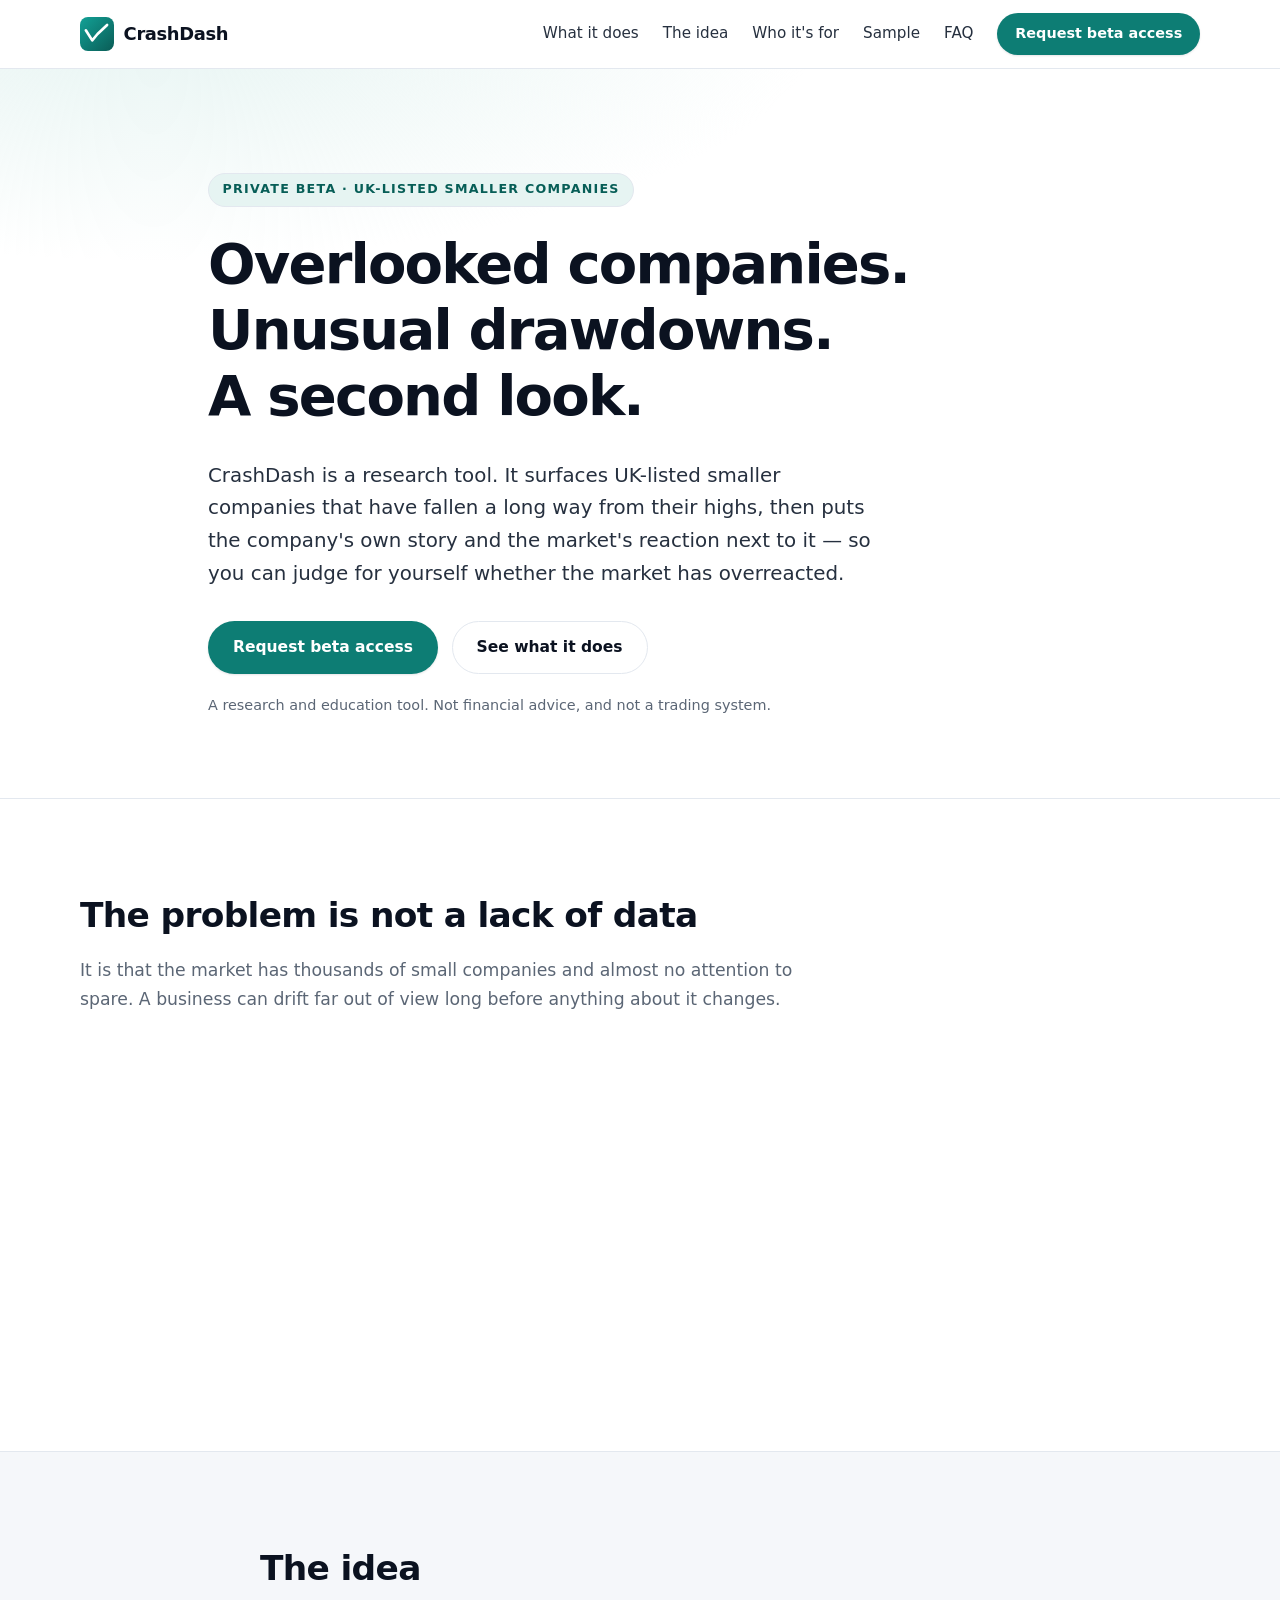
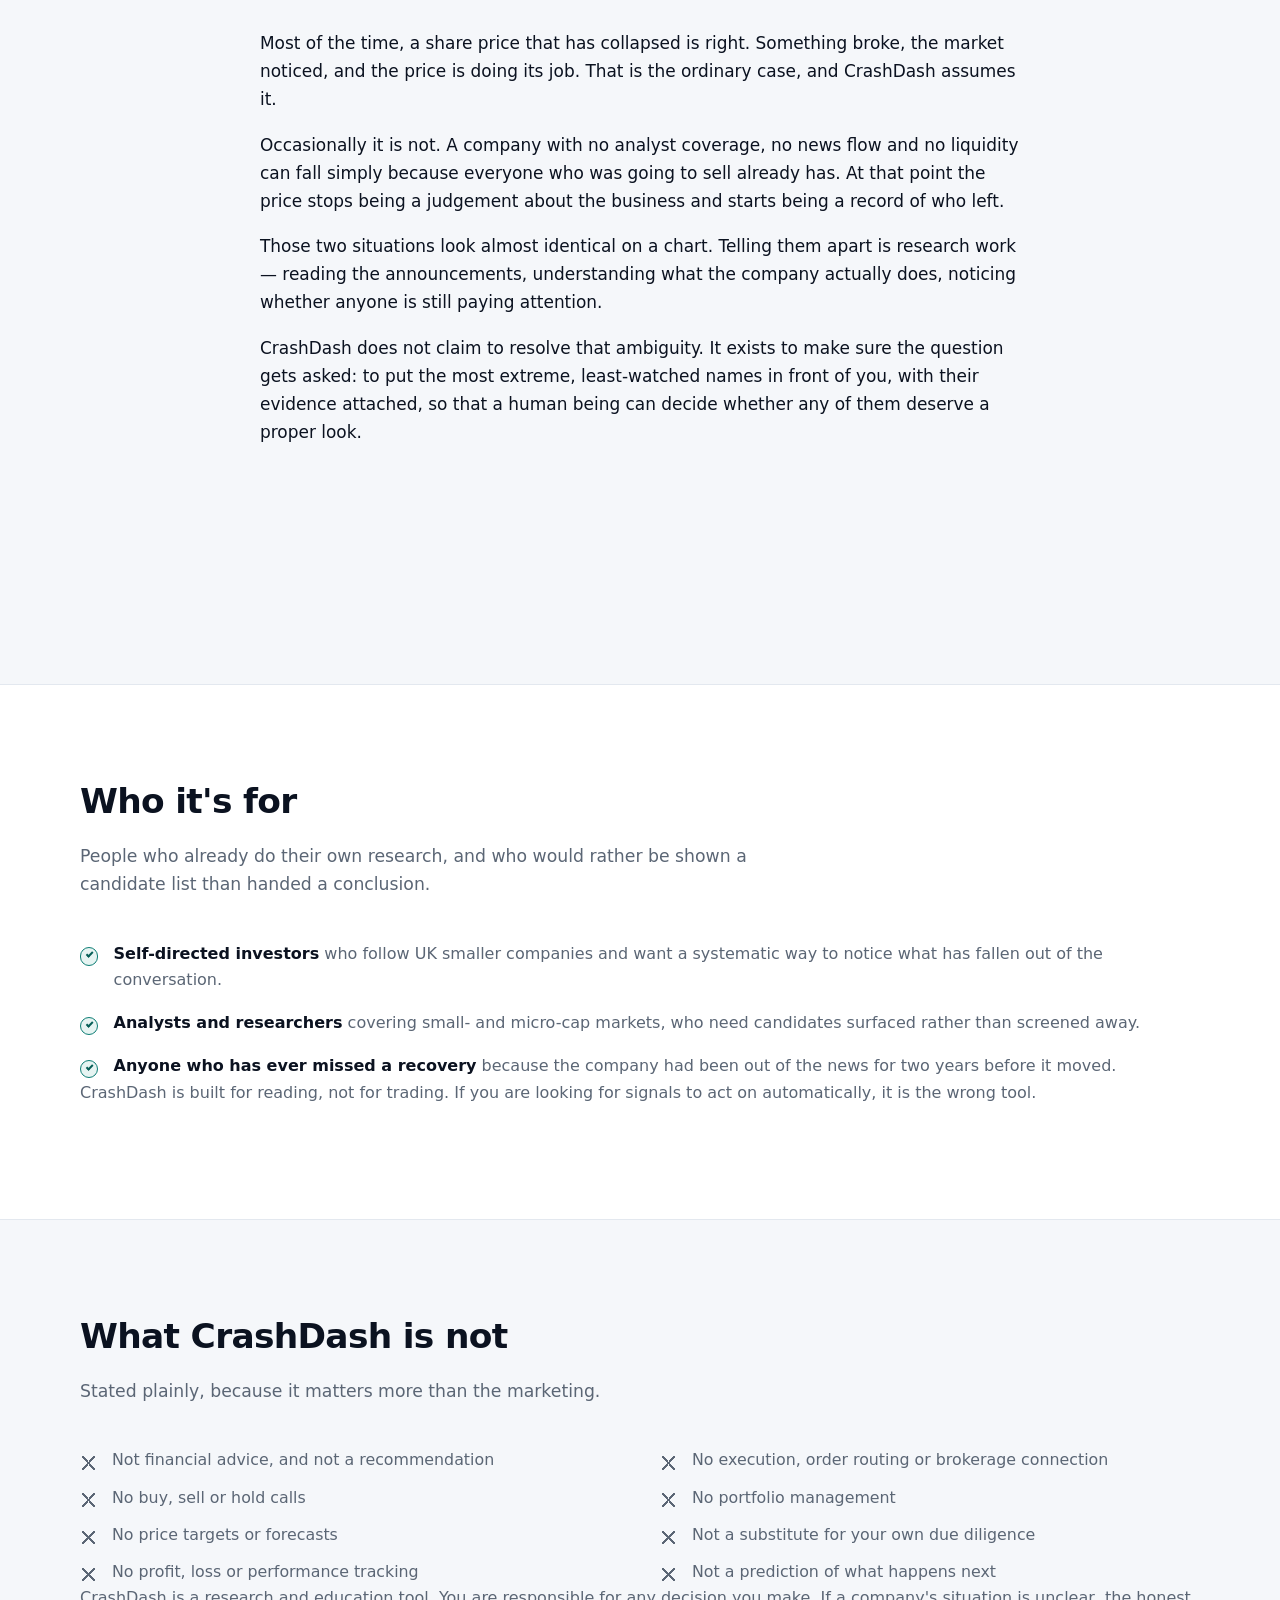
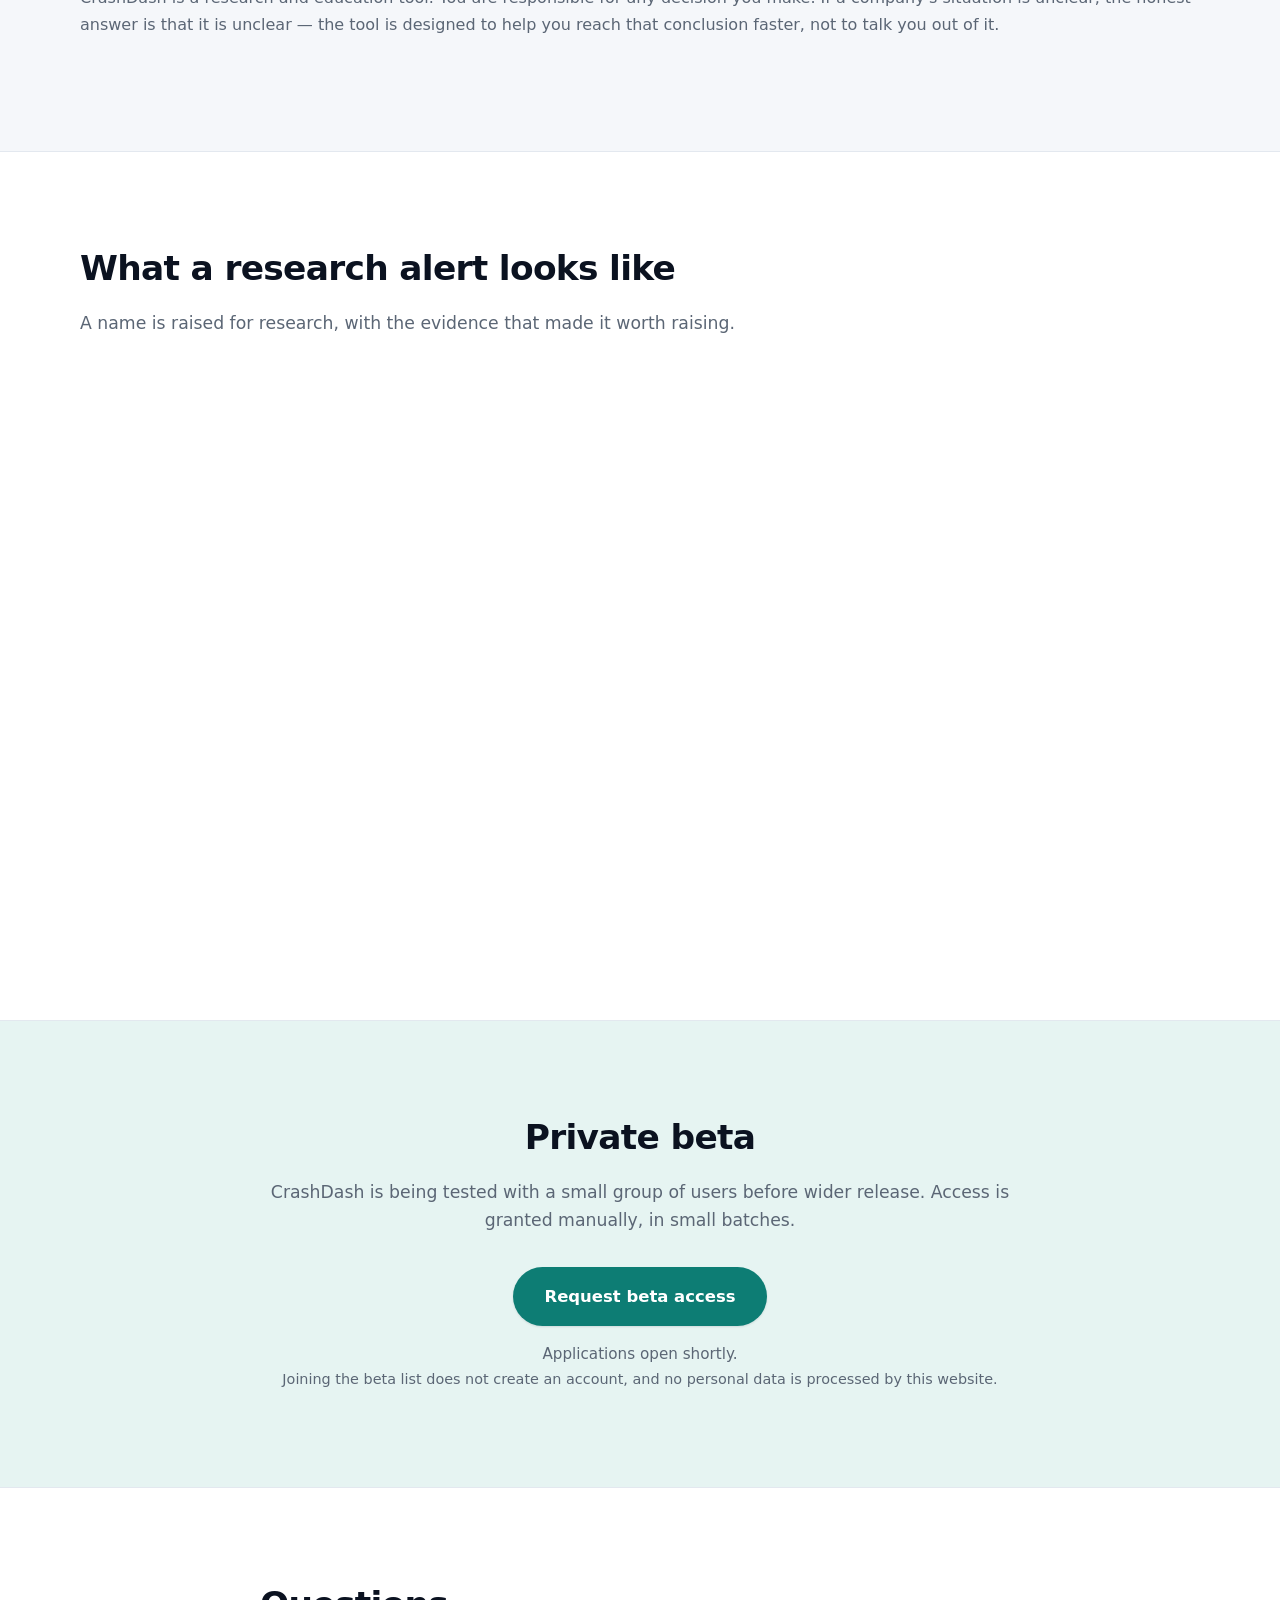
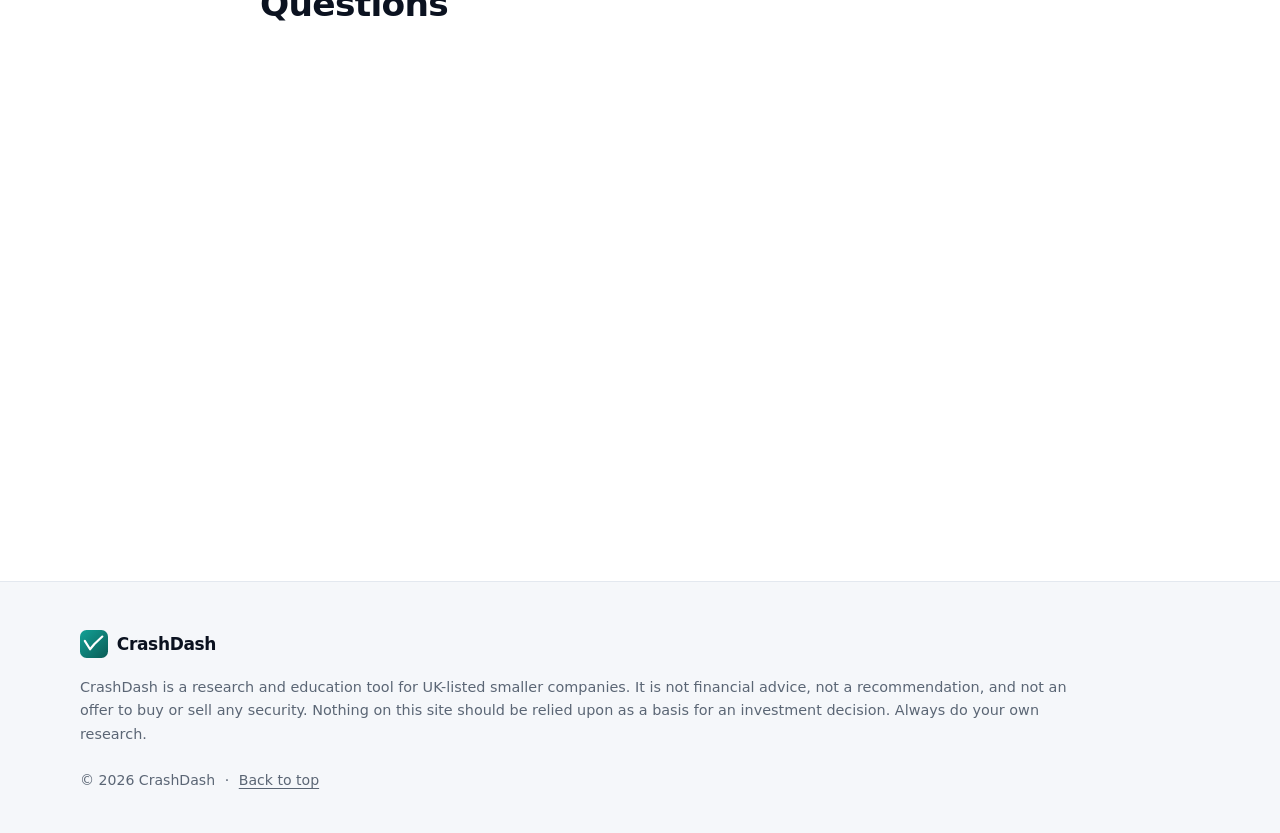
==== index.html @ 3375eb56 "Initial public marketing and private-beta landing site Standalone static site. No backend, no build " ====
<!DOCTYPE html>
<html lang="en-GB">
<head>
<meta charset="utf-8">
<meta name="viewport" content="width=device-width, initial-scale=1">

<title>CrashDash — overlooked UK small-caps, brought back into view</title>
<meta name="description" content="CrashDash is a research tool that surfaces UK-listed smaller companies which have fallen a long way from their highs, and gives you the context to decide whether they deserve a second look. Private beta.">
<meta name="theme-color" content="#0b1220">
<meta name="robots" content="index, follow">
<meta name="referrer" content="strict-origin-when-cross-origin">

<!-- Static-only boundary. connect-src 'none' means this page cannot call any API.
     frame-ancestors is not honoured in a meta tag; set it as an HTTP header if needed. -->
<meta http-equiv="Content-Security-Policy" content="default-src 'self'; img-src 'self' data:; style-src 'self'; script-src 'self'; connect-src 'none'; form-action 'none'; base-uri 'none'; object-src 'none'">

<meta property="og:type" content="website">
<meta property="og:site_name" content="CrashDash">
<meta property="og:title" content="CrashDash — overlooked UK small-caps, brought back into view">
<meta property="og:description" content="A research tool that surfaces UK-listed smaller companies which have fallen a long way from their highs — and the context to judge whether the market has overreacted.">
<meta name="twitter:card" content="summary">

<!-- Social preview image: export assets/images/og-card.svg to a 1200x630 PNG
     (og-card.png), then add:
       <meta property="og:image" content="assets/images/og-card.png">
       <meta name="twitter:card" content="summary_large_image">
     SVG is not rendered by the major social platforms, so it is deliberately not
     referenced here rather than shipping a broken preview. -->

<!-- Canonical URL: add this once a domain is chosen, and mirror it in og:url.
     <link rel="canonical" href="https://example.com/">
     <meta property="og:url" content="https://example.com/"> -->

<link rel="icon" href="assets/images/favicon.svg" type="image/svg+xml">
<link rel="stylesheet" href="assets/css/styles.css">
</head>
<body>

<a class="skip-link" href="#main">Skip to content</a>

<header class="site-header" id="top">
  <div class="wrap site-header__inner">
    <a class="brand" href="#top" aria-label="CrashDash home">
      <img class="brand__mark" src="assets/images/logo.svg" alt="" width="34" height="34">
      <span class="brand__name">CrashDash</span>
    </a>

    <button class="nav-toggle" type="button" aria-expanded="false" aria-controls="site-nav">
      <span class="nav-toggle__bars" aria-hidden="true"></span>
      <span class="nav-toggle__label">Menu</span>
    </button>

    <nav class="site-nav" id="site-nav" aria-label="Primary">
      <a href="#what">What it does</a>
      <a href="#idea">The idea</a>
      <a href="#audience">Who it's for</a>
      <a href="#sample">Sample</a>
      <a href="#faq">FAQ</a>
      <a class="btn btn--sm btn--primary" data-beta-link href="#beta">Request beta access</a>
    </nav>
  </div>
</header>

<main id="main">

  <!-- ================================================================ HERO -->
  <section class="hero">
    <div class="wrap hero__inner">
      <p class="eyebrow">Private beta · UK-listed smaller companies</p>
      <h1 class="hero__title">Overlooked companies.<br>Unusual drawdowns.<br>A second look.</h1>
      <p class="hero__lede">
        CrashDash is a research tool. It surfaces UK-listed smaller companies that have
        fallen a long way from their highs, then puts the company's own story and the
        market's reaction next to it — so you can judge for yourself whether the market
        has overreacted.
      </p>
      <div class="hero__actions">
        <a class="btn btn--primary" data-beta-link href="#beta">Request beta access</a>
        <a class="btn btn--ghost" href="#what">See what it does</a>
      </div>
      <p class="hero__footnote">
        A research and education tool. Not financial advice, and not a trading system.
      </p>
    </div>
  </section>

  <!-- =============================================================== WHAT -->
  <section class="section" id="what">
    <div class="wrap">
      <header class="section__head">
        <h2>The problem is not a lack of data</h2>
        <p class="section__lede">
          It is that the market has thousands of small companies and almost no attention
          to spare. A business can drift far out of view long before anything about it
          changes.
        </p>
      </header>

      <div class="cards">
        <article class="card">
          <div class="card__icon" aria-hidden="true">
            <svg viewBox="0 0 24 24" fill="none" stroke="currentColor" stroke-width="1.6" stroke-linecap="round" stroke-linejoin="round"><path d="M3 5v14h18"/><path d="M7 15l4-6 3 3 5-8"/></svg>
          </div>
          <h3 class="card__title">It brings names back into view</h3>
          <p>
            CrashDash watches UK-listed smaller companies and highlights those whose
            share price has fallen a long way from its high. These are the names that
            screens tend to miss and research rarely reaches.
          </p>
        </article>

        <article class="card">
          <div class="card__icon" aria-hidden="true">
            <svg viewBox="0 0 24 24" fill="none" stroke="currentColor" stroke-width="1.6" stroke-linecap="round" stroke-linejoin="round"><path d="M12 3v18"/><path d="M5 10h14"/><path d="M7 14h10"/></svg>
          </div>
          <h3 class="card__title">It puts the context beside it</h3>
          <p>
            A falling price on its own tells you nothing. Alongside each name you get
            the company's identity, its own announcements, and how investors are
            talking about it — the evidence you need to form a view.
          </p>
        </article>

        <article class="card">
          <div class="card__icon" aria-hidden="true">
            <svg viewBox="0 0 24 24" fill="none" stroke="currentColor" stroke-width="1.6" stroke-linecap="round" stroke-linejoin="round"><circle cx="12" cy="12" r="9"/><path d="M12 8v4l3 2"/></svg>
          </div>
          <h3 class="card__title">It stays out of the decision</h3>
          <p>
            CrashDash raises a name for research. It does not tell you to buy or sell
            anything, it does not predict a price, and it does not keep score. The
            judgement stays with you.
          </p>
        </article>
      </div>
    </div>
  </section>

  <!-- =============================================================== IDEA -->
  <section class="section section--tinted" id="idea">
    <div class="wrap wrap--narrow">
      <header class="section__head">
        <h2>The idea</h2>
      </header>

      <p class="prose">
        Most of the time, a share price that has collapsed is right. Something broke,
        the market noticed, and the price is doing its job. That is the ordinary case,
        and CrashDash assumes it.
      </p>

      <p class="prose">
        Occasionally it is not. A company with no analyst coverage, no news flow and no
        liquidity can fall simply because everyone who was going to sell already has.
        At that point the price stops being a judgement about the business and starts
        being a record of who left.
      </p>

      <p class="prose">
        Those two situations look almost identical on a chart. Telling them apart is
        research work — reading the announcements, understanding what the company
        actually does, noticing whether anyone is still paying attention.
      </p>

      <p class="prose">
        CrashDash does not claim to resolve that ambiguity. It exists to make sure the
        question gets asked: to put the most extreme, least-watched names in front of
        you, with their evidence attached, so that a human being can decide whether
        any of them deserve a proper look.
      </p>

      <blockquote class="pull">
        <p>The tool's job is to surface the question. The analyst's job is to answer it.</p>
      </blockquote>
    </div>
  </section>

  <!-- =========================================================== AUDIENCE -->
  <section class="section" id="audience">
    <div class="wrap">
      <header class="section__head">
        <h2>Who it's for</h2>
        <p class="section__lede">
          People who already do their own research, and who would rather be shown a
          candidate list than handed a conclusion.
        </p>
      </header>

      <ul class="checklist">
        <li>
          <strong>Self-directed investors</strong> who follow UK smaller companies and
          want a systematic way to notice what has fallen out of the conversation.
        </li>
        <li>
          <strong>Analysts and researchers</strong> covering small- and micro-cap
          markets, who need candidates surfaced rather than screened away.
        </li>
        <li>
          <strong>Anyone who has ever missed a recovery</strong> because the company
          had been out of the news for two years before it moved.
        </li>
      </ul>

      <p class="prose prose--muted">
        CrashDash is built for reading, not for trading. If you are looking for
        signals to act on automatically, it is the wrong tool.
      </p>
    </div>
  </section>

  <!-- ================================================================ NOT -->
  <section class="section section--tinted" id="not">
    <div class="wrap">
      <header class="section__head">
        <h2>What CrashDash is not</h2>
        <p class="section__lede">
          Stated plainly, because it matters more than the marketing.
        </p>
      </header>

      <div class="grid-2">
        <ul class="crosslist">
          <li>Not financial advice, and not a recommendation</li>
          <li>No buy, sell or hold calls</li>
          <li>No price targets or forecasts</li>
          <li>No profit, loss or performance tracking</li>
        </ul>
        <ul class="crosslist">
          <li>No execution, order routing or brokerage connection</li>
          <li>No portfolio management</li>
          <li>Not a substitute for your own due diligence</li>
          <li>Not a prediction of what happens next</li>
        </ul>
      </div>

      <p class="prose prose--muted">
        CrashDash is a research and education tool. You are responsible for any
        decision you make. If a company's situation is unclear, the honest answer is
        that it is unclear — the tool is designed to help you reach that conclusion
        faster, not to talk you out of it.
      </p>
    </div>
  </section>

  <!-- ============================================================= SAMPLE -->
  <section class="section" id="sample">
    <div class="wrap">
      <header class="section__head">
        <h2>What a research alert looks like</h2>
        <p class="section__lede">
          A name is raised for research, with the evidence that made it worth raising.
        </p>
      </header>

      <div class="sample">
        <div class="sample__badge">Illustrative example — not a real company</div>

        <div class="sample__head">
          <div>
            <p class="sample__ticker">SAMPLE.L</p>
            <p class="sample__company">Sample Industrial Holdings</p>
          </div>
          <div class="sample__meta">
            <span class="chip">Research alert</span>
            <span class="chip chip--quiet">Evidence attached</span>
          </div>
        </div>

        <dl class="sample__grid">
          <div>
            <dt>What the company does</dt>
            <dd>Specialist components for industrial equipment, sold into a narrow set of markets.</dd>
          </div>
          <div>
            <dt>Why it was raised</dt>
            <dd>The share price has fallen a long way from its high, over a long period, with little recent news.</dd>
          </div>
          <div>
            <dt>Company announcements</dt>
            <dd>Trading updates continue; no transformative event. The decline has been gradual rather than sudden.</dd>
          </div>
          <div>
            <dt>Investor discussion</dt>
            <dd>Quiet. Discussion is thin and mostly historic — attention has moved on rather than turned hostile.</dd>
          </div>
          <div>
            <dt>Open questions</dt>
            <dd>Is the end market structurally smaller, or cyclically weak? Does the balance sheet allow time?</dd>
          </div>
          <div>
            <dt>Raised on</dt>
            <dd>A fixed reference date and price, recorded when the name was surfaced.</dd>
          </div>
        </dl>

        <p class="sample__foot">
          Illustrative content only, using a fictional company. This is not a
          recommendation and is not a template for one.
        </p>
      </div>
    </div>
  </section>

  <!-- =============================================================== BETA -->
  <section class="section section--accent" id="beta">
    <div class="wrap wrap--narrow center">
      <h2>Private beta</h2>
      <p class="section__lede">
        CrashDash is being tested with a small group of users before wider release.
        Access is granted manually, in small batches.
      </p>

      <div class="beta-cta">
        <!-- ============================================================
             BETA REQUEST LINK — SET THIS BEFORE DEPLOYING
             Put your Google Form (or equivalent) URL in
             assets/js/config.js -> betaRequestUrl
             The buttons are wired automatically from that value.
             ============================================================ -->
        <a class="btn btn--primary btn--lg" data-beta-link href="#beta">Request beta access</a>

        <!-- ============================================================
             OPTIONAL CONTACT EMAIL
             To offer a mailto fallback, replace the sentence below with a
             link to a contact address you are happy to publish. Do not
             commit a placeholder address.
             ============================================================ -->
        <p class="beta-note">
          Applications open shortly.
        </p>
      </div>

      <p class="hero__footnote">
        Joining the beta list does not create an account, and no personal data is
        processed by this website.
      </p>
    </div>
  </section>

  <!-- ================================================================ FAQ -->
  <section class="section" id="faq">
    <div class="wrap wrap--narrow">
      <header class="section__head">
        <h2>Questions</h2>
      </header>

      <details class="qa">
        <summary>Does CrashDash tell me what to buy?</summary>
        <p>
          No. It surfaces companies that may warrant a closer look and gives you the
          evidence around them. Every decision, and every conclusion, is yours.
        </p>
      </details>

      <details class="qa">
        <summary>Is this financial advice?</summary>
        <p>
          No. CrashDash is a research and education tool. It is not regulated advice
          and it is not a recommendation.
        </p>
      </details>

      <details class="qa">
        <summary>Which markets does it cover?</summary>
        <p>
          UK-listed smaller companies. Coverage is deliberately narrow, and the beta
          is focused on getting the quality right before the breadth.
        </p>
      </details>

      <details class="qa">
        <summary>Will it work on my phone?</summary>
        <p>
          The site you are reading is fully responsive. The research product itself is
          designed for desktop reading, which is where this kind of work happens.
        </p>
      </details>

      <details class="qa">
        <summary>What happens to my details if I request access?</summary>
        <p>
          Requests are handled manually by the team. This website collects nothing
          itself — it holds no accounts, no analytics and no cookies.
        </p>
      </details>

      <details class="qa">
        <summary>Where does the data come from?</summary>
        <p>
          We do not discuss the internals of how the product is built. What matters
          publicly is the standard it is held to: every claim should be traceable to
          an observable source.
        </p>
      </details>
    </div>
  </section>

</main>

<footer class="site-footer">
  <div class="wrap site-footer__inner">
    <div class="site-footer__brand">
      <img src="assets/images/logo.svg" alt="" width="28" height="28">
      <span>CrashDash</span>
    </div>
    <p class="site-footer__legal">
      CrashDash is a research and education tool for UK-listed smaller companies. It is
      not financial advice, not a recommendation, and not an offer to buy or sell any
      security. Nothing on this site should be relied upon as a basis for an investment
      decision. Always do your own research.
    </p>
    <p class="site-footer__meta">
      <span>&copy; <span id="year">2026</span> CrashDash</span>
      <span aria-hidden="true">·</span>
      <a href="#top">Back to top</a>
    </p>
  </div>
</footer>

<script src="assets/js/config.js"></script>
<script src="assets/js/main.js"></script>
</body>
</html>
---- assets/css/styles.css ----
/* ===========================================================================
   CrashDash Marketing — stylesheet
   Single stylesheet. No imports, no CDN, no web fonts.
   =========================================================================== */

/* --- Design tokens ------------------------------------------------------- */
:root {
  --ink:          #0b1220;
  --ink-soft:     #26303f;
  --muted:        #5b6675;
  --bg:           #ffffff;
  --tint:         #f5f7fa;
  --line:         #e3e8ef;
  --accent:       #0d7d74;
  --accent-ink:   #075e57;
  --accent-soft:  #e6f4f2;
  --warn-soft:    #fff5e6;
  --shadow-sm:    0 1px 2px rgba(11, 18, 32, .06), 0 1px 3px rgba(11, 18, 32, .05);
  --shadow-md:    0 6px 24px rgba(11, 18, 32, .08);
  --radius:       14px;
  --radius-sm:    9px;
  --wrap:         1120px;
  --wrap-narrow:  760px;
  --font: system-ui, -apple-system, "Segoe UI", Roboto, "Helvetica Neue", Arial, sans-serif;
  --mono: ui-monospace, SFMono-Regular, "SF Mono", Menlo, Consolas, monospace;
}

@media (prefers-color-scheme: dark) {
  :root {
    --ink:         #eef2f7;
    --ink-soft:    #d3dbe5;
    --muted:       #97a3b4;
    --bg:          #0b1220;
    --tint:        #111a2b;
    --line:        #22304a;
    --accent:      #4fd1c5;
    --accent-ink:  #8ee6dc;
    --accent-soft: #10312f;
    --warn-soft:   #2a2113;
    --shadow-sm:   0 1px 2px rgba(0, 0, 0, .4);
    --shadow-md:   0 8px 28px rgba(0, 0, 0, .45);
  }
}

/* --- Reset --------------------------------------------------------------- */
*, *::before, *::after { box-sizing: border-box; }

html { -webkit-text-size-adjust: 100%; scroll-behavior: smooth; }

@media (prefers-reduced-motion: reduce) {
  html { scroll-behavior: auto; }
  *, *::before, *::after { animation-duration: .001ms !important; transition-duration: .001ms !important; }
}

body {
  margin: 0;
  background: var(--bg);
  color: var(--ink);
  font-family: var(--font);
  font-size: 17px;
  line-height: 1.65;
  -webkit-font-smoothing: antialiased;
  text-rendering: optimizeLegibility;
}

img { max-width: 100%; height: auto; display: block; }

h1, h2, h3 { line-height: 1.18; letter-spacing: -.02em; margin: 0 0 .6em; font-weight: 650; }
h1 { font-size: clamp(2.1rem, 5.2vw, 3.5rem); letter-spacing: -.032em; }
h2 { font-size: clamp(1.5rem, 3.1vw, 2.15rem); }
h3 { font-size: 1.13rem; letter-spacing: -.012em; }
p  { margin: 0 0 1.05em; }

a { color: var(--accent-ink); text-underline-offset: 3px; }
a:hover { text-decoration-thickness: 2px; }

:focus-visible {
  outline: 3px solid var(--accent);
  outline-offset: 2px;
  border-radius: 4px;
}

/* --- Layout -------------------------------------------------------------- */
.wrap { width: min(100% - 2.5rem, var(--wrap)); margin-inline: auto; }
.wrap--narrow { width: min(100% - 2.5rem, var(--wrap-narrow)); }
.center { text-align: center; }

.section { padding: clamp(3.5rem, 8vw, 6rem) 0; }
.section--tinted { background: var(--tint); border-block: 1px solid var(--line); }
.section--accent { background: var(--accent-soft); border-block: 1px solid var(--line); }

.section__head { max-width: 46rem; margin-bottom: 2.6rem; }
.section--accent .section__head { margin-inline: auto; }
.section__lede { color: var(--muted); font-size: 1.08rem; margin: 0; }

.prose { font-size: 1.06rem; }
.prose--muted { color: var(--muted); font-size: 1rem; }

/* --- Skip link ----------------------------------------------------------- */
.skip-link {
  position: absolute;
  left: -9999px;
  top: 0;
  z-index: 999;
  background: var(--ink);
  color: var(--bg);
  padding: .7rem 1.1rem;
  border-radius: 0 0 var(--radius-sm) 0;
  font-weight: 600;
}
.skip-link:focus { left: 0; }

/* --- Header -------------------------------------------------------------- */
.site-header {
  position: sticky;
  top: 0;
  z-index: 50;
  background: var(--bg);
  background: color-mix(in srgb, var(--bg) 88%, transparent);
  backdrop-filter: saturate(180%) blur(12px);
  border-bottom: 1px solid var(--line);
}

.site-header__inner {
  display: flex;
  align-items: center;
  gap: 1rem;
  min-height: 68px;
}

.brand {
  display: inline-flex;
  align-items: center;
  gap: .6rem;
  text-decoration: none;
  color: var(--ink);
  font-weight: 700;
  letter-spacing: -.02em;
  font-size: 1.12rem;
  margin-right: auto;
}
.brand__mark { width: 34px; height: 34px; }

.site-nav {
  display: flex;
  align-items: center;
  gap: 1.5rem;
}
.site-nav > a:not(.btn) {
  color: var(--ink-soft);
  text-decoration: none;
  font-size: .95rem;
  font-weight: 500;
}
.site-nav > a:not(.btn):hover { color: var(--accent-ink); }

.nav-toggle {
  display: none;
  align-items: center;
  gap: .5rem;
  background: none;
  border: 1px solid var(--line);
  border-radius: var(--radius-sm);
  color: var(--ink);
  font: inherit;
  font-size: .9rem;
  padding: .45rem .7rem;
  cursor: pointer;
}
.nav-toggle__bars,
.nav-toggle__bars::before,
.nav-toggle__bars::after {
  display: block;
  width: 16px;
  height: 2px;
  background: currentColor;
  border-radius: 2px;
}
.nav-toggle__bars { position: relative; }
.nav-toggle__bars::before { content: ""; position: absolute; top: -5px; }
.nav-toggle__bars::after  { content: ""; position: absolute; top: 5px; }

@media (max-width: 880px) {
  .nav-toggle { display: inline-flex; }
  .site-nav {
    display: none;
    position: absolute;
    left: 0;
    right: 0;
    top: 100%;
    flex-direction: column;
    align-items: stretch;
    gap: 0;
    background: var(--bg);
    border-bottom: 1px solid var(--line);
    padding: .5rem 1.25rem 1.25rem;
    box-shadow: var(--shadow-md);
  }
  .site-nav.is-open { display: flex; }
  .site-nav > a:not(.btn) { padding: .8rem 0; border-bottom: 1px solid var(--line); }
  .site-nav .btn { margin-top: 1rem; justify-content: center; }
}

/* --- Buttons ------------------------------------------------------------- */
.btn {
  display: inline-flex;
  align-items: center;
  justify-content: center;
  gap: .5rem;
  border: 1px solid transparent;
  border-radius: 999px;
  padding: .78rem 1.5rem;
  font: inherit;
  font-size: .97rem;
  font-weight: 600;
  text-decoration: none;
  cursor: pointer;
  transition: transform .12s ease, box-shadow .12s ease, background-color .12s ease;
}
.btn:hover { transform: translateY(-1px); }
.btn:active { transform: translateY(0); }

.btn--primary {
  background: var(--accent);
  color: #fff;
  box-shadow: var(--shadow-sm);
}
@media (prefers-color-scheme: dark) {
  .btn--primary { color: #06231f; }
}
.btn--primary:hover { background: var(--accent-ink); }
@media (prefers-color-scheme: dark) {
  .btn--primary:hover { background: var(--accent); filter: brightness(1.08); }
}

.btn--ghost {
  background: transparent;
  color: var(--ink);
  border-color: var(--line);
}
.btn--ghost:hover { border-color: var(--accent); color: var(--accent-ink); }

.btn--sm { padding: .5rem 1.05rem; font-size: .9rem; }
.btn--lg { padding: .95rem 1.9rem; font-size: 1.03rem; }

/* --- Hero ---------------------------------------------------------------- */
.hero {
  padding: clamp(3.5rem, 9vw, 6.5rem) 0 clamp(3rem, 7vw, 5rem);
  background:
    radial-gradient(70rem 26rem at 12% -8%, var(--accent-soft), transparent 60%),
    var(--bg);
  border-bottom: 1px solid var(--line);
}
.hero__inner { max-width: 54rem; }
.eyebrow {
  display: inline-block;
  font-size: .79rem;
  font-weight: 700;
  letter-spacing: .1em;
  text-transform: uppercase;
  color: var(--accent-ink);
  background: var(--accent-soft);
  border: 1px solid var(--line);
  border-radius: 999px;
  padding: .34rem .85rem;
  margin-bottom: 1.5rem;
}
.hero__title { margin-bottom: .55em; }
.hero__lede { font-size: clamp(1.05rem, 1.9vw, 1.24rem); color: var(--ink-soft); max-width: 42rem; }
.hero__actions { display: flex; flex-wrap: wrap; gap: .85rem; margin: 1.9rem 0 1.3rem; }
.hero__footnote { font-size: .9rem; color: var(--muted); margin: 0; }

/* --- Cards --------------------------------------------------------------- */
.cards {
  display: grid;
  gap: 1.35rem;
  grid-template-columns: repeat(auto-fit, minmax(255px, 1fr));
}
.card {
  background: var(--bg);
  border: 1px solid var(--line);
  border-radius: var(--radius);
  padding: 1.7rem 1.55rem;
  box-shadow: var(--shadow-sm);
}
.section--tinted .card { background: var(--bg); }
.card__icon {
  width: 42px;
  height: 42px;
  display: grid;
  place-items: center;
  border-radius: 11px;
  background: var(--accent-soft);
  color: var(--accent-ink);
  margin-bottom: 1.05rem;
}
.card__icon svg { width: 22px; height: 22px; }
.card__title { margin-bottom: .45em; }
.card p:last-child { margin-bottom: 0; color: var(--muted); font-size: .98rem; }

/* --- Pull quote ---------------------------------------------------------- */
.pull {
  margin: 2.4rem 0 0;
  padding: 1.35rem 1.5rem;
  border-left: 4px solid var(--accent);
  background: var(--bg);
  border-radius: 0 var(--radius-sm) var(--radius-sm) 0;
}
.pull p { margin: 0; font-size: 1.12rem; font-weight: 600; letter-spacing: -.012em; }

/* --- Lists --------------------------------------------------------------- */
.checklist { list-style: none; margin: 0; padding: 0; display: grid; gap: 1.05rem; }
.checklist li {
  position: relative;
  padding-left: 2.1rem;
  color: var(--muted);
  font-size: 1rem;
}
.checklist li::before {
  content: "";
  position: absolute;
  left: 0;
  top: .42em;
  width: 1.15rem;
  height: 1.15rem;
  border-radius: 50%;
  background: var(--accent-soft);
  border: 1.5px solid var(--accent);
}
.checklist li::after {
  content: "";
  position: absolute;
  left: .36rem;
  top: .74em;
  width: .42rem;
  height: .22rem;
  border-left: 2px solid var(--accent-ink);
  border-bottom: 2px solid var(--accent-ink);
  transform: rotate(-45deg);
}
.checklist strong { color: var(--ink); font-weight: 650; }

.grid-2 { display: grid; gap: 1.2rem 2.5rem; grid-template-columns: repeat(auto-fit, minmax(270px, 1fr)); }
.crosslist { list-style: none; margin: 0; padding: 0; display: grid; gap: .7rem; }
.crosslist li {
  position: relative;
  padding-left: 2rem;
  color: var(--muted);
  font-size: .99rem;
}
.crosslist li::before {
  content: "";
  position: absolute;
  left: .1rem;
  top: .55em;
  width: .85rem;
  height: .85rem;
  background:
    linear-gradient(to bottom right, transparent calc(50% - 1px), var(--muted) calc(50% - 1px), var(--muted) calc(50% + 1px), transparent calc(50% + 1px)),
    linear-gradient(to bottom left,  transparent calc(50% - 1px), var(--muted) calc(50% - 1px), var(--muted) calc(50% + 1px), transparent calc(50% + 1px));
}

/* --- Sample alert -------------------------------------------------------- */
.sample {
  position: relative;
  background: var(--bg);
  border: 1px solid var(--line);
  border-radius: var(--radius);
  box-shadow: var(--shadow-md);
  padding: 1.9rem 1.8rem;
  max-width: 62rem;
}
.sample__badge {
  display: inline-block;
  font-size: .78rem;
  font-weight: 700;
  letter-spacing: .07em;
  text-transform: uppercase;
  color: #8a5a00;
  background: var(--warn-soft);
  border: 1px solid #e8cfa0;
  border-radius: 999px;
  padding: .3rem .8rem;
  margin-bottom: 1.35rem;
}
@media (prefers-color-scheme: dark) {
  .sample__badge { color: #f0c477; border-color: #574021; }
}
.sample__head {
  display: flex;
  flex-wrap: wrap;
  gap: 1rem;
  align-items: flex-start;
  justify-content: space-between;
  padding-bottom: 1.25rem;
  border-bottom: 1px solid var(--line);
  margin-bottom: 1.4rem;
}
.sample__ticker {
  font-family: var(--mono);
  font-size: 1.25rem;
  font-weight: 700;
  letter-spacing: -.01em;
  margin: 0 0 .15rem;
}
.sample__company { margin: 0; color: var(--muted); font-size: .96rem; }
.sample__meta { display: flex; flex-wrap: wrap; gap: .5rem; }
.chip {
  font-size: .78rem;
  font-weight: 650;
  letter-spacing: .02em;
  border-radius: 999px;
  padding: .3rem .72rem;
  background: var(--accent-soft);
  color: var(--accent-ink);
  border: 1px solid var(--line);
}
.chip--quiet { background: transparent; color: var(--muted); }

.sample__grid {
  display: grid;
  gap: 1.35rem 2rem;
  grid-template-columns: repeat(auto-fit, minmax(255px, 1fr));
  margin: 0;
}
.sample__grid div { break-inside: avoid; }
.sample__grid dt {
  font-size: .78rem;
  font-weight: 700;
  letter-spacing: .07em;
  text-transform: uppercase;
  color: var(--muted);
  margin-bottom: .35rem;
}
.sample__grid dd { margin: 0; font-size: .98rem; color: var(--ink-soft); }

.sample__foot {
  margin: 1.6rem 0 0;
  padding-top: 1.15rem;
  border-top: 1px solid var(--line);
  font-size: .89rem;
  color: var(--muted);
}

/* --- Beta ---------------------------------------------------------------- */
.beta-cta { margin-top: 2rem; }
.beta-note { margin: 1rem 0 0; font-size: .95rem; color: var(--muted); }

/* --- FAQ ----------------------------------------------------------------- */
.qa {
  border-bottom: 1px solid var(--line);
  padding: .35rem 0;
}
.qa summary {
  cursor: pointer;
  padding: .95rem 1.9rem .95rem 0;
  font-weight: 650;
  font-size: 1.03rem;
  position: relative;
  list-style: none;
}
.qa summary::-webkit-details-marker { display: none; }
.qa summary::after {
  content: "";
  position: absolute;
  right: .35rem;
  top: 1.45rem;
  width: .6rem;
  height: .6rem;
  border-right: 2px solid var(--muted);
  border-bottom: 2px solid var(--muted);
  transform: rotate(45deg);
  transition: transform .18s ease;
}
.qa[open] summary::after { transform: rotate(-135deg); }
.qa p { color: var(--muted); font-size: .99rem; padding-bottom: .9rem; margin: 0; max-width: 44rem; }

/* --- Footer -------------------------------------------------------------- */
.site-footer {
  background: var(--tint);
  border-top: 1px solid var(--line);
  padding: 3rem 0 2.5rem;
}
.site-footer__brand {
  display: inline-flex;
  align-items: center;
  gap: .55rem;
  font-weight: 700;
  letter-spacing: -.02em;
  margin-bottom: 1.1rem;
}
.site-footer__legal {
  color: var(--muted);
  font-size: .9rem;
  max-width: 62rem;
  margin-bottom: 1.4rem;
}
.site-footer__meta {
  display: flex;
  flex-wrap: wrap;
  gap: .6rem;
  align-items: center;
  color: var(--muted);
  font-size: .88rem;
  margin: 0;
}
.site-footer__meta a { color: var(--muted); }

/* --- Motion -------------------------------------------------------------- */
@media (prefers-reduced-motion: no-preference) {
  .reveal {
    opacity: 0;
    transform: translateY(14px);
    transition: opacity .55s ease, transform .55s ease;
  }
  .reveal.is-visible { opacity: 1; transform: none; }
}

/* --- Print --------------------------------------------------------------- */
@media print {
  .site-header, .nav-toggle, .site-nav, .hero__actions, .beta-cta { display: none; }
  body { font-size: 12pt; }
  .section { padding: 1.2rem 0; }
  a[href^="#"]::after { content: ""; }
}
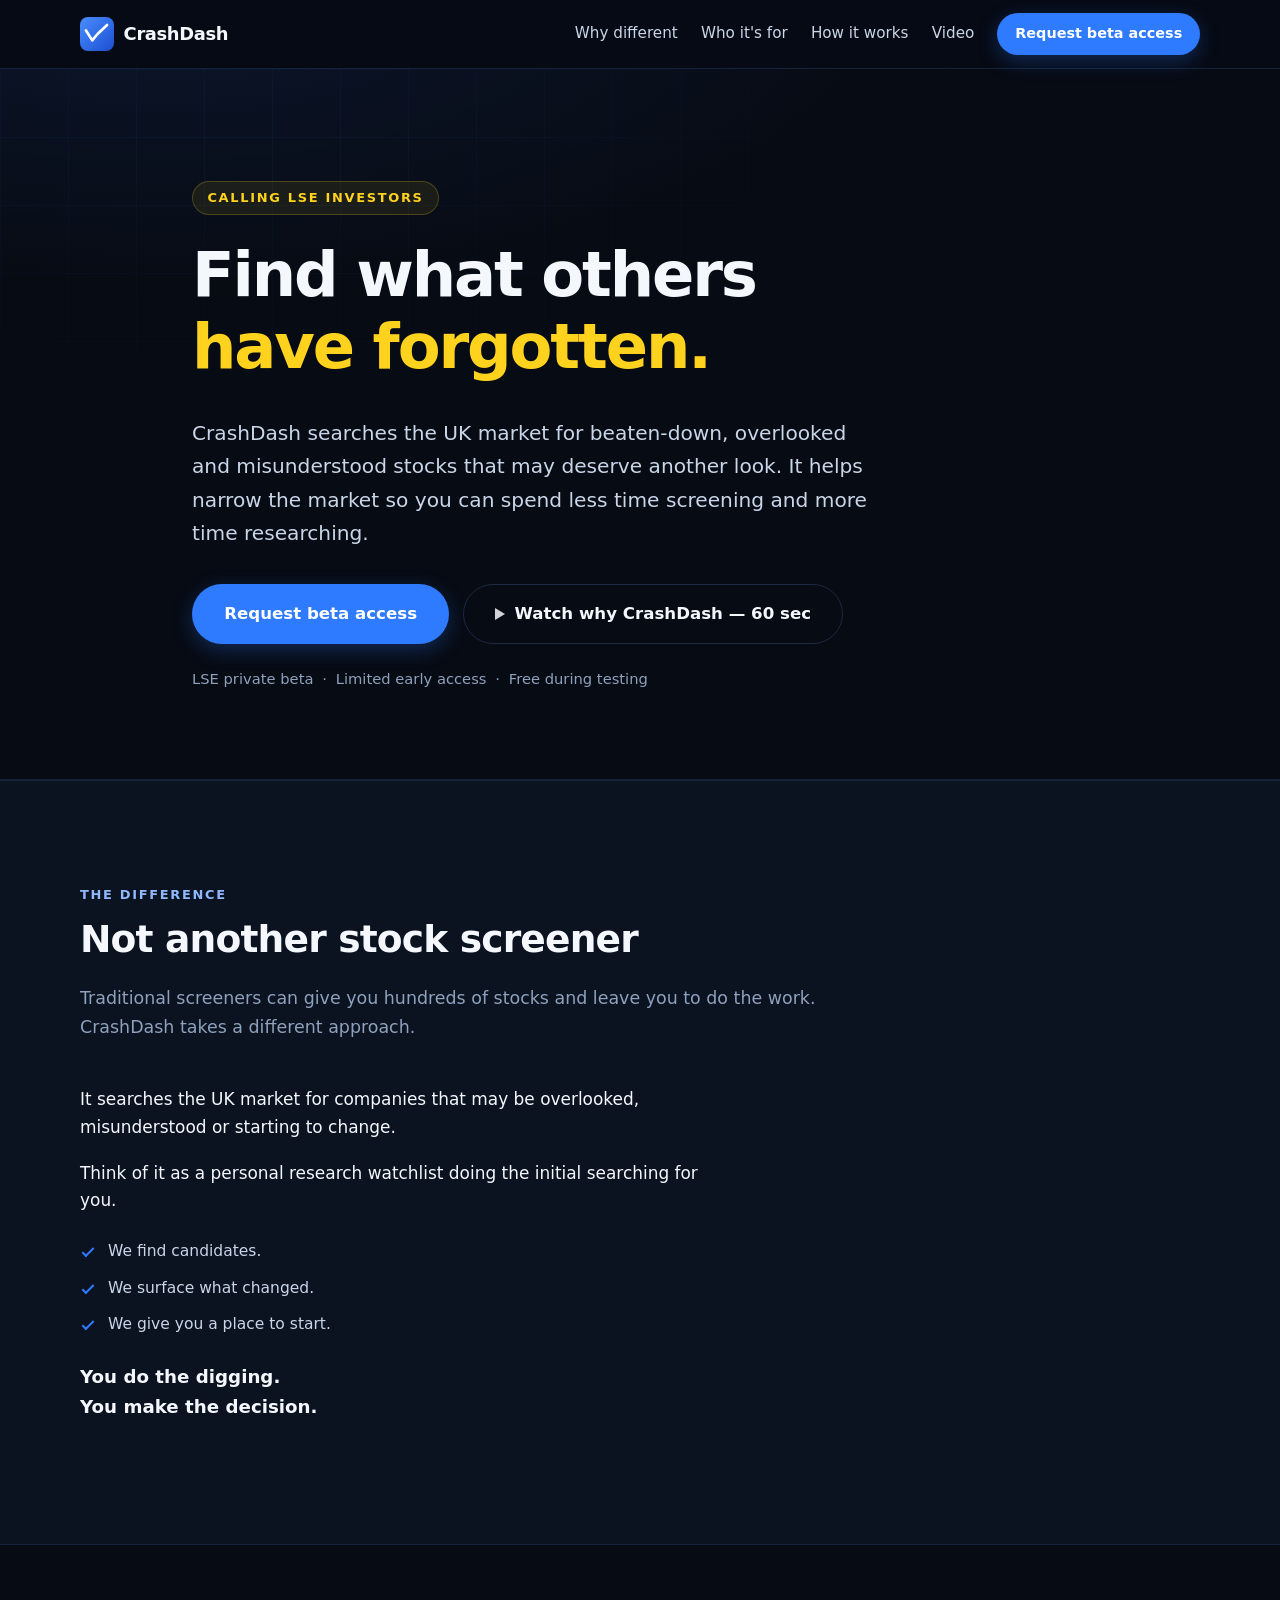
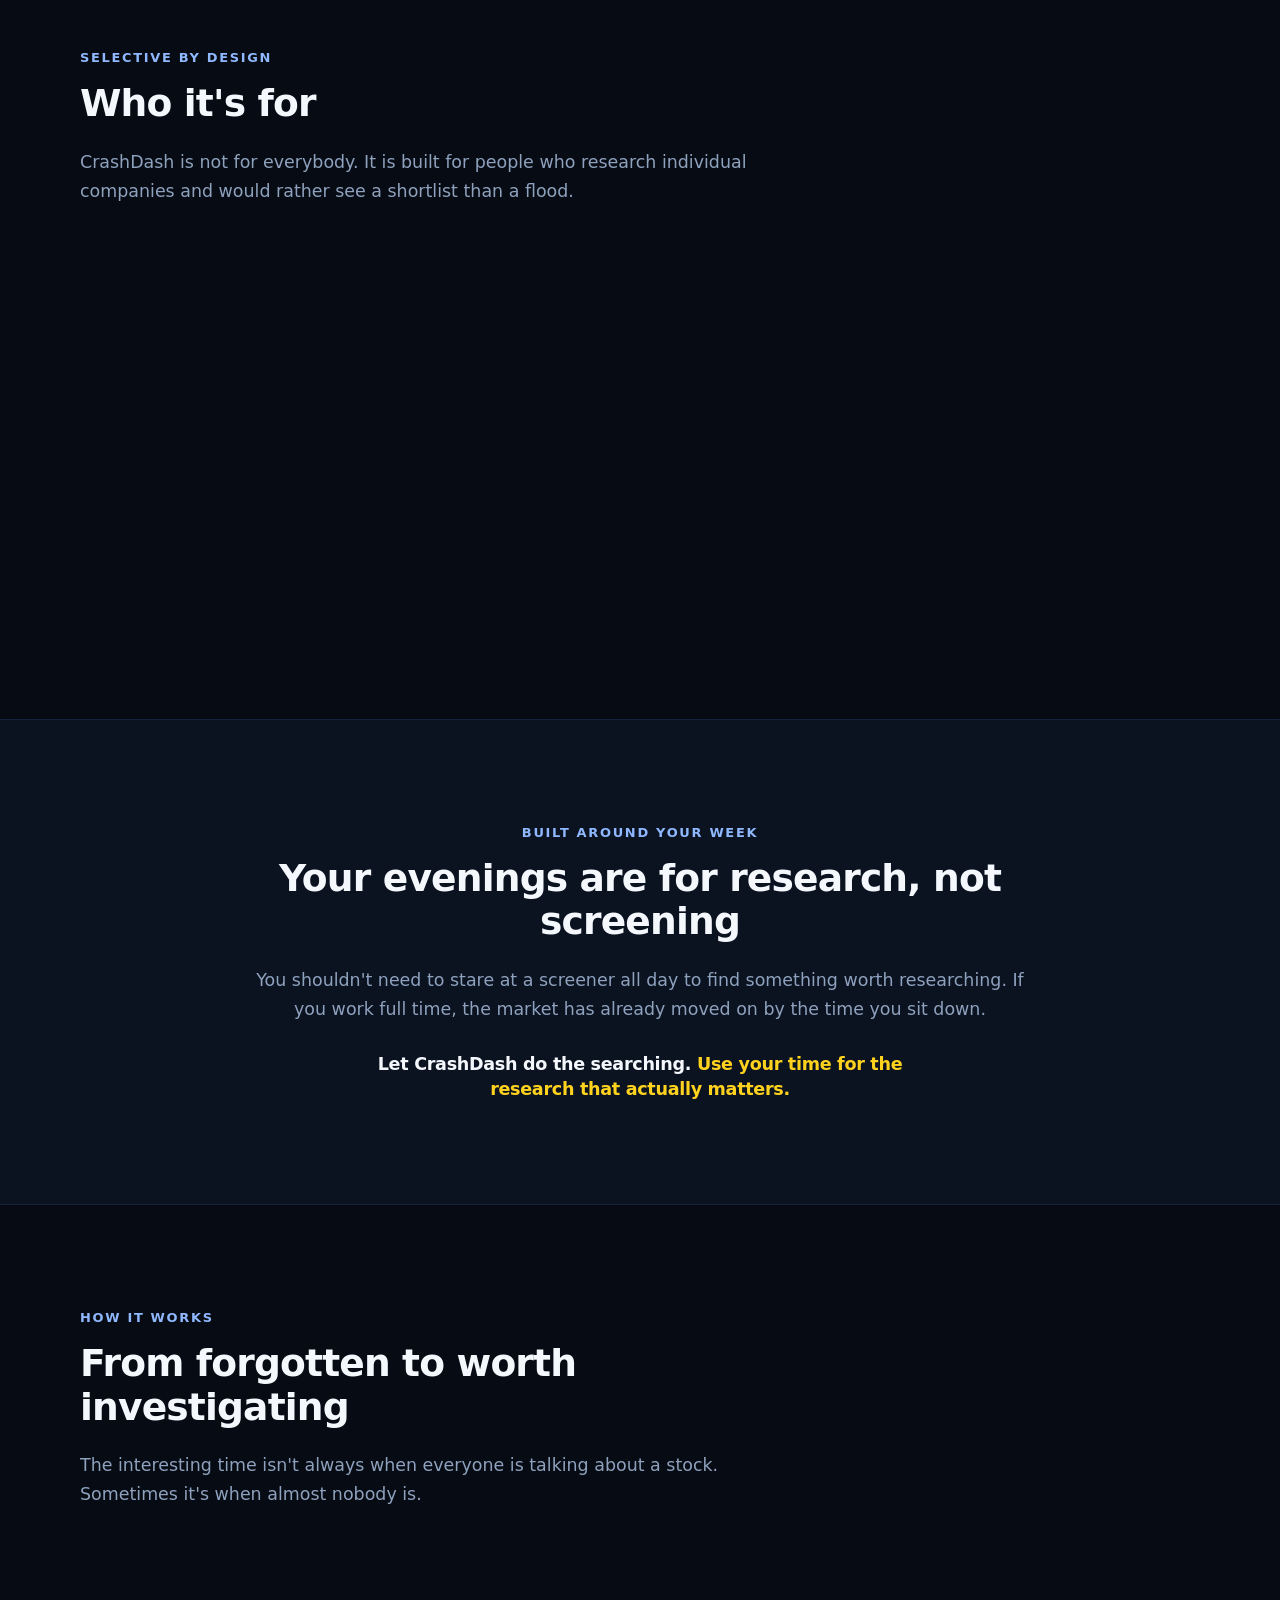
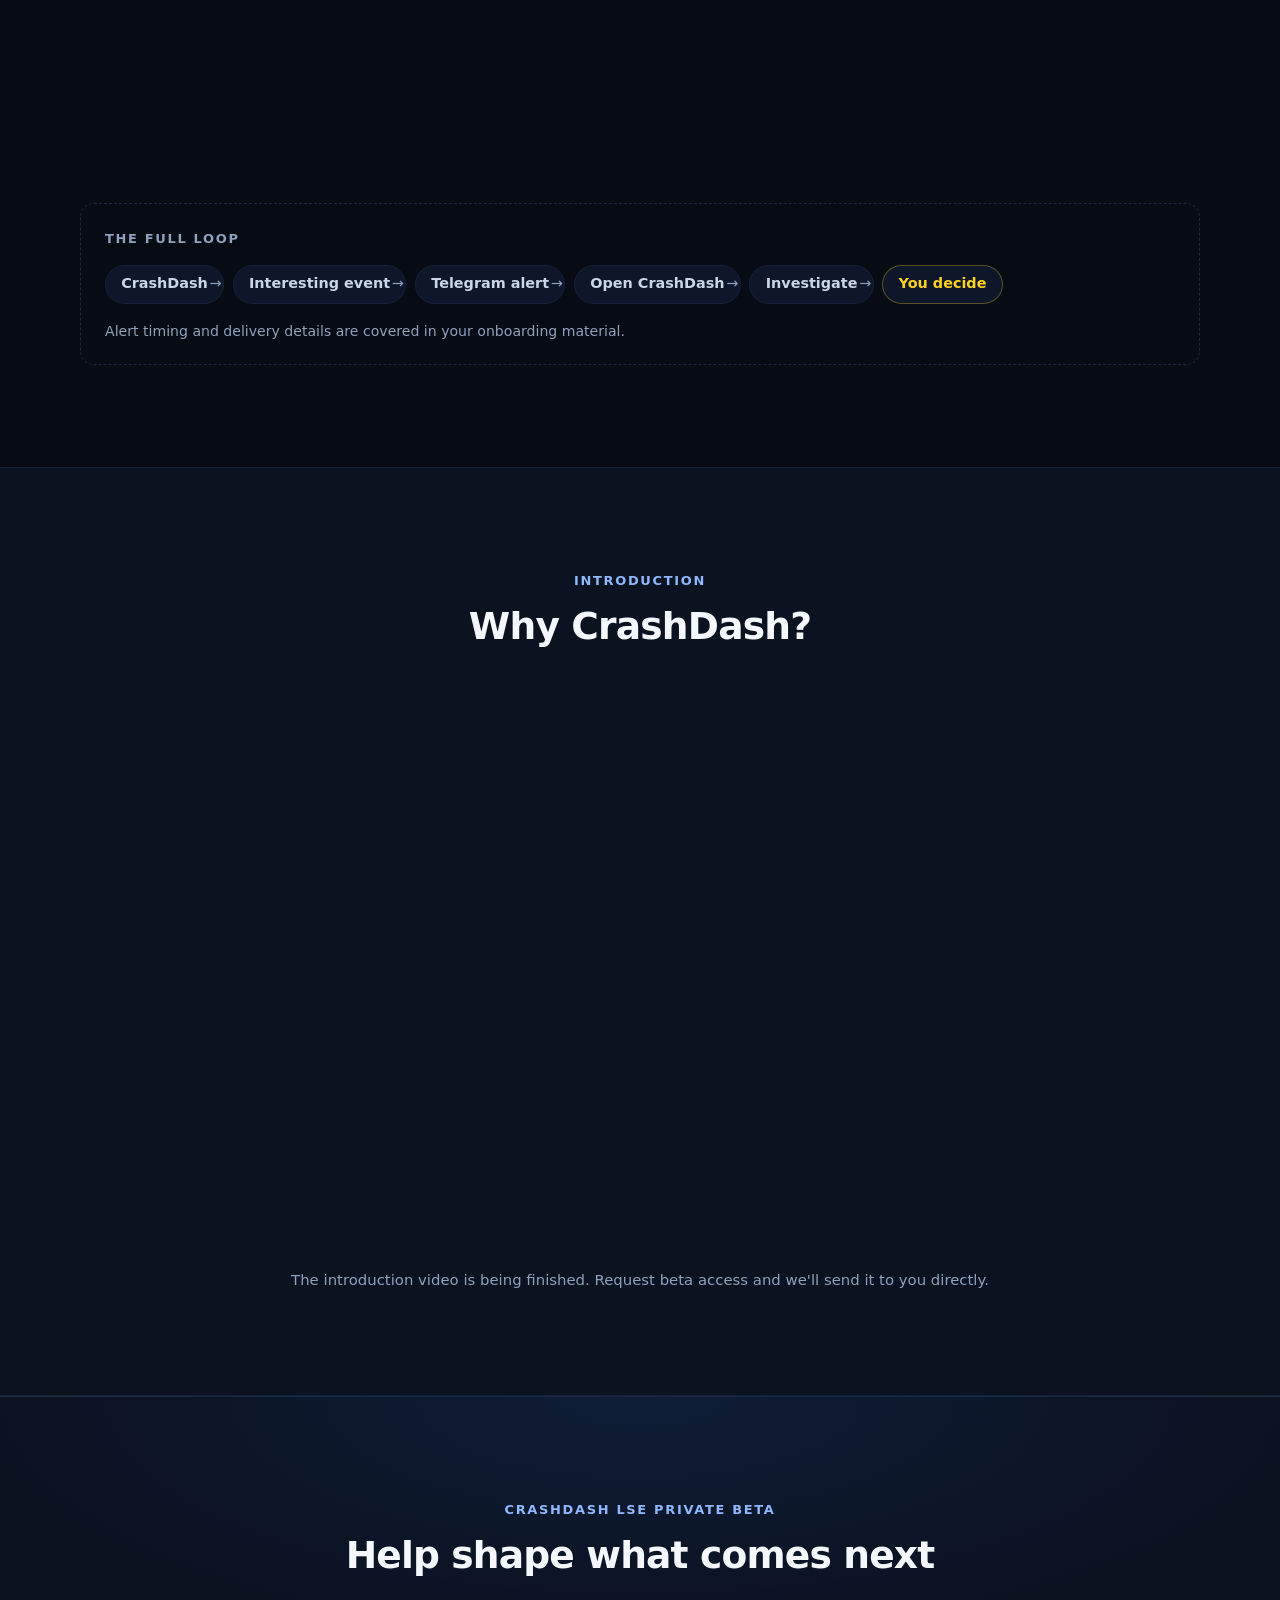
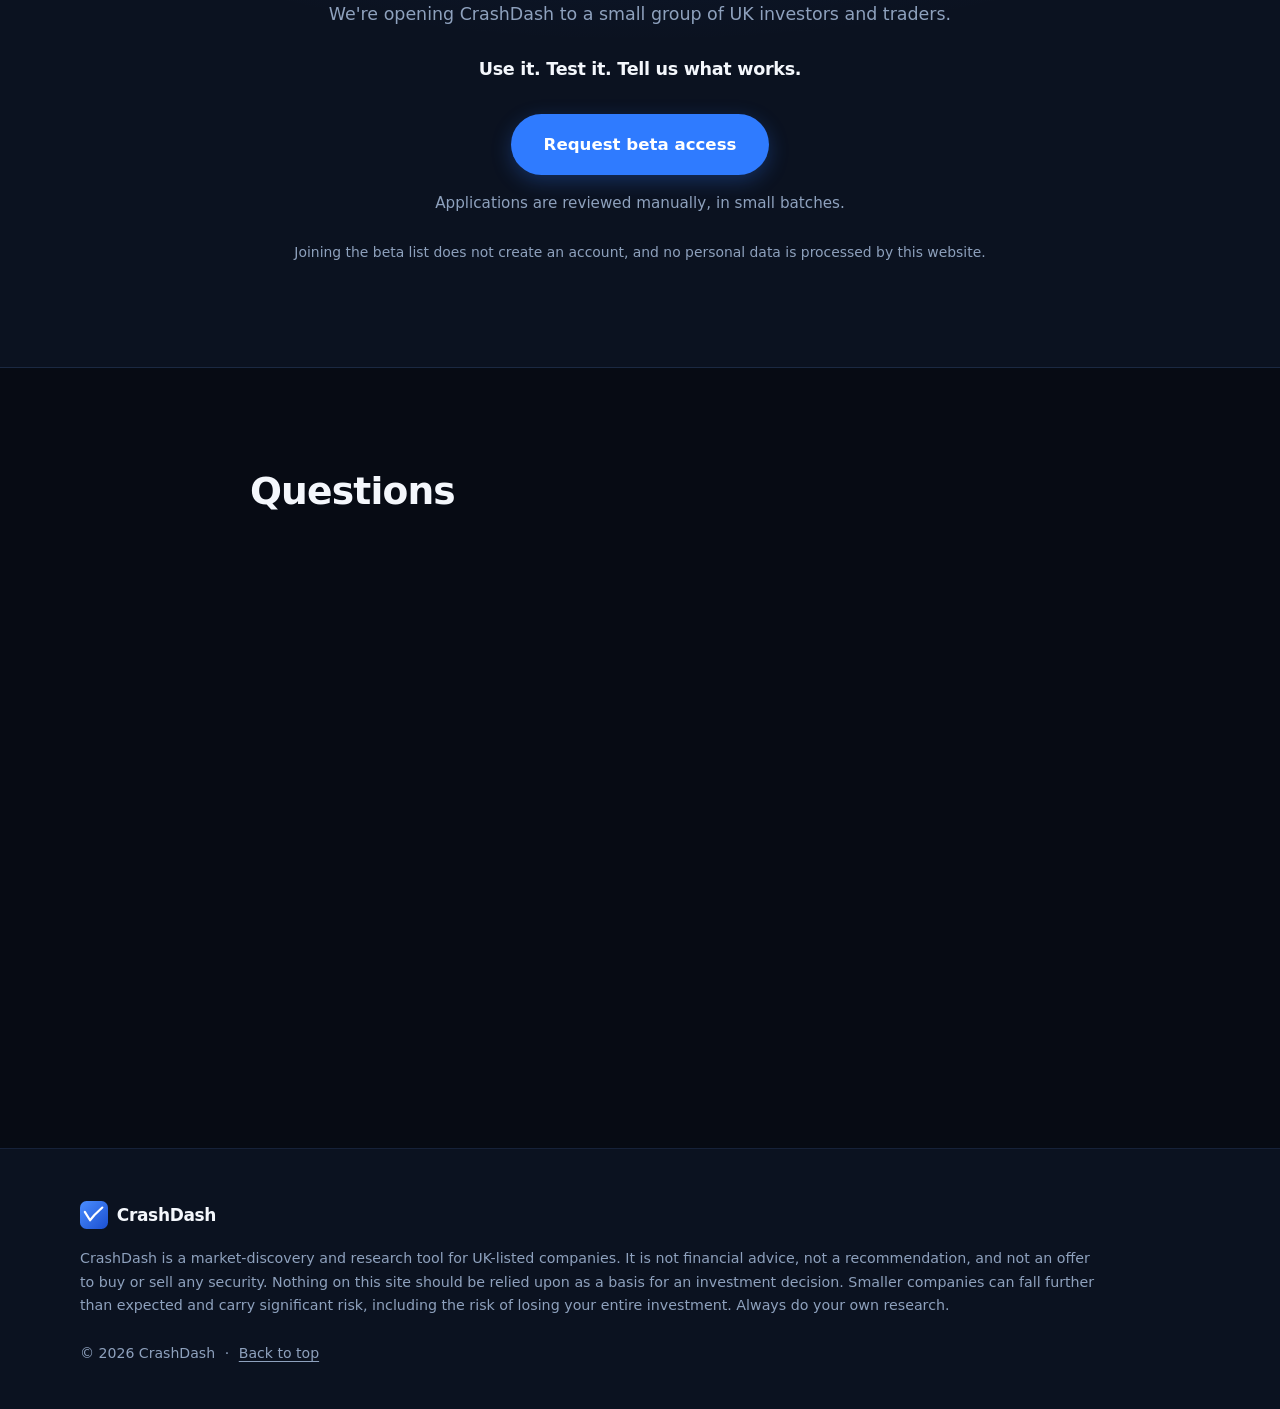
==== commit 443f9625: "Refine LSE private beta marketing homepage Final copy and visual pass on the CrashDash landing site." ====
--- a/index.html
+++ b/index.html
@@ -4,20 +4,23 @@
 <meta charset="utf-8">
 <meta name="viewport" content="width=device-width, initial-scale=1">
 
-<title>CrashDash — overlooked UK small-caps, brought back into view</title>
-<meta name="description" content="CrashDash is a research tool that surfaces UK-listed smaller companies which have fallen a long way from their highs, and gives you the context to decide whether they deserve a second look. Private beta.">
-<meta name="theme-color" content="#0b1220">
+<title>CrashDash — find what others have forgotten</title>
+<meta name="description" content="CrashDash searches the UK market for beaten-down, overlooked and misunderstood stocks that may deserve another look. It narrows the market so you spend less time screening and more time researching. LSE private beta.">
+<meta name="theme-color" content="#070b14">
 <meta name="robots" content="index, follow">
 <meta name="referrer" content="strict-origin-when-cross-origin">
 
-<!-- Static-only boundary. connect-src 'none' means this page cannot call any API.
-     frame-ancestors is not honoured in a meta tag; set it as an HTTP header if needed. -->
-<meta http-equiv="Content-Security-Policy" content="default-src 'self'; img-src 'self' data:; style-src 'self'; script-src 'self'; connect-src 'none'; form-action 'none'; base-uri 'none'; object-src 'none'">
+<!-- Static-only boundary on load: connect-src 'none' means the page cannot call
+     any API, and form-action 'none' means no form can post anywhere.
+     frame-src is listed only so the optional video facade can create an embed
+     AFTER a user clicks it; nothing third-party is requested on page load.
+     frame-ancestors is not honoured in a meta tag; set it as an HTTP header. -->
+<meta http-equiv="Content-Security-Policy" content="default-src 'self'; img-src 'self' data:; style-src 'self'; script-src 'self'; connect-src 'none'; form-action 'none'; base-uri 'none'; object-src 'none'; frame-src https://www.youtube-nocookie.com https://www.youtube.com">
 
 <meta property="og:type" content="website">
 <meta property="og:site_name" content="CrashDash">
-<meta property="og:title" content="CrashDash — overlooked UK small-caps, brought back into view">
-<meta property="og:description" content="A research tool that surfaces UK-listed smaller companies which have fallen a long way from their highs — and the context to judge whether the market has overreacted.">
+<meta property="og:title" content="CrashDash — find what others have forgotten">
+<meta property="og:description" content="A selective market-discovery and research tool for UK-listed stocks that may be beaten down, overlooked or misunderstood. LSE private beta.">
 <meta name="twitter:card" content="summary">
 
 <!-- Social preview image: export assets/images/og-card.svg to a 1200x630 PNG
@@ -51,11 +54,10 @@
     </button>
 
     <nav class="site-nav" id="site-nav" aria-label="Primary">
-      <a href="#what">What it does</a>
-      <a href="#idea">The idea</a>
-      <a href="#audience">Who it's for</a>
-      <a href="#sample">Sample</a>
-      <a href="#faq">FAQ</a>
+      <a href="#different">Why different</a>
+      <a href="#who">Who it's for</a>
+      <a href="#how">How it works</a>
+      <a href="#video">Video</a>
       <a class="btn btn--sm btn--primary" data-beta-link href="#beta">Request beta access</a>
     </nav>
   </div>
@@ -66,236 +68,217 @@
   <!-- ================================================================ HERO -->
   <section class="hero">
     <div class="wrap hero__inner">
-      <p class="eyebrow">Private beta · UK-listed smaller companies</p>
-      <h1 class="hero__title">Overlooked companies.<br>Unusual drawdowns.<br>A second look.</h1>
+      <p class="eyebrow">Calling LSE investors</p>
+      <h1 class="hero__title">Find what others<br><span class="hl">have forgotten.</span></h1>
       <p class="hero__lede">
-        CrashDash is a research tool. It surfaces UK-listed smaller companies that have
-        fallen a long way from their highs, then puts the company's own story and the
-        market's reaction next to it — so you can judge for yourself whether the market
-        has overreacted.
+        CrashDash searches the UK market for beaten-down, overlooked and
+        misunderstood stocks that may deserve another look. It helps narrow the
+        market so you can spend less time screening and more time researching.
       </p>
       <div class="hero__actions">
-        <a class="btn btn--primary" data-beta-link href="#beta">Request beta access</a>
-        <a class="btn btn--ghost" href="#what">See what it does</a>
-      </div>
-      <p class="hero__footnote">
-        A research and education tool. Not financial advice, and not a trading system.
-      </p>
-    </div>
-  </section>
-
-  <!-- =============================================================== WHAT -->
-  <section class="section" id="what">
+        <a class="btn btn--primary btn--lg" data-beta-link href="#beta">Request beta access</a>
+        <a class="btn btn--ghost btn--lg" href="#video">
+          <span class="btn__play" aria-hidden="true"></span>
+          Watch why CrashDash &mdash; 60 sec
+        </a>
+      </div>
+      <p class="hero__subtext">
+        <span>LSE private beta</span>
+        <span aria-hidden="true">·</span>
+        <span>Limited early access</span>
+        <span aria-hidden="true">·</span>
+        <span>Free during testing</span>
+      </p>
+    </div>
+  </section>
+
+  <!-- =========================================================== DIFFERENT -->
+  <section class="section section--tinted" id="different">
     <div class="wrap">
       <header class="section__head">
-        <h2>The problem is not a lack of data</h2>
+        <p class="kicker">The difference</p>
+        <h2>Not another stock screener</h2>
         <p class="section__lede">
-          It is that the market has thousands of small companies and almost no attention
-          to spare. A business can drift far out of view long before anything about it
-          changes.
+          Traditional screeners can give you hundreds of stocks and leave you to do
+          the work. CrashDash takes a different approach.
         </p>
       </header>
 
-      <div class="cards">
-        <article class="card">
-          <div class="card__icon" aria-hidden="true">
-            <svg viewBox="0 0 24 24" fill="none" stroke="currentColor" stroke-width="1.6" stroke-linecap="round" stroke-linejoin="round"><path d="M3 5v14h18"/><path d="M7 15l4-6 3 3 5-8"/></svg>
-          </div>
-          <h3 class="card__title">It brings names back into view</h3>
-          <p>
-            CrashDash watches UK-listed smaller companies and highlights those whose
-            share price has fallen a long way from its high. These are the names that
-            screens tend to miss and research rarely reaches.
+      <div class="split">
+        <div class="split__text">
+          <p class="prose">
+            It searches the UK market for companies that may be overlooked,
+            misunderstood or starting to change.
           </p>
-        </article>
-
-        <article class="card">
-          <div class="card__icon" aria-hidden="true">
-            <svg viewBox="0 0 24 24" fill="none" stroke="currentColor" stroke-width="1.6" stroke-linecap="round" stroke-linejoin="round"><path d="M12 3v18"/><path d="M5 10h14"/><path d="M7 14h10"/></svg>
-          </div>
-          <h3 class="card__title">It puts the context beside it</h3>
-          <p>
-            A falling price on its own tells you nothing. Alongside each name you get
-            the company's identity, its own announcements, and how investors are
-            talking about it — the evidence you need to form a view.
+          <p class="prose">
+            Think of it as a personal research watchlist doing the initial searching
+            for you.
           </p>
-        </article>
-
-        <article class="card">
-          <div class="card__icon" aria-hidden="true">
-            <svg viewBox="0 0 24 24" fill="none" stroke="currentColor" stroke-width="1.6" stroke-linecap="round" stroke-linejoin="round"><circle cx="12" cy="12" r="9"/><path d="M12 8v4l3 2"/></svg>
-          </div>
-          <h3 class="card__title">It stays out of the decision</h3>
-          <p>
-            CrashDash raises a name for research. It does not tell you to buy or sell
-            anything, it does not predict a price, and it does not keep score. The
-            judgement stays with you.
+
+          <ul class="tick">
+            <li>We find candidates.</li>
+            <li>We surface what changed.</li>
+            <li>We give you a place to start.</li>
+          </ul>
+
+          <p class="prose prose--strong">
+            You do the digging.<br>You make the decision.
           </p>
-        </article>
-      </div>
-    </div>
-  </section>
-
-  <!-- =============================================================== IDEA -->
-  <section class="section section--tinted" id="idea">
-    <div class="wrap wrap--narrow">
-      <header class="section__head">
-        <h2>The idea</h2>
-      </header>
-
-      <p class="prose">
-        Most of the time, a share price that has collapsed is right. Something broke,
-        the market noticed, and the price is doing its job. That is the ordinary case,
-        and CrashDash assumes it.
-      </p>
-
-      <p class="prose">
-        Occasionally it is not. A company with no analyst coverage, no news flow and no
-        liquidity can fall simply because everyone who was going to sell already has.
-        At that point the price stops being a judgement about the business and starts
-        being a record of who left.
-      </p>
-
-      <p class="prose">
-        Those two situations look almost identical on a chart. Telling them apart is
-        research work — reading the announcements, understanding what the company
-        actually does, noticing whether anyone is still paying attention.
-      </p>
-
-      <p class="prose">
-        CrashDash does not claim to resolve that ambiguity. It exists to make sure the
-        question gets asked: to put the most extreme, least-watched names in front of
-        you, with their evidence attached, so that a human being can decide whether
-        any of them deserve a proper look.
-      </p>
-
-      <blockquote class="pull">
-        <p>The tool's job is to surface the question. The analyst's job is to answer it.</p>
-      </blockquote>
-    </div>
-  </section>
-
-  <!-- =========================================================== AUDIENCE -->
-  <section class="section" id="audience">
+        </div>
+
+        <aside class="statement">
+          <p class="statement__quote">
+            We don't help you watch more stocks.
+            <span class="hl">We help you find fewer stocks worth watching.</span>
+          </p>
+          <p class="statement__sub">Less screening. More investigating.</p>
+        </aside>
+      </div>
+    </div>
+  </section>
+
+  <!-- ================================================================ WHO -->
+  <section class="section" id="who">
     <div class="wrap">
       <header class="section__head">
+        <p class="kicker">Selective by design</p>
         <h2>Who it's for</h2>
         <p class="section__lede">
-          People who already do their own research, and who would rather be shown a
-          candidate list than handed a conclusion.
+          CrashDash is not for everybody. It is built for people who research
+          individual companies and would rather see a shortlist than a flood.
         </p>
       </header>
 
-      <ul class="checklist">
-        <li>
-          <strong>Self-directed investors</strong> who follow UK smaller companies and
-          want a systematic way to notice what has fallen out of the conversation.
-        </li>
-        <li>
-          <strong>Analysts and researchers</strong> covering small- and micro-cap
-          markets, who need candidates surfaced rather than screened away.
-        </li>
-        <li>
-          <strong>Anyone who has ever missed a recovery</strong> because the company
-          had been out of the news for two years before it moved.
-        </li>
-      </ul>
-
-      <p class="prose prose--muted">
-        CrashDash is built for reading, not for trading. If you are looking for
-        signals to act on automatically, it is the wrong tool.
-      </p>
-    </div>
-  </section>
-
-  <!-- ================================================================ NOT -->
-  <section class="section section--tinted" id="not">
+      <div class="cards">
+        <article class="card card--yes">
+          <h3 class="card__title">LSE investors &amp; traders</h3>
+          <ul class="tick">
+            <li>Invest in UK-listed stocks</li>
+            <li>Cannot watch the market all day</li>
+            <li>Like researching individual companies</li>
+            <li>Prefer selective ideas over endless lists</li>
+            <li>Think in weeks, months or longer</li>
+          </ul>
+        </article>
+
+        <article class="card card--yes">
+          <h3 class="card__title">Ideal if you&hellip;</h3>
+          <ul class="tick">
+            <li>Like contrarian or recovery situations</li>
+            <li>Look for overlooked companies</li>
+            <li>Want technology to narrow the market</li>
+            <li>Have a full-time job or limited research time</li>
+            <li>Accept that interesting situations can also carry significant risk</li>
+          </ul>
+        </article>
+
+        <article class="card card--no">
+          <h3 class="card__title">Probably not for you if&hellip;</h3>
+          <ul class="cross">
+            <li>You are an HFT trader</li>
+            <li>You are a scalper</li>
+            <li>You want constant intraday alerts</li>
+            <li>You want hundreds of signals</li>
+            <li>You want software to tell you exactly what to buy</li>
+            <li>You want a generic stock screener</li>
+          </ul>
+        </article>
+      </div>
+    </div>
+  </section>
+
+  <!-- ========================================================== SAVE TIME -->
+  <section class="section section--tinted" id="time">
+    <div class="wrap wrap--narrow center">
+      <p class="kicker">Built around your week</p>
+      <h2>Your evenings are for research, not screening</h2>
+      <p class="section__lede">
+        You shouldn't need to stare at a screener all day to find something worth
+        researching. If you work full time, the market has already moved on by the
+        time you sit down.
+      </p>
+      <p class="statement__quote statement__quote--sm">
+        Let CrashDash do the searching.
+        <span class="hl">Use your time for the research that actually matters.</span>
+      </p>
+    </div>
+  </section>
+
+  <!-- ================================================================ HOW -->
+  <section class="section" id="how">
     <div class="wrap">
       <header class="section__head">
-        <h2>What CrashDash is not</h2>
+        <p class="kicker">How it works</p>
+        <h2>From forgotten to worth investigating</h2>
         <p class="section__lede">
-          Stated plainly, because it matters more than the marketing.
+          The interesting time isn't always when everyone is talking about a stock.
+          Sometimes it's when almost nobody is.
         </p>
       </header>
 
-      <div class="grid-2">
-        <ul class="crosslist">
-          <li>Not financial advice, and not a recommendation</li>
-          <li>No buy, sell or hold calls</li>
-          <li>No price targets or forecasts</li>
-          <li>No profit, loss or performance tracking</li>
+      <ol class="flow">
+        <li class="flow__step">
+          <span class="flow__label">Forgotten</span>
+          <span class="flow__note">A UK-listed company drifts out of the conversation.</span>
+        </li>
+        <li class="flow__step">
+          <span class="flow__label">Something changes</span>
+          <span class="flow__note">The picture shifts &mdash; quietly at first.</span>
+        </li>
+        <li class="flow__step">
+          <span class="flow__label">CrashDash notices</span>
+          <span class="flow__note">It surfaces the candidate and what moved.</span>
+        </li>
+        <li class="flow__step">
+          <span class="flow__label">You investigate</span>
+          <span class="flow__note">You read, you dig, you form your own view.</span>
+        </li>
+        <li class="flow__step flow__step--end">
+          <span class="flow__label">Worth investigating</span>
+          <span class="flow__note">A place to start. Never a conclusion.</span>
+        </li>
+      </ol>
+
+      <div class="journey">
+        <p class="journey__title">The full loop</p>
+        <ul class="journey__list">
+          <li>CrashDash</li>
+          <li>Interesting event</li>
+          <li>Telegram alert</li>
+          <li>Open CrashDash</li>
+          <li>Investigate</li>
+          <li class="journey__end">You decide</li>
         </ul>
-        <ul class="crosslist">
-          <li>No execution, order routing or brokerage connection</li>
-          <li>No portfolio management</li>
-          <li>Not a substitute for your own due diligence</li>
-          <li>Not a prediction of what happens next</li>
-        </ul>
-      </div>
-
-      <p class="prose prose--muted">
-        CrashDash is a research and education tool. You are responsible for any
-        decision you make. If a company's situation is unclear, the honest answer is
-        that it is unclear — the tool is designed to help you reach that conclusion
-        faster, not to talk you out of it.
-      </p>
-    </div>
-  </section>
-
-  <!-- ============================================================= SAMPLE -->
-  <section class="section" id="sample">
+        <p class="journey__note">
+          Alert timing and delivery details are covered in your onboarding material.
+        </p>
+      </div>
+    </div>
+  </section>
+
+  <!-- ============================================================== VIDEO -->
+  <section class="section section--tinted" id="video">
     <div class="wrap">
-      <header class="section__head">
-        <h2>What a research alert looks like</h2>
-        <p class="section__lede">
-          A name is raised for research, with the evidence that made it worth raising.
-        </p>
+      <header class="section__head center">
+        <p class="kicker">Introduction</p>
+        <h2>Why CrashDash?</h2>
       </header>
 
-      <div class="sample">
-        <div class="sample__badge">Illustrative example — not a real company</div>
-
-        <div class="sample__head">
-          <div>
-            <p class="sample__ticker">SAMPLE.L</p>
-            <p class="sample__company">Sample Industrial Holdings</p>
-          </div>
-          <div class="sample__meta">
-            <span class="chip">Research alert</span>
-            <span class="chip chip--quiet">Evidence attached</span>
-          </div>
-        </div>
-
-        <dl class="sample__grid">
-          <div>
-            <dt>What the company does</dt>
-            <dd>Specialist components for industrial equipment, sold into a narrow set of markets.</dd>
-          </div>
-          <div>
-            <dt>Why it was raised</dt>
-            <dd>The share price has fallen a long way from its high, over a long period, with little recent news.</dd>
-          </div>
-          <div>
-            <dt>Company announcements</dt>
-            <dd>Trading updates continue; no transformative event. The decline has been gradual rather than sudden.</dd>
-          </div>
-          <div>
-            <dt>Investor discussion</dt>
-            <dd>Quiet. Discussion is thin and mostly historic — attention has moved on rather than turned hostile.</dd>
-          </div>
-          <div>
-            <dt>Open questions</dt>
-            <dd>Is the end market structurally smaller, or cyclically weak? Does the balance sheet allow time?</dd>
-          </div>
-          <div>
-            <dt>Raised on</dt>
-            <dd>A fixed reference date and price, recorded when the name was surfaced.</dd>
-          </div>
-        </dl>
-
-        <p class="sample__foot">
-          Illustrative content only, using a fictional company. This is not a
-          recommendation and is not a template for one.
+      <!-- Video facade. Click-to-load: nothing third-party is requested until the
+           visitor chooses to play. Configure the URL in assets/js/config.js. -->
+      <div class="video" data-video-block>
+        <button class="video__frame" type="button" data-video-play
+                aria-label="Play the CrashDash introduction video">
+          <span class="video__grid" aria-hidden="true"></span>
+          <span class="video__play" aria-hidden="true"></span>
+          <span class="video__meta">
+            <span class="video__title">CrashDash in 60 seconds</span>
+            <span class="video__len">Watch</span>
+          </span>
+        </button>
+        <p class="video__caption" data-video-caption>
+          The introduction video is being finished. Request beta access and we'll
+          send it to you directly.
         </p>
       </div>
     </div>
@@ -304,10 +287,13 @@
   <!-- =============================================================== BETA -->
   <section class="section section--accent" id="beta">
     <div class="wrap wrap--narrow center">
-      <h2>Private beta</h2>
+      <p class="kicker">CrashDash LSE private beta</p>
+      <h2>Help shape what comes next</h2>
       <p class="section__lede">
-        CrashDash is being tested with a small group of users before wider release.
-        Access is granted manually, in small batches.
+        We're opening CrashDash to a small group of UK investors and traders.
+      </p>
+      <p class="statement__quote statement__quote--sm">
+        Use it. Test it. Tell us what works.
       </p>
 
       <div class="beta-cta">
@@ -325,12 +311,10 @@
              link to a contact address you are happy to publish. Do not
              commit a placeholder address.
              ============================================================ -->
-        <p class="beta-note">
-          Applications open shortly.
-        </p>
-      </div>
-
-      <p class="hero__footnote">
+        <p class="beta-note">Applications are reviewed manually, in small batches.</p>
+      </div>
+
+      <p class="fineprint">
         Joining the beta list does not create an account, and no personal data is
         processed by this website.
       </p>
@@ -345,51 +329,59 @@
       </header>
 
       <details class="qa">
+        <summary>How many ideas will I get?</summary>
+        <p>
+          Fewer than a screener, and that is the point. CrashDash is designed to
+          narrow the market, not to flood you with it.
+        </p>
+      </details>
+
+      <details class="qa">
         <summary>Does CrashDash tell me what to buy?</summary>
         <p>
-          No. It surfaces companies that may warrant a closer look and gives you the
-          evidence around them. Every decision, and every conclusion, is yours.
+          No. It surfaces candidates and shows you what changed. The investigating
+          and the decision stay with you.
         </p>
       </details>
 
       <details class="qa">
         <summary>Is this financial advice?</summary>
         <p>
-          No. CrashDash is a research and education tool. It is not regulated advice
-          and it is not a recommendation.
-        </p>
-      </details>
-
-      <details class="qa">
-        <summary>Which markets does it cover?</summary>
-        <p>
-          UK-listed smaller companies. Coverage is deliberately narrow, and the beta
-          is focused on getting the quality right before the breadth.
-        </p>
-      </details>
-
-      <details class="qa">
-        <summary>Will it work on my phone?</summary>
-        <p>
-          The site you are reading is fully responsive. The research product itself is
-          designed for desktop reading, which is where this kind of work happens.
-        </p>
-      </details>
-
-      <details class="qa">
-        <summary>What happens to my details if I request access?</summary>
-        <p>
-          Requests are handled manually by the team. This website collects nothing
-          itself — it holds no accounts, no analytics and no cookies.
-        </p>
-      </details>
-
-      <details class="qa">
-        <summary>Where does the data come from?</summary>
-        <p>
-          We do not discuss the internals of how the product is built. What matters
-          publicly is the standard it is held to: every claim should be traceable to
-          an observable source.
+          No. CrashDash is a market-discovery and research tool. It is not regulated
+          advice and it is not a recommendation.
+        </p>
+      </details>
+
+      <details class="qa">
+        <summary>What kinds of situations does it look for?</summary>
+        <p>
+          UK-listed companies that may be beaten down, overlooked, misunderstood, out
+          of favour, or beginning to change.
+        </p>
+      </details>
+
+      <details class="qa">
+        <summary>Does it use AI?</summary>
+        <p>
+          AI-assisted analysis supports parts of the research process. It does not
+          choose what you look at, and it does not tell you what to do.
+        </p>
+      </details>
+
+      <details class="qa">
+        <summary>Do I need to watch the market during the day?</summary>
+        <p>
+          No. CrashDash is built for people who cannot watch markets all day. You
+          should be able to catch up in the evening and still have something worth
+          reading.
+        </p>
+      </details>
+
+      <details class="qa">
+        <summary>What happens after I request access?</summary>
+        <p>
+          Requests are handled manually. This website collects nothing itself — it
+          holds no accounts, no analytics and no cookies.
         </p>
       </details>
     </div>
@@ -404,10 +396,12 @@
       <span>CrashDash</span>
     </div>
     <p class="site-footer__legal">
-      CrashDash is a research and education tool for UK-listed smaller companies. It is
+      CrashDash is a market-discovery and research tool for UK-listed companies. It is
       not financial advice, not a recommendation, and not an offer to buy or sell any
       security. Nothing on this site should be relied upon as a basis for an investment
-      decision. Always do your own research.
+      decision. Smaller companies can fall further than expected and carry significant
+      risk, including the risk of losing your entire investment. Always do your own
+      research.
     </p>
     <p class="site-footer__meta">
       <span>&copy; <span id="year">2026</span> CrashDash</span>
--- a/assets/css/styles.css
+++ b/assets/css/styles.css
@@ -1,45 +1,39 @@
 /* ===========================================================================
    CrashDash Marketing — stylesheet
    Single stylesheet. No imports, no CDN, no web fonts.
+   Dark, market-aware, restrained. Electric blue accent, single yellow highlight.
    =========================================================================== */
 
 /* --- Design tokens ------------------------------------------------------- */
 :root {
-  --ink:          #0b1220;
-  --ink-soft:     #26303f;
-  --muted:        #5b6675;
-  --bg:           #ffffff;
-  --tint:         #f5f7fa;
-  --line:         #e3e8ef;
-  --accent:       #0d7d74;
-  --accent-ink:   #075e57;
-  --accent-soft:  #e6f4f2;
-  --warn-soft:    #fff5e6;
-  --shadow-sm:    0 1px 2px rgba(11, 18, 32, .06), 0 1px 3px rgba(11, 18, 32, .05);
-  --shadow-md:    0 6px 24px rgba(11, 18, 32, .08);
+  --ink:          #f4f7fc;
+  --ink-soft:     #c9d6e8;
+  --muted:        #8ea1bd;
+
+  --bg:           #070b14;
+  --panel:        #0b1220;
+  --panel-2:      #0e1729;
+  --line:         #1b2942;
+  --line-soft:    #16223a;
+
+  --accent:       #2f7bff;
+  --accent-ink:   #8fb8ff;
+  --accent-soft:  rgba(47, 123, 255, .10);
+  --bolt:         #ffd21e;
+  --danger:       #ff6b5e;
+
+  --shadow-sm:    0 1px 2px rgba(0, 0, 0, .55);
+  --shadow-md:    0 18px 48px rgba(0, 0, 0, .50);
+
   --radius:       14px;
   --radius-sm:    9px;
   --wrap:         1120px;
-  --wrap-narrow:  760px;
+  --wrap-narrow:  780px;
+
+  --grid-line:    rgba(47, 123, 255, .065);
+
   --font: system-ui, -apple-system, "Segoe UI", Roboto, "Helvetica Neue", Arial, sans-serif;
   --mono: ui-monospace, SFMono-Regular, "SF Mono", Menlo, Consolas, monospace;
-}
-
-@media (prefers-color-scheme: dark) {
-  :root {
-    --ink:         #eef2f7;
-    --ink-soft:    #d3dbe5;
-    --muted:       #97a3b4;
-    --bg:          #0b1220;
-    --tint:        #111a2b;
-    --line:        #22304a;
-    --accent:      #4fd1c5;
-    --accent-ink:  #8ee6dc;
-    --accent-soft: #10312f;
-    --warn-soft:   #2a2113;
-    --shadow-sm:   0 1px 2px rgba(0, 0, 0, .4);
-    --shadow-md:   0 8px 28px rgba(0, 0, 0, .45);
-  }
 }
 
 /* --- Reset --------------------------------------------------------------- */
@@ -65,10 +59,10 @@
 
 img { max-width: 100%; height: auto; display: block; }
 
-h1, h2, h3 { line-height: 1.18; letter-spacing: -.02em; margin: 0 0 .6em; font-weight: 650; }
-h1 { font-size: clamp(2.1rem, 5.2vw, 3.5rem); letter-spacing: -.032em; }
-h2 { font-size: clamp(1.5rem, 3.1vw, 2.15rem); }
-h3 { font-size: 1.13rem; letter-spacing: -.012em; }
+h1, h2, h3 { line-height: 1.15; letter-spacing: -.022em; margin: 0 0 .6em; font-weight: 680; }
+h1 { font-size: clamp(2.3rem, 5.6vw, 3.9rem); letter-spacing: -.034em; }
+h2 { font-size: clamp(1.6rem, 3.3vw, 2.35rem); }
+h3 { font-size: 1.14rem; letter-spacing: -.014em; }
 p  { margin: 0 0 1.05em; }
 
 a { color: var(--accent-ink); text-underline-offset: 3px; }
@@ -80,20 +74,42 @@
   border-radius: 4px;
 }
 
+/* The single recurring highlight treatment. Used sparingly, on purpose. */
+.hl { color: var(--bolt); }
+
 /* --- Layout -------------------------------------------------------------- */
 .wrap { width: min(100% - 2.5rem, var(--wrap)); margin-inline: auto; }
 .wrap--narrow { width: min(100% - 2.5rem, var(--wrap-narrow)); }
 .center { text-align: center; }
 
-.section { padding: clamp(3.5rem, 8vw, 6rem) 0; }
-.section--tinted { background: var(--tint); border-block: 1px solid var(--line); }
-.section--accent { background: var(--accent-soft); border-block: 1px solid var(--line); }
-
-.section__head { max-width: 46rem; margin-bottom: 2.6rem; }
-.section--accent .section__head { margin-inline: auto; }
-.section__lede { color: var(--muted); font-size: 1.08rem; margin: 0; }
+.section { padding: clamp(3.75rem, 8vw, 6.5rem) 0; position: relative; }
+.section--tinted {
+  background: var(--panel);
+  border-block: 1px solid var(--line-soft);
+}
+.section--accent {
+  background:
+    radial-gradient(60rem 22rem at 50% 0%, var(--accent-soft), transparent 70%),
+    var(--panel);
+  border-block: 1px solid var(--line);
+}
+
+.section__head { max-width: 46rem; margin-bottom: 2.75rem; }
+.section__head.center { margin-inline: auto; }
+.section__lede { color: var(--muted); font-size: 1.09rem; margin: 0; }
+
+.kicker {
+  display: block;
+  font-size: .81rem;
+  font-weight: 700;
+  letter-spacing: .13em;
+  text-transform: uppercase;
+  color: var(--accent-ink);
+  margin: 0 0 .85rem;
+}
 
 .prose { font-size: 1.06rem; }
+.prose--strong { font-weight: 680; font-size: 1.14rem; color: var(--ink); }
 .prose--muted { color: var(--muted); font-size: 1rem; }
 
 /* --- Skip link ----------------------------------------------------------- */
@@ -102,8 +118,8 @@
   left: -9999px;
   top: 0;
   z-index: 999;
-  background: var(--ink);
-  color: var(--bg);
+  background: var(--accent);
+  color: #fff;
   padding: .7rem 1.1rem;
   border-radius: 0 0 var(--radius-sm) 0;
   font-weight: 600;
@@ -115,10 +131,10 @@
   position: sticky;
   top: 0;
   z-index: 50;
-  background: var(--bg);
-  background: color-mix(in srgb, var(--bg) 88%, transparent);
-  backdrop-filter: saturate(180%) blur(12px);
-  border-bottom: 1px solid var(--line);
+  background: var(--panel);
+  background: color-mix(in srgb, var(--bg) 86%, transparent);
+  backdrop-filter: saturate(160%) blur(14px);
+  border-bottom: 1px solid var(--line-soft);
 }
 
 .site-header__inner {
@@ -144,7 +160,7 @@
 .site-nav {
   display: flex;
   align-items: center;
-  gap: 1.5rem;
+  gap: 1.45rem;
 }
 .site-nav > a:not(.btn) {
   color: var(--ink-soft);
@@ -152,7 +168,7 @@
   font-size: .95rem;
   font-weight: 500;
 }
-.site-nav > a:not(.btn):hover { color: var(--accent-ink); }
+.site-nav > a:not(.btn):hover { color: var(--ink); }
 
 .nav-toggle {
   display: none;
@@ -180,7 +196,7 @@
 .nav-toggle__bars::before { content: ""; position: absolute; top: -5px; }
 .nav-toggle__bars::after  { content: ""; position: absolute; top: 5px; }
 
-@media (max-width: 880px) {
+@media (max-width: 900px) {
   .nav-toggle { display: inline-flex; }
   .site-nav {
     display: none;
@@ -191,13 +207,13 @@
     flex-direction: column;
     align-items: stretch;
     gap: 0;
-    background: var(--bg);
+    background: var(--panel-2);
     border-bottom: 1px solid var(--line);
     padding: .5rem 1.25rem 1.25rem;
     box-shadow: var(--shadow-md);
   }
   .site-nav.is-open { display: flex; }
-  .site-nav > a:not(.btn) { padding: .8rem 0; border-bottom: 1px solid var(--line); }
+  .site-nav > a:not(.btn) { padding: .85rem 0; border-bottom: 1px solid var(--line-soft); }
   .site-nav .btn { margin-top: 1rem; justify-content: center; }
 }
 
@@ -206,31 +222,28 @@
   display: inline-flex;
   align-items: center;
   justify-content: center;
-  gap: .5rem;
+  gap: .6rem;
   border: 1px solid transparent;
   border-radius: 999px;
-  padding: .78rem 1.5rem;
+  padding: .8rem 1.55rem;
   font: inherit;
   font-size: .97rem;
-  font-weight: 600;
+  font-weight: 620;
   text-decoration: none;
   cursor: pointer;
-  transition: transform .12s ease, box-shadow .12s ease, background-color .12s ease;
+  transition: transform .12s ease, box-shadow .12s ease, background-color .12s ease, border-color .12s ease;
 }
 .btn:hover { transform: translateY(-1px); }
 .btn:active { transform: translateY(0); }
 
 .btn--primary {
   background: var(--accent);
-  color: #fff;
-  box-shadow: var(--shadow-sm);
-}
-@media (prefers-color-scheme: dark) {
-  .btn--primary { color: #06231f; }
-}
-.btn--primary:hover { background: var(--accent-ink); }
-@media (prefers-color-scheme: dark) {
-  .btn--primary:hover { background: var(--accent); filter: brightness(1.08); }
+  color: #ffffff;
+  box-shadow: 0 6px 20px rgba(47, 123, 255, .28);
+}
+.btn--primary:hover {
+  background: #4a8dff;
+  box-shadow: 0 10px 28px rgba(47, 123, 255, .38);
 }
 
 .btn--ghost {
@@ -241,214 +254,350 @@
 .btn--ghost:hover { border-color: var(--accent); color: var(--accent-ink); }
 
 .btn--sm { padding: .5rem 1.05rem; font-size: .9rem; }
-.btn--lg { padding: .95rem 1.9rem; font-size: 1.03rem; }
+.btn--lg { padding: .98rem 1.95rem; font-size: 1.04rem; }
+
+/* Play glyph for the video CTA — drawn, not an icon font. */
+.btn__play {
+  width: 0;
+  height: 0;
+  border-style: solid;
+  border-width: 6px 0 6px 10px;
+  border-color: transparent transparent transparent currentColor;
+  opacity: .85;
+}
 
 /* --- Hero ---------------------------------------------------------------- */
 .hero {
-  padding: clamp(3.5rem, 9vw, 6.5rem) 0 clamp(3rem, 7vw, 5rem);
+  position: relative;
+  padding: clamp(3.75rem, 9vw, 7rem) 0 clamp(3.25rem, 7.5vw, 5.5rem);
   background:
-    radial-gradient(70rem 26rem at 12% -8%, var(--accent-soft), transparent 60%),
+    radial-gradient(75rem 30rem at 12% -12%, var(--accent-soft), transparent 62%),
     var(--bg);
-  border-bottom: 1px solid var(--line);
-}
-.hero__inner { max-width: 54rem; }
+  border-bottom: 1px solid var(--line-soft);
+  overflow: hidden;
+}
+/* Subtle chart-grid texture. Decorative only. */
+.hero::after {
+  content: "";
+  position: absolute;
+  inset: 0;
+  background-image:
+    linear-gradient(var(--grid-line) 1px, transparent 1px),
+    linear-gradient(90deg, var(--grid-line) 1px, transparent 1px);
+  background-size: 68px 68px;
+  mask-image: radial-gradient(60rem 26rem at 20% 10%, #000 0%, transparent 78%);
+  -webkit-mask-image: radial-gradient(60rem 26rem at 20% 10%, #000 0%, transparent 78%);
+  pointer-events: none;
+}
+.hero__inner { position: relative; z-index: 1; max-width: 56rem; }
+
 .eyebrow {
   display: inline-block;
-  font-size: .79rem;
+  font-size: .81rem;
   font-weight: 700;
-  letter-spacing: .1em;
+  letter-spacing: .13em;
   text-transform: uppercase;
-  color: var(--accent-ink);
-  background: var(--accent-soft);
-  border: 1px solid var(--line);
+  color: var(--bolt);
+  background: rgba(255, 210, 30, .08);
+  border: 1px solid rgba(255, 210, 30, .22);
   border-radius: 999px;
-  padding: .34rem .85rem;
+  padding: .34rem .9rem;
   margin-bottom: 1.5rem;
 }
+
 .hero__title { margin-bottom: .55em; }
-.hero__lede { font-size: clamp(1.05rem, 1.9vw, 1.24rem); color: var(--ink-soft); max-width: 42rem; }
-.hero__actions { display: flex; flex-wrap: wrap; gap: .85rem; margin: 1.9rem 0 1.3rem; }
-.hero__footnote { font-size: .9rem; color: var(--muted); margin: 0; }
+.hero__lede {
+  font-size: clamp(1.06rem, 1.95vw, 1.26rem);
+  color: var(--ink-soft);
+  max-width: 43rem;
+}
+.hero__actions { display: flex; flex-wrap: wrap; gap: .85rem; margin: 2.1rem 0 1.4rem; }
+.hero__subtext {
+  display: flex;
+  flex-wrap: wrap;
+  gap: .55rem;
+  align-items: center;
+  font-size: .92rem;
+  color: var(--muted);
+  margin: 0;
+}
 
 /* --- Cards --------------------------------------------------------------- */
 .cards {
   display: grid;
   gap: 1.35rem;
-  grid-template-columns: repeat(auto-fit, minmax(255px, 1fr));
+  grid-template-columns: repeat(auto-fit, minmax(258px, 1fr));
 }
 .card {
-  background: var(--bg);
+  background: var(--panel-2);
+  border: 1px solid var(--line-soft);
+  border-radius: var(--radius);
+  padding: 1.8rem 1.6rem;
+  box-shadow: var(--shadow-sm);
+}
+.section--tinted .card { background: var(--bg); }
+.card__title { margin-bottom: .8rem; }
+.card p:last-child { margin-bottom: 0; color: var(--muted); font-size: .98rem; }
+
+.card--no { border-color: rgba(255, 107, 94, .28); }
+.card--no .card__title { color: var(--danger); }
+
+/* --- Tick / cross lists -------------------------------------------------- */
+.tick, .cross { list-style: none; margin: 0; padding: 0; display: grid; gap: .68rem; }
+
+.tick li {
+  position: relative;
+  padding-left: 1.75rem;
+  color: var(--ink-soft);
+  font-size: .97rem;
+}
+.tick li::before {
+  content: "";
+  position: absolute;
+  left: .12rem;
+  top: .58em;
+  width: .72rem;
+  height: .36rem;
+  border-left: 2px solid var(--accent);
+  border-bottom: 2px solid var(--accent);
+  transform: rotate(-45deg);
+}
+
+.cross li {
+  position: relative;
+  padding-left: 1.75rem;
+  color: var(--muted);
+  font-size: .97rem;
+}
+.cross li::before,
+.cross li::after {
+  content: "";
+  position: absolute;
+  left: .1rem;
+  top: .66em;
+  width: .8rem;
+  height: 2px;
+  background: var(--danger);
+  opacity: .8;
+}
+.cross li::before { transform: rotate(45deg); }
+.cross li::after  { transform: rotate(-45deg); }
+
+/* --- Split layout: text beside a statement ------------------------------- */
+.split {
+  display: grid;
+  gap: 2.25rem;
+  grid-template-columns: minmax(0, 1.15fr) minmax(0, .85fr);
+  align-items: start;
+}
+@media (max-width: 860px) {
+  .split { grid-template-columns: 1fr; }
+}
+.split__text .tick { margin: 1.5rem 0; }
+
+/* --- Statement block ----------------------------------------------------- */
+.statement {
+  background: var(--panel-2);
+  border: 1px solid var(--line);
+  border-left: 4px solid var(--accent);
+  border-radius: 0 var(--radius) var(--radius) 0;
+  padding: 1.6rem 1.6rem 1.5rem;
+}
+.section--tinted .statement { background: var(--bg); }
+
+.statement__quote {
+  margin: 0;
+  font-size: 1.2rem;
+  font-weight: 680;
+  line-height: 1.42;
+  letter-spacing: -.018em;
+}
+.statement__quote--sm {
+  font-size: 1.1rem;
+  margin: 1.75rem auto 0;
+  max-width: 34rem;
+}
+.statement__quote .hl { display: block; }
+.statement__quote--sm .hl { display: inline; }
+.statement__sub {
+  margin: .9rem 0 0;
+  color: var(--muted);
+  font-size: .95rem;
+  letter-spacing: .01em;
+}
+
+/* --- Flow (forgotten → worth investigating) ------------------------------ */
+.flow {
+  list-style: none;
+  counter-reset: flow;
+  margin: 0 0 3rem;
+  padding: 0;
+  display: grid;
+  gap: 1rem;
+  grid-template-columns: repeat(auto-fit, minmax(190px, 1fr));
+}
+.flow__step {
+  counter-increment: flow;
+  position: relative;
+  background: var(--panel-2);
+  border: 1px solid var(--line-soft);
+  border-radius: var(--radius-sm);
+  padding: 1.35rem 1.25rem 1.25rem;
+}
+.section--tinted .flow__step { background: var(--bg); }
+.flow__step::before {
+  content: counter(flow, decimal-leading-zero);
+  display: block;
+  font-family: var(--mono);
+  font-size: .81rem;
+  font-weight: 700;
+  color: var(--accent);
+  margin-bottom: .6rem;
+  letter-spacing: .06em;
+}
+.flow__step--end { border-color: rgba(255, 210, 30, .3); }
+.flow__step--end::before { color: var(--bolt); }
+.flow__label {
+  display: block;
+  font-weight: 680;
+  letter-spacing: -.012em;
+  margin-bottom: .3rem;
+}
+.flow__note { display: block; color: var(--muted); font-size: .92rem; line-height: 1.5; }
+
+/* --- Journey strip ------------------------------------------------------- */
+.journey {
+  border: 1px dashed var(--line);
+  border-radius: var(--radius);
+  padding: 1.5rem 1.5rem 1.3rem;
+}
+.journey__title {
+  margin: 0 0 1rem;
+  font-size: .81rem;
+  font-weight: 700;
+  letter-spacing: .13em;
+  text-transform: uppercase;
+  color: var(--muted);
+}
+.journey__list {
+  list-style: none;
+  margin: 0 0 1rem;
+  padding: 0;
+  display: flex;
+  flex-wrap: wrap;
+  gap: .55rem .55rem;
+  align-items: center;
+}
+.journey__list li {
+  position: relative;
+  font-size: .9rem;
+  font-weight: 600;
+  color: var(--ink-soft);
+  background: var(--panel-2);
+  border: 1px solid var(--line-soft);
+  border-radius: 999px;
+  padding: .4rem .95rem;
+}
+.journey__list li + li::before {
+  content: "→";
+  position: absolute;
+  left: -.62rem;
+  color: var(--muted);
+  margin-left: -0.9rem;
+  font-weight: 400;
+}
+.journey__end { border-color: rgba(255, 210, 30, .3) !important; color: var(--bolt) !important; }
+.journey__note { margin: 0; color: var(--muted); font-size: .88rem; }
+
+/* --- Video facade -------------------------------------------------------- */
+.video { max-width: 62rem; margin-inline: auto; }
+
+.video__frame {
+  position: relative;
+  display: block;
+  width: 100%;
+  aspect-ratio: 16 / 9;
+  padding: 0;
   border: 1px solid var(--line);
   border-radius: var(--radius);
-  padding: 1.7rem 1.55rem;
-  box-shadow: var(--shadow-sm);
-}
-.section--tinted .card { background: var(--bg); }
-.card__icon {
-  width: 42px;
-  height: 42px;
-  display: grid;
-  place-items: center;
-  border-radius: 11px;
-  background: var(--accent-soft);
-  color: var(--accent-ink);
-  margin-bottom: 1.05rem;
-}
-.card__icon svg { width: 22px; height: 22px; }
-.card__title { margin-bottom: .45em; }
-.card p:last-child { margin-bottom: 0; color: var(--muted); font-size: .98rem; }
-
-/* --- Pull quote ---------------------------------------------------------- */
-.pull {
-  margin: 2.4rem 0 0;
-  padding: 1.35rem 1.5rem;
-  border-left: 4px solid var(--accent);
-  background: var(--bg);
-  border-radius: 0 var(--radius-sm) var(--radius-sm) 0;
-}
-.pull p { margin: 0; font-size: 1.12rem; font-weight: 600; letter-spacing: -.012em; }
-
-/* --- Lists --------------------------------------------------------------- */
-.checklist { list-style: none; margin: 0; padding: 0; display: grid; gap: 1.05rem; }
-.checklist li {
-  position: relative;
-  padding-left: 2.1rem;
-  color: var(--muted);
-  font-size: 1rem;
-}
-.checklist li::before {
+  background: linear-gradient(160deg, #0d1729 0%, #070b14 70%);
+  box-shadow: var(--shadow-md);
+  cursor: pointer;
+  overflow: hidden;
+  color: var(--ink);
+  font: inherit;
+  transition: border-color .15s ease, transform .15s ease;
+}
+.video__frame:hover { border-color: var(--accent); transform: translateY(-2px); }
+.video__frame:focus-visible { outline: 3px solid var(--accent); outline-offset: 3px; }
+
+.video__grid {
+  position: absolute;
+  inset: 0;
+  background-image:
+    linear-gradient(var(--grid-line) 1px, transparent 1px),
+    linear-gradient(90deg, var(--grid-line) 1px, transparent 1px);
+  background-size: 54px 54px;
+}
+.video__play {
+  position: absolute;
+  left: 50%;
+  top: 50%;
+  transform: translate(-50%, -50%);
+  width: 76px;
+  height: 76px;
+  border-radius: 50%;
+  background: var(--accent);
+  box-shadow: 0 12px 40px rgba(47, 123, 255, .42);
+}
+.video__play::after {
   content: "";
   position: absolute;
-  left: 0;
-  top: .42em;
-  width: 1.15rem;
-  height: 1.15rem;
-  border-radius: 50%;
-  background: var(--accent-soft);
-  border: 1.5px solid var(--accent);
-}
-.checklist li::after {
-  content: "";
-  position: absolute;
-  left: .36rem;
-  top: .74em;
-  width: .42rem;
-  height: .22rem;
-  border-left: 2px solid var(--accent-ink);
-  border-bottom: 2px solid var(--accent-ink);
-  transform: rotate(-45deg);
-}
-.checklist strong { color: var(--ink); font-weight: 650; }
-
-.grid-2 { display: grid; gap: 1.2rem 2.5rem; grid-template-columns: repeat(auto-fit, minmax(270px, 1fr)); }
-.crosslist { list-style: none; margin: 0; padding: 0; display: grid; gap: .7rem; }
-.crosslist li {
-  position: relative;
-  padding-left: 2rem;
-  color: var(--muted);
-  font-size: .99rem;
-}
-.crosslist li::before {
-  content: "";
-  position: absolute;
-  left: .1rem;
-  top: .55em;
-  width: .85rem;
-  height: .85rem;
-  background:
-    linear-gradient(to bottom right, transparent calc(50% - 1px), var(--muted) calc(50% - 1px), var(--muted) calc(50% + 1px), transparent calc(50% + 1px)),
-    linear-gradient(to bottom left,  transparent calc(50% - 1px), var(--muted) calc(50% - 1px), var(--muted) calc(50% + 1px), transparent calc(50% + 1px));
-}
-
-/* --- Sample alert -------------------------------------------------------- */
-.sample {
-  position: relative;
-  background: var(--bg);
+  left: 50%;
+  top: 50%;
+  transform: translate(-42%, -50%);
+  width: 0;
+  height: 0;
+  border-style: solid;
+  border-width: 12px 0 12px 19px;
+  border-color: transparent transparent transparent #ffffff;
+}
+.video__meta {
+  position: absolute;
+  left: 1.5rem;
+  bottom: 1.35rem;
+  display: flex;
+  flex-direction: column;
+  gap: .15rem;
+  text-align: left;
+}
+.video__title { font-weight: 680; letter-spacing: -.012em; }
+.video__len { font-size: .85rem; color: var(--muted); }
+
+.video iframe {
+  display: block;
+  width: 100%;
+  aspect-ratio: 16 / 9;
   border: 1px solid var(--line);
   border-radius: var(--radius);
-  box-shadow: var(--shadow-md);
-  padding: 1.9rem 1.8rem;
-  max-width: 62rem;
-}
-.sample__badge {
-  display: inline-block;
-  font-size: .78rem;
-  font-weight: 700;
-  letter-spacing: .07em;
-  text-transform: uppercase;
-  color: #8a5a00;
-  background: var(--warn-soft);
-  border: 1px solid #e8cfa0;
-  border-radius: 999px;
-  padding: .3rem .8rem;
-  margin-bottom: 1.35rem;
-}
-@media (prefers-color-scheme: dark) {
-  .sample__badge { color: #f0c477; border-color: #574021; }
-}
-.sample__head {
-  display: flex;
-  flex-wrap: wrap;
-  gap: 1rem;
-  align-items: flex-start;
-  justify-content: space-between;
-  padding-bottom: 1.25rem;
-  border-bottom: 1px solid var(--line);
-  margin-bottom: 1.4rem;
-}
-.sample__ticker {
-  font-family: var(--mono);
-  font-size: 1.25rem;
-  font-weight: 700;
-  letter-spacing: -.01em;
-  margin: 0 0 .15rem;
-}
-.sample__company { margin: 0; color: var(--muted); font-size: .96rem; }
-.sample__meta { display: flex; flex-wrap: wrap; gap: .5rem; }
-.chip {
-  font-size: .78rem;
-  font-weight: 650;
-  letter-spacing: .02em;
-  border-radius: 999px;
-  padding: .3rem .72rem;
-  background: var(--accent-soft);
-  color: var(--accent-ink);
-  border: 1px solid var(--line);
-}
-.chip--quiet { background: transparent; color: var(--muted); }
-
-.sample__grid {
-  display: grid;
-  gap: 1.35rem 2rem;
-  grid-template-columns: repeat(auto-fit, minmax(255px, 1fr));
-  margin: 0;
-}
-.sample__grid div { break-inside: avoid; }
-.sample__grid dt {
-  font-size: .78rem;
-  font-weight: 700;
-  letter-spacing: .07em;
-  text-transform: uppercase;
-  color: var(--muted);
-  margin-bottom: .35rem;
-}
-.sample__grid dd { margin: 0; font-size: .98rem; color: var(--ink-soft); }
-
-.sample__foot {
-  margin: 1.6rem 0 0;
-  padding-top: 1.15rem;
-  border-top: 1px solid var(--line);
-  font-size: .89rem;
-  color: var(--muted);
+  background: #000;
+}
+
+.video__caption {
+  margin: 1.1rem 0 0;
+  text-align: center;
+  color: var(--muted);
+  font-size: .93rem;
 }
 
 /* --- Beta ---------------------------------------------------------------- */
 .beta-cta { margin-top: 2rem; }
 .beta-note { margin: 1rem 0 0; font-size: .95rem; color: var(--muted); }
+.fineprint { margin: 1.6rem 0 0; font-size: .87rem; color: var(--muted); }
 
 /* --- FAQ ----------------------------------------------------------------- */
 .qa {
-  border-bottom: 1px solid var(--line);
+  border-bottom: 1px solid var(--line-soft);
   padding: .35rem 0;
 }
 .qa summary {
@@ -473,13 +622,13 @@
   transition: transform .18s ease;
 }
 .qa[open] summary::after { transform: rotate(-135deg); }
-.qa p { color: var(--muted); font-size: .99rem; padding-bottom: .9rem; margin: 0; max-width: 44rem; }
+.qa p { color: var(--muted); font-size: .99rem; padding-bottom: .9rem; margin: 0; max-width: 46rem; }
 
 /* --- Footer -------------------------------------------------------------- */
 .site-footer {
-  background: var(--tint);
-  border-top: 1px solid var(--line);
-  padding: 3rem 0 2.5rem;
+  background: var(--panel);
+  border-top: 1px solid var(--line-soft);
+  padding: 3.25rem 0 2.75rem;
 }
 .site-footer__brand {
   display: inline-flex;
@@ -487,13 +636,13 @@
   gap: .55rem;
   font-weight: 700;
   letter-spacing: -.02em;
-  margin-bottom: 1.1rem;
+  margin-bottom: 1.15rem;
 }
 .site-footer__legal {
   color: var(--muted);
-  font-size: .9rem;
-  max-width: 62rem;
-  margin-bottom: 1.4rem;
+  font-size: .89rem;
+  max-width: 64rem;
+  margin-bottom: 1.5rem;
 }
 .site-footer__meta {
   display: flex;
@@ -518,8 +667,9 @@
 
 /* --- Print --------------------------------------------------------------- */
 @media print {
-  .site-header, .nav-toggle, .site-nav, .hero__actions, .beta-cta { display: none; }
-  body { font-size: 12pt; }
+  .site-header, .nav-toggle, .site-nav, .hero__actions, .beta-cta, .video { display: none; }
+  body { background: #fff; color: #000; font-size: 12pt; }
   .section { padding: 1.2rem 0; }
+  .card, .statement, .flow__step { border-color: #ccc; background: none; }
   a[href^="#"]::after { content: ""; }
 }
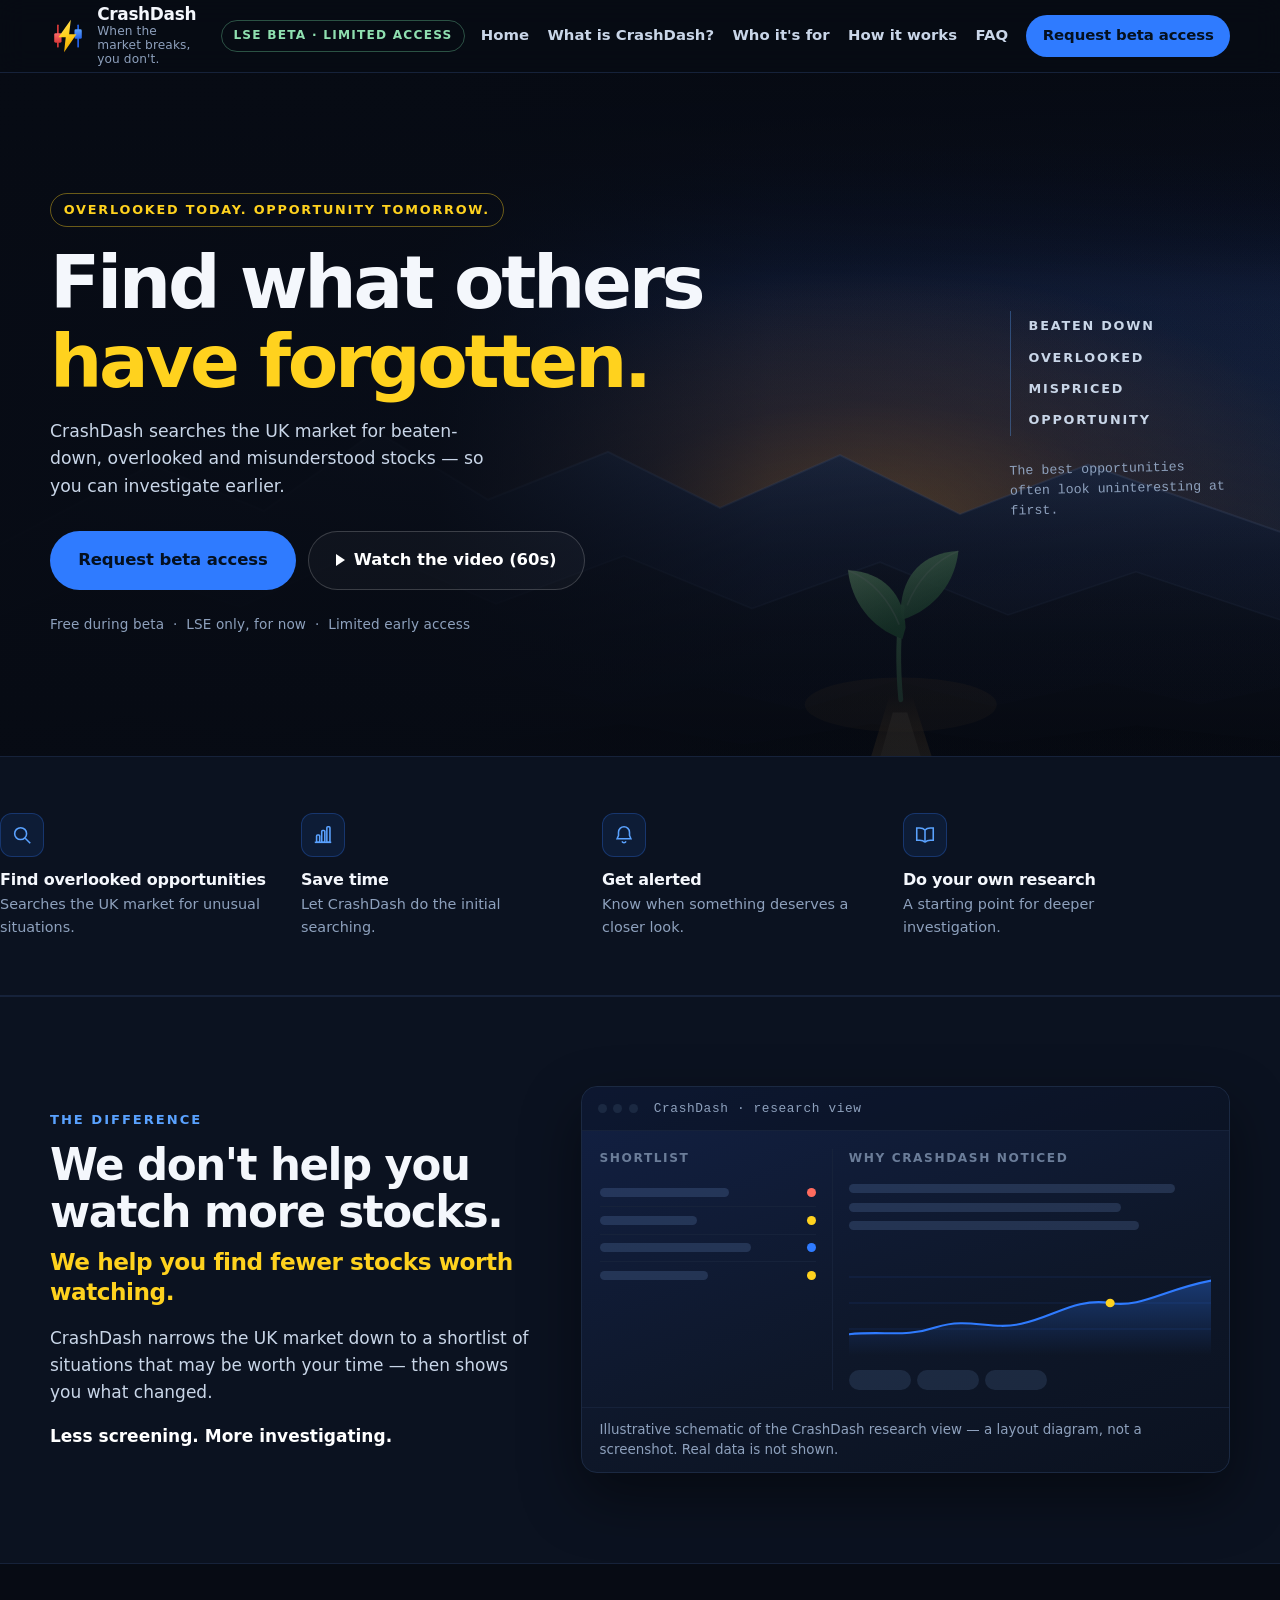
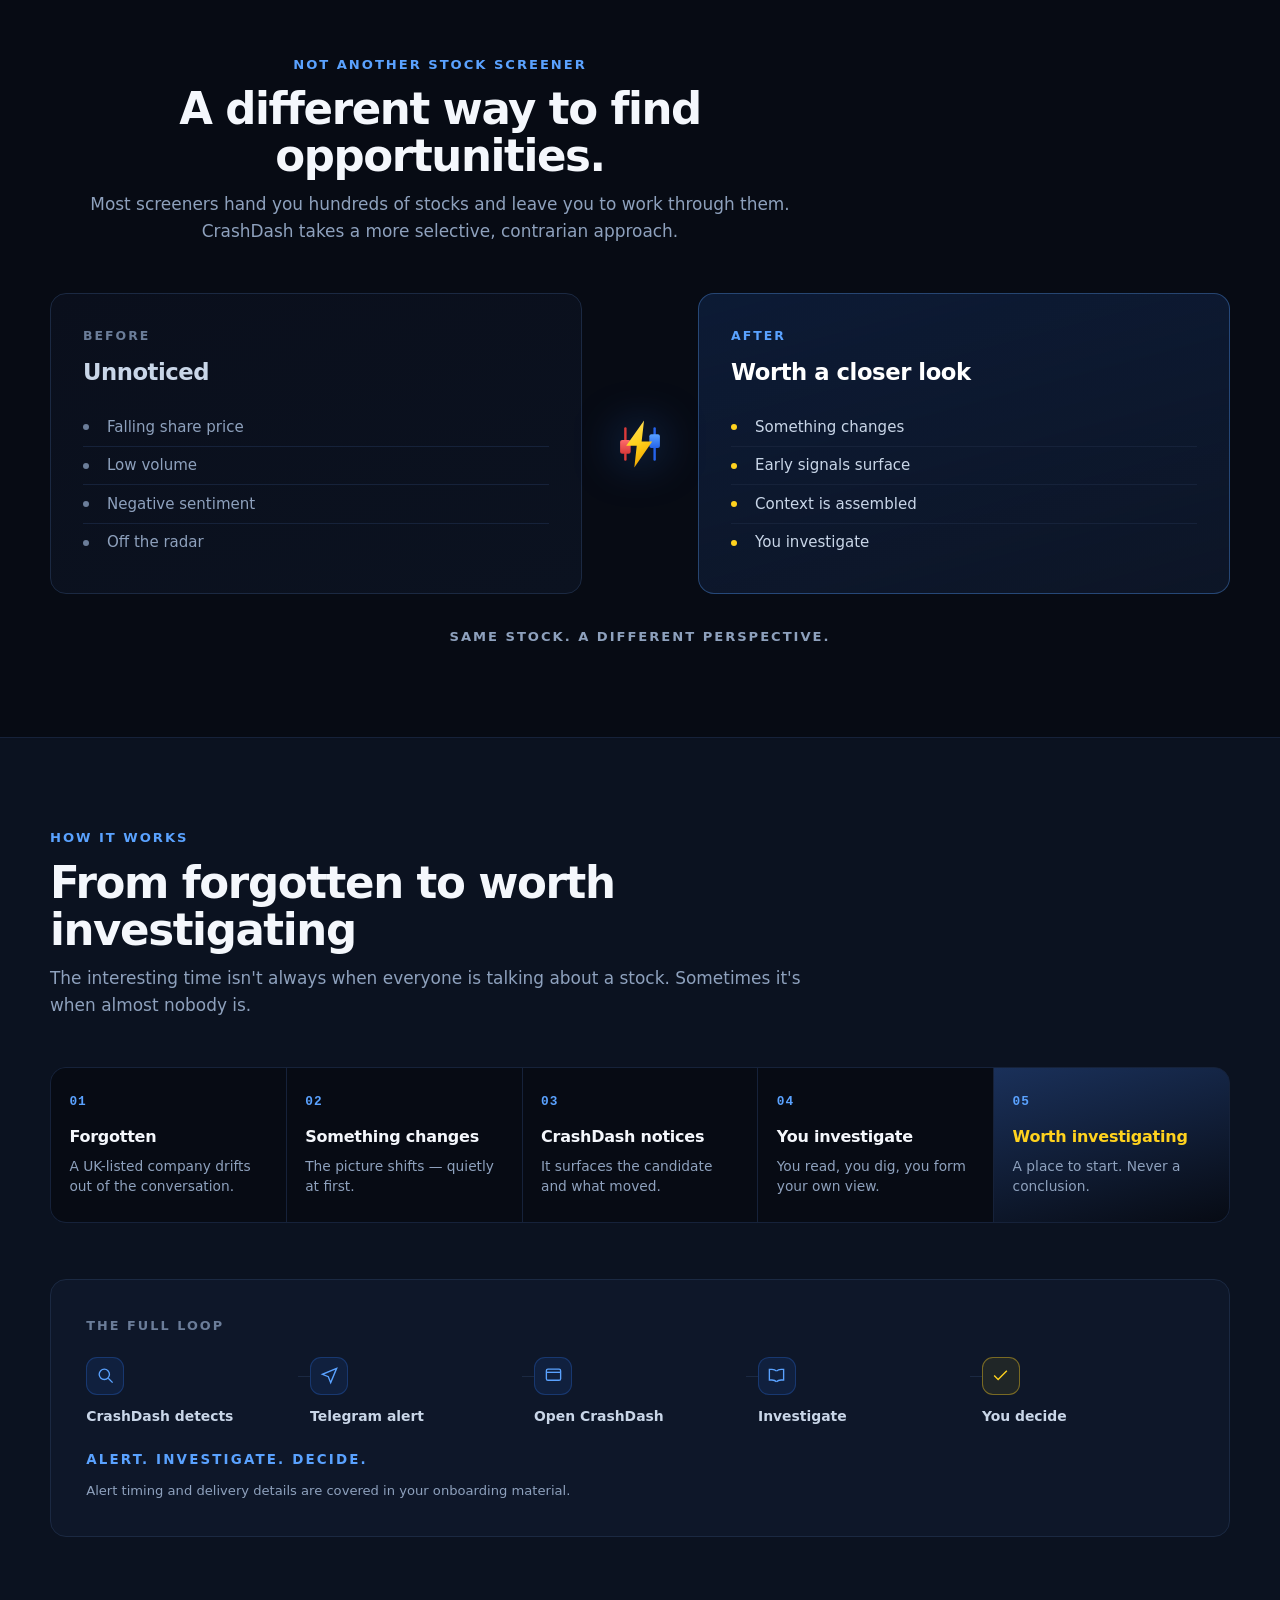
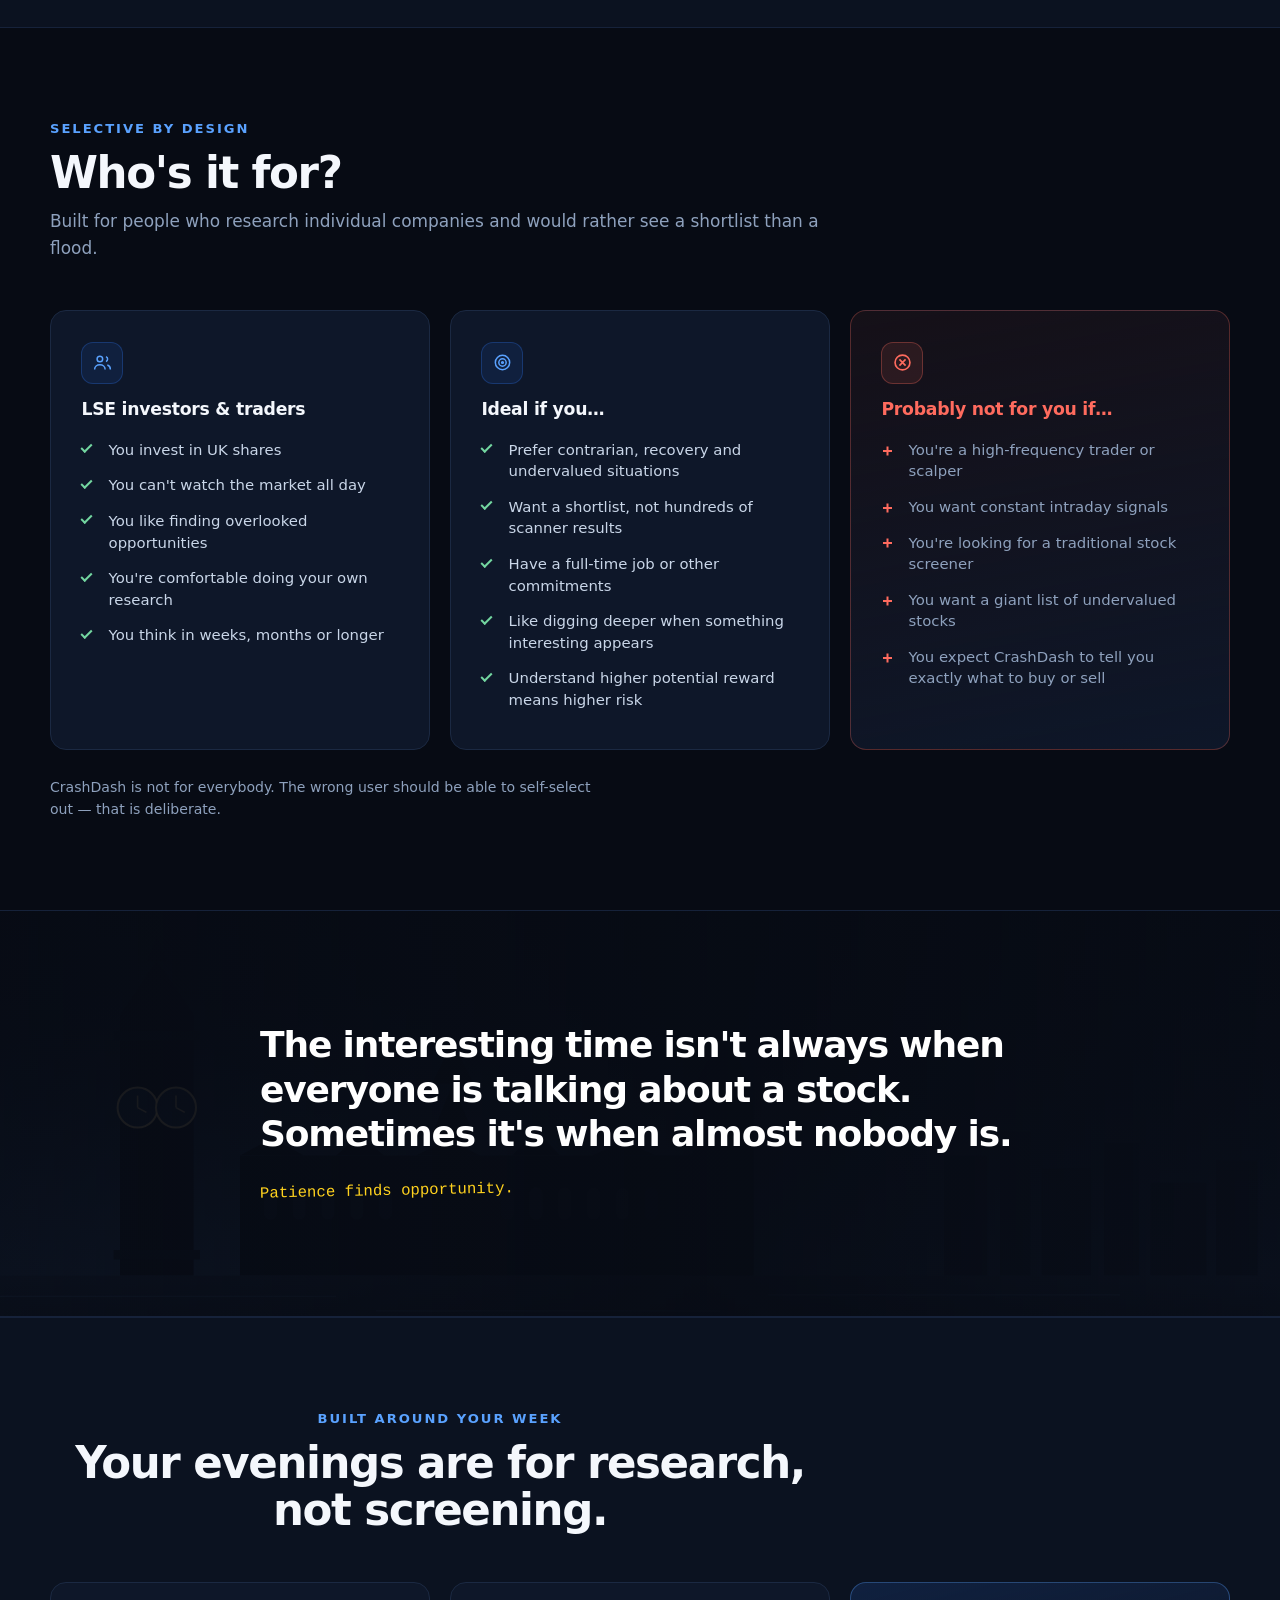
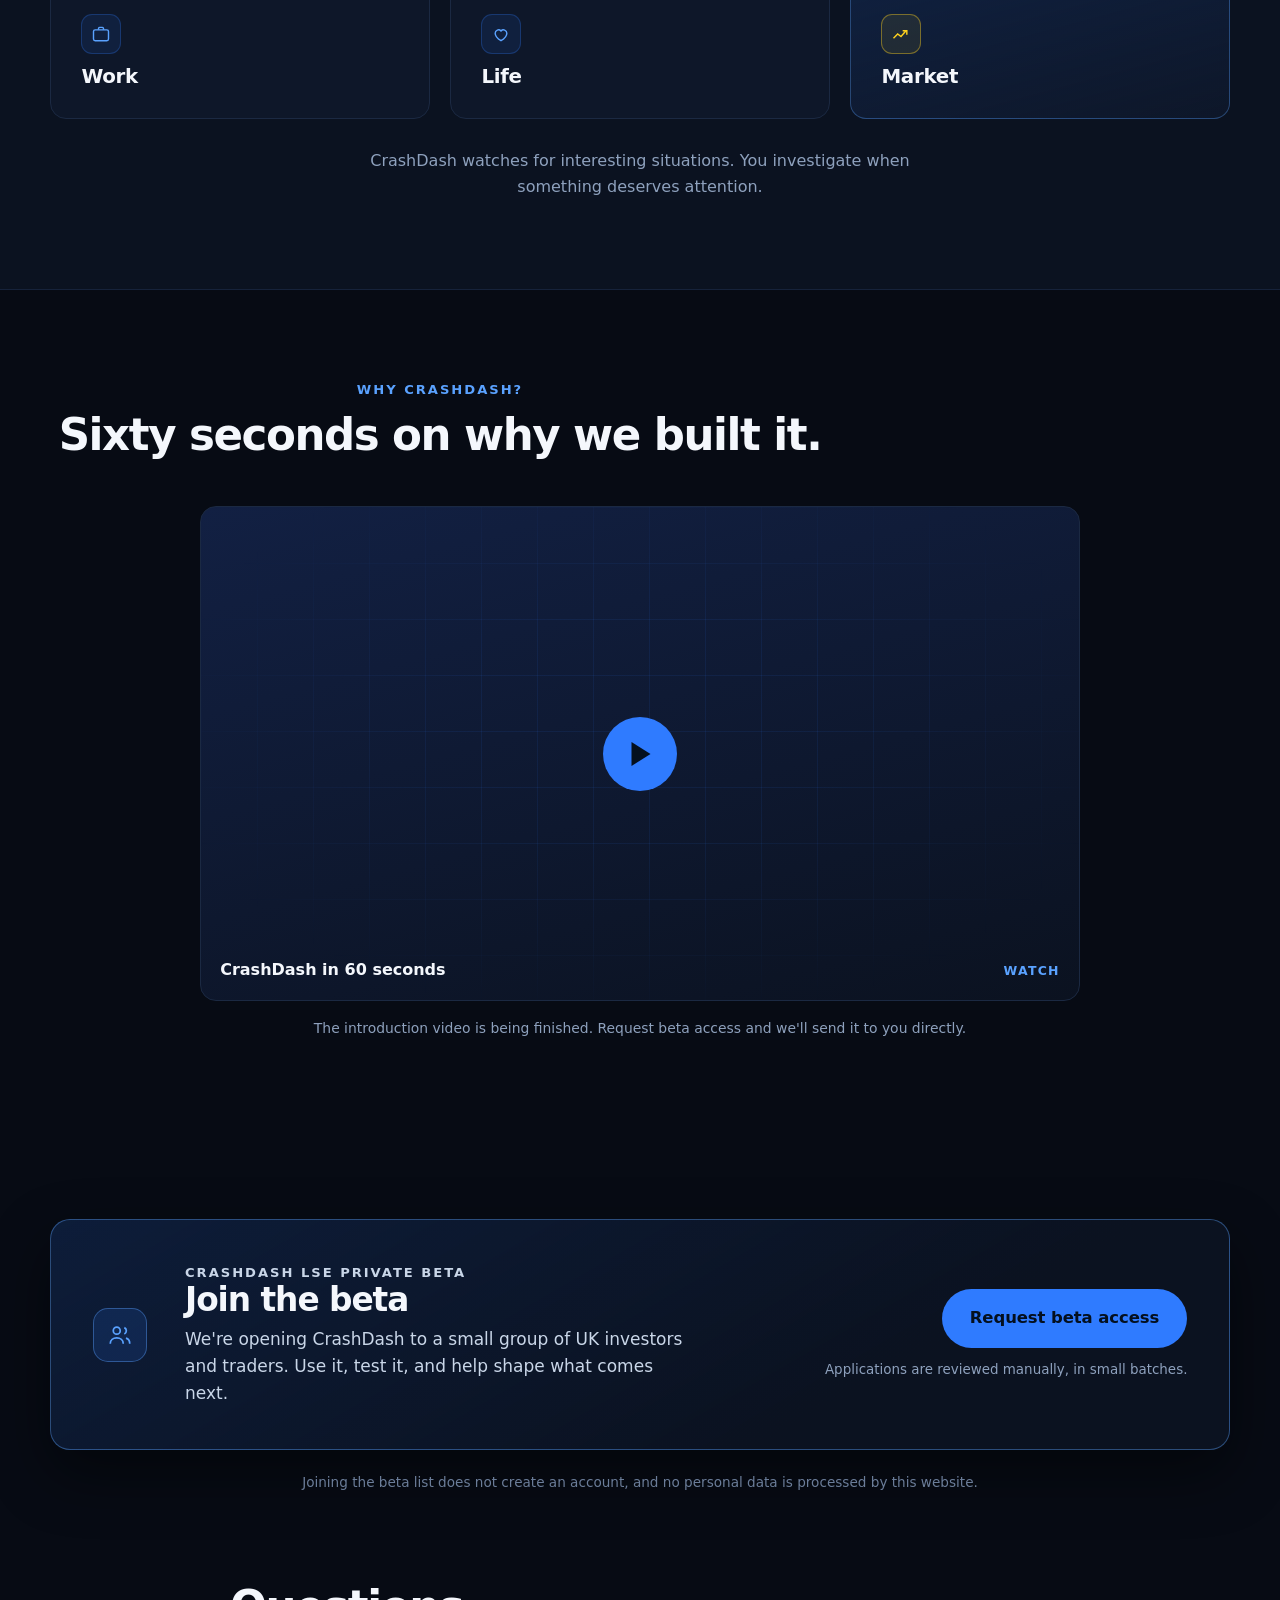
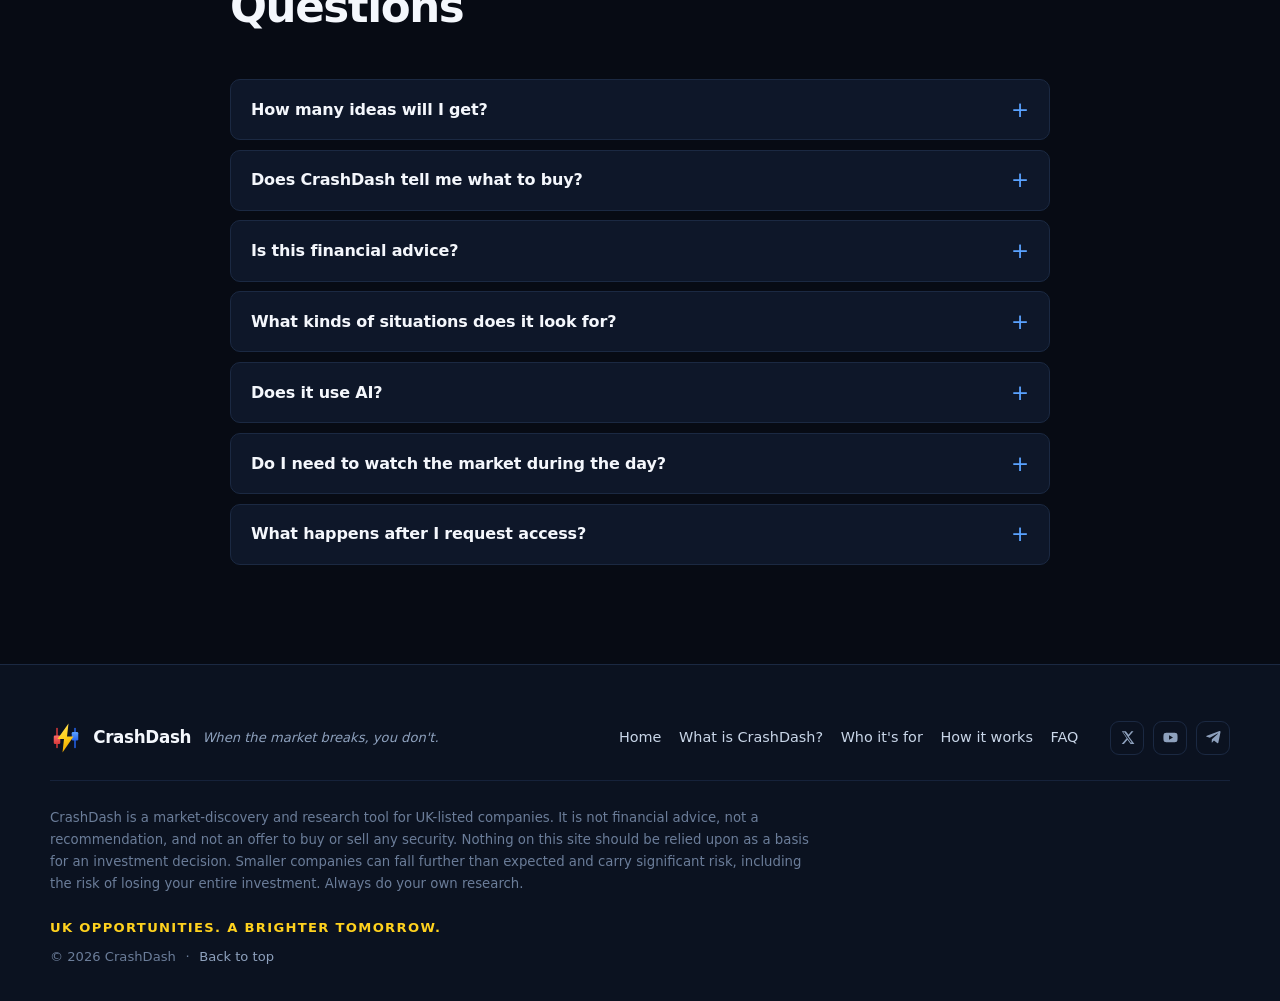
==== commit e47abd67: "Visual upgrade: brand mark, illustrations, product schematic Turns the text-forward page into a visu" ====
--- a/index.html
+++ b/index.html
@@ -22,10 +22,13 @@
 <meta property="og:title" content="CrashDash — find what others have forgotten">
 <meta property="og:description" content="A selective market-discovery and research tool for UK-listed stocks that may be beaten down, overlooked or misunderstood. LSE private beta.">
 <meta name="twitter:card" content="summary">
+<meta name="twitter:title" content="CrashDash — find what others have forgotten">
+<meta name="twitter:description" content="UK-listed stocks that may be beaten down, overlooked or misunderstood. LSE private beta.">
 
 <!-- Social preview image: export assets/images/og-card.svg to a 1200x630 PNG
      (og-card.png), then add:
        <meta property="og:image" content="assets/images/og-card.png">
+       <meta name="twitter:image" content="assets/images/og-card.png">
        <meta name="twitter:card" content="summary_large_image">
      SVG is not rendered by the major social platforms, so it is deliberately not
      referenced here rather than shipping a broken preview. -->
@@ -41,12 +44,18 @@
 
 <a class="skip-link" href="#main">Skip to content</a>
 
+<!-- ==================================================== HEADER =========== -->
 <header class="site-header" id="top">
   <div class="wrap site-header__inner">
     <a class="brand" href="#top" aria-label="CrashDash home">
-      <img class="brand__mark" src="assets/images/logo.svg" alt="" width="34" height="34">
-      <span class="brand__name">CrashDash</span>
+      <img class="brand__mark" src="assets/images/logo.svg" alt="" width="36" height="36">
+      <span class="brand__text">
+        <span class="brand__name">CrashDash</span>
+        <span class="brand__tagline">When the market breaks, you don't.</span>
+      </span>
     </a>
+
+    <span class="badge">LSE beta · Limited access</span>
 
     <button class="nav-toggle" type="button" aria-expanded="false" aria-controls="site-nav">
       <span class="nav-toggle__bars" aria-hidden="true"></span>
@@ -54,10 +63,11 @@
     </button>
 
     <nav class="site-nav" id="site-nav" aria-label="Primary">
-      <a href="#different">Why different</a>
+      <a href="#top">Home</a>
+      <a href="#different">What is CrashDash?</a>
       <a href="#who">Who it's for</a>
       <a href="#how">How it works</a>
-      <a href="#video">Video</a>
+      <a href="#faq">FAQ</a>
       <a class="btn btn--sm btn--primary" data-beta-link href="#beta">Request beta access</a>
     </nav>
   </div>
@@ -65,147 +75,224 @@
 
 <main id="main">
 
-  <!-- ================================================================ HERO -->
+  <!-- ==================================================== HERO ========== -->
   <section class="hero">
+    <img class="hero__atmosphere" src="assets/images/hero-atmosphere.svg" alt="" aria-hidden="true">
+    <div class="hero__scrim" aria-hidden="true"></div>
+
     <div class="wrap hero__inner">
-      <p class="eyebrow">Calling LSE investors</p>
-      <h1 class="hero__title">Find what others<br><span class="hl">have forgotten.</span></h1>
-      <p class="hero__lede">
-        CrashDash searches the UK market for beaten-down, overlooked and
-        misunderstood stocks that may deserve another look. It helps narrow the
-        market so you can spend less time screening and more time researching.
-      </p>
-      <div class="hero__actions">
-        <a class="btn btn--primary btn--lg" data-beta-link href="#beta">Request beta access</a>
-        <a class="btn btn--ghost btn--lg" href="#video">
-          <span class="btn__play" aria-hidden="true"></span>
-          Watch why CrashDash &mdash; 60 sec
-        </a>
-      </div>
-      <p class="hero__subtext">
-        <span>LSE private beta</span>
-        <span aria-hidden="true">·</span>
-        <span>Limited early access</span>
-        <span aria-hidden="true">·</span>
-        <span>Free during testing</span>
-      </p>
-    </div>
-  </section>
-
-  <!-- =========================================================== DIFFERENT -->
-  <section class="section section--tinted" id="different">
+      <div class="hero__copy">
+        <p class="eyebrow">Overlooked today. Opportunity tomorrow.</p>
+        <h1 class="hero__title">Find what others<br><span class="hl">have forgotten.</span></h1>
+        <p class="hero__lede">
+          CrashDash searches the UK market for beaten-down, overlooked and
+          misunderstood stocks — so you can investigate earlier.
+        </p>
+
+        <div class="hero__actions">
+          <a class="btn btn--primary btn--lg" data-beta-link href="#beta">Request beta access</a>
+          <a class="btn btn--ghost btn--lg" href="#video">
+            <span class="btn__play" aria-hidden="true"></span>
+            Watch the video (60s)
+          </a>
+        </div>
+
+        <p class="hero__subtext">
+          <span>Free during beta</span>
+          <span aria-hidden="true">·</span>
+          <span>LSE only, for now</span>
+          <span aria-hidden="true">·</span>
+          <span>Limited early access</span>
+        </p>
+      </div>
+
+      <aside class="hero__rail" aria-hidden="true">
+        <ul class="rail">
+          <li>Beaten down</li>
+          <li>Overlooked</li>
+          <li>Mispriced</li>
+          <li>Opportunity</li>
+        </ul>
+        <p class="rail__note">The best opportunities often look uninteresting at first.</p>
+      </aside>
+    </div>
+  </section>
+
+  <!-- ================================================= BENEFITS ========= -->
+  <section class="benefits" aria-label="What CrashDash does">
+    <ul class="wrap benefits__grid">
+      <li class="benefit">
+        <span class="benefit__icon" aria-hidden="true">
+          <svg viewBox="0 0 24 24" fill="none" stroke="currentColor" stroke-width="1.7">
+            <circle cx="10.5" cy="10.5" r="6.5"/><path d="M15.5 15.5 21 21"/>
+          </svg>
+        </span>
+        <h3>Find overlooked opportunities</h3>
+        <p>Searches the UK market for unusual situations.</p>
+      </li>
+      <li class="benefit">
+        <span class="benefit__icon" aria-hidden="true">
+          <svg viewBox="0 0 24 24" fill="none" stroke="currentColor" stroke-width="1.7">
+            <path d="M3 20h18"/><rect x="5" y="12" width="3.4" height="8" rx="1"/>
+            <rect x="10.6" y="7" width="3.4" height="13" rx="1"/><rect x="16.2" y="3" width="3.4" height="17" rx="1"/>
+          </svg>
+        </span>
+        <h3>Save time</h3>
+        <p>Let CrashDash do the initial searching.</p>
+      </li>
+      <li class="benefit">
+        <span class="benefit__icon" aria-hidden="true">
+          <svg viewBox="0 0 24 24" fill="none" stroke="currentColor" stroke-width="1.7">
+            <path d="M12 3a6 6 0 0 0-6 6v3.5L4.5 16h15L18 12.5V9a6 6 0 0 0-6-6Z"/>
+            <path d="M9.8 19a2.4 2.4 0 0 0 4.4 0"/>
+          </svg>
+        </span>
+        <h3>Get alerted</h3>
+        <p>Know when something deserves a closer look.</p>
+      </li>
+      <li class="benefit">
+        <span class="benefit__icon" aria-hidden="true">
+          <svg viewBox="0 0 24 24" fill="none" stroke="currentColor" stroke-width="1.7">
+            <path d="M12 6.5C10.6 5 8.6 4.3 6.3 4.3H3v13.4h3.3c2.3 0 4.3.7 5.7 2.2"/>
+            <path d="M12 6.5c1.4-1.5 3.4-2.2 5.7-2.2H21v13.4h-3.3c-2.3 0-4.3.7-5.7 2.2"/>
+            <path d="M12 6.5v13.4"/>
+          </svg>
+        </span>
+        <h3>Do your own research</h3>
+        <p>A starting point for deeper investigation.</p>
+      </li>
+    </ul>
+  </section>
+
+  <!-- ================================================== PRODUCT ========= -->
+  <section class="section section--tinted" id="product">
     <div class="wrap">
-      <header class="section__head">
-        <p class="kicker">The difference</p>
-        <h2>Not another stock screener</h2>
-        <p class="section__lede">
-          Traditional screeners can give you hundreds of stocks and leave you to do
-          the work. CrashDash takes a different approach.
-        </p>
-      </header>
-
-      <div class="split">
-        <div class="split__text">
-          <p class="prose">
-            It searches the UK market for companies that may be overlooked,
-            misunderstood or starting to change.
+      <div class="product__split">
+        <div class="product__copy">
+          <p class="kicker">The difference</p>
+          <h2>We don't help you watch more stocks.</h2>
+          <p class="statement__quote statement__quote--tight">
+            <span class="hl">We help you find fewer stocks worth watching.</span>
           </p>
           <p class="prose">
-            Think of it as a personal research watchlist doing the initial searching
-            for you.
+            CrashDash narrows the UK market down to a shortlist of situations that
+            may be worth your time — then shows you what changed.
           </p>
-
-          <ul class="tick">
-            <li>We find candidates.</li>
-            <li>We surface what changed.</li>
-            <li>We give you a place to start.</li>
+          <p class="prose prose--strong">Less screening. More investigating.</p>
+        </div>
+
+        <!-- Illustrative schematic of the CrashDash research view. This is a
+             deliberately abstract wireframe: no tickers, no prices and no
+             performance figures are shown, because real product screenshots are
+             not yet available. Replace this block with a real screenshot when
+             one exists (see README, "Product imagery"). -->
+        <figure class="schematic">
+          <div class="schematic__chrome" aria-hidden="true">
+            <span class="schematic__dot"></span>
+            <span class="schematic__dot"></span>
+            <span class="schematic__dot"></span>
+            <span class="schematic__title">CrashDash · research view</span>
+          </div>
+
+          <div class="schematic__body" aria-hidden="true">
+            <div class="schematic__list">
+              <p class="schematic__cap">Shortlist</p>
+              <div class="skel skel--row"><span class="skel__bar skel__bar--w60"></span><span class="skel__dot skel__dot--hi"></span></div>
+              <div class="skel skel--row"><span class="skel__bar skel__bar--w45"></span><span class="skel__dot skel__dot--md"></span></div>
+              <div class="skel skel--row"><span class="skel__bar skel__bar--w70"></span><span class="skel__dot skel__dot--lo"></span></div>
+              <div class="skel skel--row"><span class="skel__bar skel__bar--w50"></span><span class="skel__dot skel__dot--md"></span></div>
+            </div>
+
+            <div class="schematic__detail">
+              <p class="schematic__cap">Why CrashDash noticed</p>
+              <div class="skel skel--line"><span class="skel__bar skel__bar--w90"></span></div>
+              <div class="skel skel--line"><span class="skel__bar skel__bar--w75"></span></div>
+              <div class="skel skel--line"><span class="skel__bar skel__bar--w80"></span></div>
+
+              <div class="schematic__chart">
+                <svg viewBox="0 0 400 120" preserveAspectRatio="none">
+                  <defs>
+                    <linearGradient id="schFill" x1="0" y1="0" x2="0" y2="1">
+                      <stop offset="0" stop-color="#2f7bff" stop-opacity="0.35"/>
+                      <stop offset="1" stop-color="#2f7bff" stop-opacity="0"/>
+                    </linearGradient>
+                  </defs>
+                  <g stroke="#2f7bff" stroke-opacity="0.16" stroke-width="1">
+                    <path d="M0 30H400M0 60H400M0 90H400"/>
+                  </g>
+                  <path d="M0 96 C40 92 62 100 96 88 C132 76 156 92 190 84
+                           C226 76 250 54 288 60 C322 66 348 44 400 34"
+                        fill="none" stroke="#2f7bff" stroke-width="2.4" stroke-linecap="round"/>
+                  <path d="M0 96 C40 92 62 100 96 88 C132 76 156 92 190 84
+                           C226 76 250 54 288 60 C322 66 348 44 400 34 L400 120 L0 120 Z"
+                        fill="url(#schFill)"/>
+                  <circle cx="288" cy="60" r="5" fill="#ffd21e"/>
+                </svg>
+              </div>
+
+              <div class="schematic__tags">
+                <span class="skel__pill"></span>
+                <span class="skel__pill"></span>
+                <span class="skel__pill"></span>
+              </div>
+            </div>
+          </div>
+
+          <figcaption class="schematic__caption">
+            Illustrative schematic of the CrashDash research view — a layout
+            diagram, not a screenshot. Real data is not shown.
+          </figcaption>
+        </figure>
+      </div>
+    </div>
+  </section>
+
+  <!-- ============================================ BEFORE / AFTER ========= -->
+  <section class="section" id="different">
+    <div class="wrap">
+      <header class="section__head center">
+        <p class="kicker">Not another stock screener</p>
+        <h2>A different way to find opportunities.</h2>
+        <p class="section__lede">
+          Most screeners hand you hundreds of stocks and leave you to work through
+          them. CrashDash takes a more selective, contrarian approach.
+        </p>
+      </header>
+
+      <div class="compare">
+        <div class="compare__side compare__side--before">
+          <p class="compare__tag">Before</p>
+          <p class="compare__state">Unnoticed</p>
+          <ul class="compare__list">
+            <li>Falling share price</li>
+            <li>Low volume</li>
+            <li>Negative sentiment</li>
+            <li>Off the radar</li>
           </ul>
-
-          <p class="prose prose--strong">
-            You do the digging.<br>You make the decision.
-          </p>
         </div>
 
-        <aside class="statement">
-          <p class="statement__quote">
-            We don't help you watch more stocks.
-            <span class="hl">We help you find fewer stocks worth watching.</span>
-          </p>
-          <p class="statement__sub">Less screening. More investigating.</p>
-        </aside>
-      </div>
-    </div>
-  </section>
-
-  <!-- ================================================================ WHO -->
-  <section class="section" id="who">
-    <div class="wrap">
-      <header class="section__head">
-        <p class="kicker">Selective by design</p>
-        <h2>Who it's for</h2>
-        <p class="section__lede">
-          CrashDash is not for everybody. It is built for people who research
-          individual companies and would rather see a shortlist than a flood.
-        </p>
-      </header>
-
-      <div class="cards">
-        <article class="card card--yes">
-          <h3 class="card__title">LSE investors &amp; traders</h3>
-          <ul class="tick">
-            <li>Invest in UK-listed stocks</li>
-            <li>Cannot watch the market all day</li>
-            <li>Like researching individual companies</li>
-            <li>Prefer selective ideas over endless lists</li>
-            <li>Think in weeks, months or longer</li>
+        <div class="compare__divider" aria-hidden="true">
+          <img src="assets/images/logo.svg" alt="" width="52" height="52">
+        </div>
+
+        <div class="compare__side compare__side--after">
+          <p class="compare__tag">After</p>
+          <p class="compare__state">Worth a closer look</p>
+          <ul class="compare__list">
+            <li>Something changes</li>
+            <li>Early signals surface</li>
+            <li>Context is assembled</li>
+            <li>You investigate</li>
           </ul>
-        </article>
-
-        <article class="card card--yes">
-          <h3 class="card__title">Ideal if you&hellip;</h3>
-          <ul class="tick">
-            <li>Like contrarian or recovery situations</li>
-            <li>Look for overlooked companies</li>
-            <li>Want technology to narrow the market</li>
-            <li>Have a full-time job or limited research time</li>
-            <li>Accept that interesting situations can also carry significant risk</li>
-          </ul>
-        </article>
-
-        <article class="card card--no">
-          <h3 class="card__title">Probably not for you if&hellip;</h3>
-          <ul class="cross">
-            <li>You are an HFT trader</li>
-            <li>You are a scalper</li>
-            <li>You want constant intraday alerts</li>
-            <li>You want hundreds of signals</li>
-            <li>You want software to tell you exactly what to buy</li>
-            <li>You want a generic stock screener</li>
-          </ul>
-        </article>
-      </div>
-    </div>
-  </section>
-
-  <!-- ========================================================== SAVE TIME -->
-  <section class="section section--tinted" id="time">
-    <div class="wrap wrap--narrow center">
-      <p class="kicker">Built around your week</p>
-      <h2>Your evenings are for research, not screening</h2>
-      <p class="section__lede">
-        You shouldn't need to stare at a screener all day to find something worth
-        researching. If you work full time, the market has already moved on by the
-        time you sit down.
-      </p>
-      <p class="statement__quote statement__quote--sm">
-        Let CrashDash do the searching.
-        <span class="hl">Use your time for the research that actually matters.</span>
-      </p>
-    </div>
-  </section>
-
-  <!-- ================================================================ HOW -->
-  <section class="section" id="how">
+        </div>
+      </div>
+
+      <p class="compare__caption">Same stock. A different perspective.</p>
+    </div>
+  </section>
+
+  <!-- ====================================================== HOW ========== -->
+  <section class="section section--tinted" id="how">
     <div class="wrap">
       <header class="section__head">
         <p class="kicker">How it works</p>
@@ -218,22 +305,27 @@
 
       <ol class="flow">
         <li class="flow__step">
+          <span class="flow__num">01</span>
           <span class="flow__label">Forgotten</span>
           <span class="flow__note">A UK-listed company drifts out of the conversation.</span>
         </li>
         <li class="flow__step">
+          <span class="flow__num">02</span>
           <span class="flow__label">Something changes</span>
-          <span class="flow__note">The picture shifts &mdash; quietly at first.</span>
+          <span class="flow__note">The picture shifts — quietly at first.</span>
         </li>
         <li class="flow__step">
+          <span class="flow__num">03</span>
           <span class="flow__label">CrashDash notices</span>
           <span class="flow__note">It surfaces the candidate and what moved.</span>
         </li>
         <li class="flow__step">
+          <span class="flow__num">04</span>
           <span class="flow__label">You investigate</span>
           <span class="flow__note">You read, you dig, you form your own view.</span>
         </li>
         <li class="flow__step flow__step--end">
+          <span class="flow__num">05</span>
           <span class="flow__label">Worth investigating</span>
           <span class="flow__note">A place to start. Never a conclusion.</span>
         </li>
@@ -241,14 +333,50 @@
 
       <div class="journey">
         <p class="journey__title">The full loop</p>
-        <ul class="journey__list">
-          <li>CrashDash</li>
-          <li>Interesting event</li>
-          <li>Telegram alert</li>
-          <li>Open CrashDash</li>
-          <li>Investigate</li>
-          <li class="journey__end">You decide</li>
-        </ul>
+        <ol class="journey__track">
+          <li class="journey__node">
+            <span class="journey__icon" aria-hidden="true">
+              <svg viewBox="0 0 24 24" fill="none" stroke="currentColor" stroke-width="1.7">
+                <circle cx="10.5" cy="10.5" r="6.5"/><path d="M15.5 15.5 21 21"/>
+              </svg>
+            </span>
+            <span class="journey__label">CrashDash detects</span>
+          </li>
+          <li class="journey__node">
+            <span class="journey__icon" aria-hidden="true">
+              <svg viewBox="0 0 24 24" fill="none" stroke="currentColor" stroke-width="1.7">
+                <path d="M21 3 3 10.5l7.5 3L13.5 21 21 3Z"/>
+              </svg>
+            </span>
+            <span class="journey__label">Telegram alert</span>
+          </li>
+          <li class="journey__node">
+            <span class="journey__icon" aria-hidden="true">
+              <svg viewBox="0 0 24 24" fill="none" stroke="currentColor" stroke-width="1.7">
+                <rect x="3" y="4" width="18" height="14" rx="2"/><path d="M3 8h18"/>
+              </svg>
+            </span>
+            <span class="journey__label">Open CrashDash</span>
+          </li>
+          <li class="journey__node">
+            <span class="journey__icon" aria-hidden="true">
+              <svg viewBox="0 0 24 24" fill="none" stroke="currentColor" stroke-width="1.7">
+                <path d="M12 6.5C10.6 5 8.6 4.3 6.3 4.3H3v13.4h3.3c2.3 0 4.3.7 5.7 2.2"/>
+                <path d="M12 6.5c1.4-1.5 3.4-2.2 5.7-2.2H21v13.4h-3.3c-2.3 0-4.3.7-5.7 2.2"/>
+              </svg>
+            </span>
+            <span class="journey__label">Investigate</span>
+          </li>
+          <li class="journey__node journey__node--end">
+            <span class="journey__icon" aria-hidden="true">
+              <svg viewBox="0 0 24 24" fill="none" stroke="currentColor" stroke-width="1.7">
+                <path d="M20 6 9 17l-5-5"/>
+              </svg>
+            </span>
+            <span class="journey__label">You decide</span>
+          </li>
+        </ol>
+        <p class="journey__caption">Alert. Investigate. Decide.</p>
         <p class="journey__note">
           Alert timing and delivery details are covered in your onboarding material.
         </p>
@@ -256,12 +384,137 @@
     </div>
   </section>
 
-  <!-- ============================================================== VIDEO -->
-  <section class="section section--tinted" id="video">
+  <!-- ====================================================== WHO ========== -->
+  <section class="section" id="who">
+    <div class="wrap">
+      <header class="section__head">
+        <p class="kicker">Selective by design</p>
+        <h2>Who's it for?</h2>
+        <p class="section__lede">
+          Built for people who research individual companies and would rather see a
+          shortlist than a flood.
+        </p>
+      </header>
+
+      <div class="cards">
+        <article class="card card--yes">
+          <span class="card__icon" aria-hidden="true">
+            <svg viewBox="0 0 24 24" fill="none" stroke="currentColor" stroke-width="1.7">
+              <circle cx="9" cy="8" r="3.2"/><path d="M3 20c0-3.3 2.7-5.4 6-5.4s6 2.1 6 5.4"/>
+              <path d="M16 5.2A3.2 3.2 0 0 1 16 11"/><path d="M17.5 14.9c2.1.6 3.5 2.2 3.5 5.1"/>
+            </svg>
+          </span>
+          <h3 class="card__title">LSE investors &amp; traders</h3>
+          <ul class="tick">
+            <li>You invest in UK shares</li>
+            <li>You can't watch the market all day</li>
+            <li>You like finding overlooked opportunities</li>
+            <li>You're comfortable doing your own research</li>
+            <li>You think in weeks, months or longer</li>
+          </ul>
+        </article>
+
+        <article class="card card--yes">
+          <span class="card__icon" aria-hidden="true">
+            <svg viewBox="0 0 24 24" fill="none" stroke="currentColor" stroke-width="1.7">
+              <circle cx="12" cy="12" r="8.2"/><circle cx="12" cy="12" r="4.2"/><circle cx="12" cy="12" r="1"/>
+            </svg>
+          </span>
+          <h3 class="card__title">Ideal if you&hellip;</h3>
+          <ul class="tick">
+            <li>Prefer contrarian, recovery and undervalued situations</li>
+            <li>Want a shortlist, not hundreds of scanner results</li>
+            <li>Have a full-time job or other commitments</li>
+            <li>Like digging deeper when something interesting appears</li>
+            <li>Understand higher potential reward means higher risk</li>
+          </ul>
+        </article>
+
+        <article class="card card--no">
+          <span class="card__icon" aria-hidden="true">
+            <svg viewBox="0 0 24 24" fill="none" stroke="currentColor" stroke-width="1.9">
+              <circle cx="12" cy="12" r="8.5"/><path d="M8.5 8.5l7 7M15.5 8.5l-7 7"/>
+            </svg>
+          </span>
+          <h3 class="card__title">Probably not for you if&hellip;</h3>
+          <ul class="cross">
+            <li>You're a high-frequency trader or scalper</li>
+            <li>You want constant intraday signals</li>
+            <li>You're looking for a traditional stock screener</li>
+            <li>You want a giant list of undervalued stocks</li>
+            <li>You expect CrashDash to tell you exactly what to buy or sell</li>
+          </ul>
+        </article>
+      </div>
+
+      <p class="cards__note">
+        CrashDash is not for everybody. The wrong user should be able to self-select
+        out — that is deliberate.
+      </p>
+    </div>
+  </section>
+
+  <!-- ==================================================== QUOTE ========== -->
+  <section class="quote">
+    <img class="quote__bg" src="assets/images/london-skyline.svg" alt="" aria-hidden="true">
+    <div class="quote__scrim" aria-hidden="true"></div>
+    <div class="wrap quote__inner">
+      <blockquote class="quote__text">
+        The interesting time isn't always when everyone is talking about a stock.
+        Sometimes it's when almost nobody is.
+      </blockquote>
+      <p class="quote__sign">Patience finds opportunity.</p>
+    </div>
+  </section>
+
+  <!-- ===================================================== WEEK ========== -->
+  <section class="section section--tinted" id="week">
     <div class="wrap">
       <header class="section__head center">
-        <p class="kicker">Introduction</p>
-        <h2>Why CrashDash?</h2>
+        <p class="kicker">Built around your week</p>
+        <h2>Your evenings are for research, not screening.</h2>
+      </header>
+
+      <ul class="week">
+        <li class="week__item">
+          <span class="week__icon" aria-hidden="true">
+            <svg viewBox="0 0 24 24" fill="none" stroke="currentColor" stroke-width="1.7">
+              <rect x="3" y="7" width="18" height="13" rx="2"/><path d="M9 7V5.5A1.5 1.5 0 0 1 10.5 4h3A1.5 1.5 0 0 1 15 5.5V7"/>
+            </svg>
+          </span>
+          <h3>Work</h3>
+        </li>
+        <li class="week__item">
+          <span class="week__icon" aria-hidden="true">
+            <svg viewBox="0 0 24 24" fill="none" stroke="currentColor" stroke-width="1.7">
+              <path d="M12 20s7-4.2 7-9a4 4 0 0 0-7-2.6A4 4 0 0 0 5 11c0 4.8 7 9 7 9Z"/>
+            </svg>
+          </span>
+          <h3>Life</h3>
+        </li>
+        <li class="week__item week__item--accent">
+          <span class="week__icon" aria-hidden="true">
+            <svg viewBox="0 0 24 24" fill="none" stroke="currentColor" stroke-width="1.7">
+              <path d="M3 17l5-5 4 3 6-7"/><path d="M14 8h5v5"/>
+            </svg>
+          </span>
+          <h3>Market</h3>
+        </li>
+      </ul>
+
+      <p class="week__caption">
+        CrashDash watches for interesting situations. You investigate when something
+        deserves attention.
+      </p>
+    </div>
+  </section>
+
+  <!-- ==================================================== VIDEO ========== -->
+  <section class="section" id="video">
+    <div class="wrap">
+      <header class="section__head center">
+        <p class="kicker">Why CrashDash?</p>
+        <h2>Sixty seconds on why we built it.</h2>
       </header>
 
       <!-- Video facade. Click-to-load: nothing third-party is requested until the
@@ -284,34 +537,33 @@
     </div>
   </section>
 
-  <!-- =============================================================== BETA -->
-  <section class="section section--accent" id="beta">
-    <div class="wrap wrap--narrow center">
-      <p class="kicker">CrashDash LSE private beta</p>
-      <h2>Help shape what comes next</h2>
-      <p class="section__lede">
-        We're opening CrashDash to a small group of UK investors and traders.
-      </p>
-      <p class="statement__quote statement__quote--sm">
-        Use it. Test it. Tell us what works.
-      </p>
-
-      <div class="beta-cta">
-        <!-- ============================================================
-             BETA REQUEST LINK — SET THIS BEFORE DEPLOYING
-             Put your Google Form (or equivalent) URL in
-             assets/js/config.js -> betaRequestUrl
-             The buttons are wired automatically from that value.
-             ============================================================ -->
-        <a class="btn btn--primary btn--lg" data-beta-link href="#beta">Request beta access</a>
-
-        <!-- ============================================================
-             OPTIONAL CONTACT EMAIL
-             To offer a mailto fallback, replace the sentence below with a
-             link to a contact address you are happy to publish. Do not
-             commit a placeholder address.
-             ============================================================ -->
-        <p class="beta-note">Applications are reviewed manually, in small batches.</p>
+  <!-- ===================================================== BETA ========== -->
+  <section class="section" id="beta">
+    <div class="wrap">
+      <div class="beta">
+        <span class="beta__icon" aria-hidden="true">
+          <svg viewBox="0 0 24 24" fill="none" stroke="currentColor" stroke-width="1.6">
+            <circle cx="9" cy="8" r="3.2"/><path d="M3 20c0-3.3 2.7-5.4 6-5.4s6 2.1 6 5.4"/>
+            <path d="M16 5.2A3.2 3.2 0 0 1 16 11"/><path d="M17.5 14.9c2.1.6 3.5 2.2 3.5 5.1"/>
+          </svg>
+        </span>
+        <div class="beta__copy">
+          <p class="kicker">CrashDash LSE private beta</p>
+          <h2>Join the beta</h2>
+          <p>
+            We're opening CrashDash to a small group of UK investors and traders. Use
+            it, test it, and help shape what comes next.
+          </p>
+        </div>
+        <div class="beta__action">
+          <!-- ============================================================
+               BETA REQUEST LINK — SET THIS BEFORE DEPLOYING
+               Put your form URL in assets/js/config.js -> betaRequestUrl
+               The buttons are wired automatically from that value.
+               ============================================================ -->
+          <a class="btn btn--primary btn--lg" data-beta-link href="#beta">Request beta access</a>
+          <p class="beta__note">Applications are reviewed manually, in small batches.</p>
+        </div>
       </div>
 
       <p class="fineprint">
@@ -321,8 +573,8 @@
     </div>
   </section>
 
-  <!-- ================================================================ FAQ -->
-  <section class="section" id="faq">
+  <!-- ====================================================== FAQ ========== -->
+  <section class="section section--faq" id="faq">
     <div class="wrap wrap--narrow">
       <header class="section__head">
         <h2>Questions</h2>
@@ -389,12 +641,40 @@
 
 </main>
 
+<!-- ==================================================== FOOTER =========== -->
 <footer class="site-footer">
   <div class="wrap site-footer__inner">
-    <div class="site-footer__brand">
-      <img src="assets/images/logo.svg" alt="" width="28" height="28">
-      <span>CrashDash</span>
-    </div>
+    <div class="site-footer__top">
+      <div class="site-footer__brand">
+        <img src="assets/images/logo.svg" alt="" width="32" height="32">
+        <span class="site-footer__name">CrashDash</span>
+        <span class="site-footer__tagline">When the market breaks, you don't.</span>
+      </div>
+
+      <nav class="site-footer__nav" aria-label="Footer">
+        <a href="#top">Home</a>
+        <a href="#different">What is CrashDash?</a>
+        <a href="#who">Who it's for</a>
+        <a href="#how">How it works</a>
+        <a href="#faq">FAQ</a>
+      </nav>
+
+      <div class="site-footer__social">
+        <!-- Social profiles: add real URLs here when they are confirmed public.
+             Left as non-links on purpose rather than pointing at unverified
+             accounts. -->
+        <span class="social" aria-hidden="true">
+          <svg viewBox="0 0 24 24" fill="currentColor"><path d="M17.5 3h3l-6.6 7.6L21.8 21h-5.5l-4.3-5.7L6.9 21H3.8l7-8-6.8-10h5.6l3.9 5.2L17.5 3Zm-1 16h1.6L7.6 4.6H5.9L16.5 19Z"/></svg>
+        </span>
+        <span class="social" aria-hidden="true">
+          <svg viewBox="0 0 24 24" fill="currentColor"><path d="M22 12s0-3.2-.4-4.7a2.5 2.5 0 0 0-1.7-1.7C18.3 5.2 12 5.2 12 5.2s-6.3 0-7.9.4a2.5 2.5 0 0 0-1.7 1.7C2 8.8 2 12 2 12s0 3.2.4 4.7c.2.9.9 1.5 1.7 1.7 1.6.4 7.9.4 7.9.4s6.3 0 7.9-.4a2.5 2.5 0 0 0 1.7-1.7C22 15.2 22 12 22 12ZM10 15.2V8.8l5.5 3.2-5.5 3.2Z"/></svg>
+        </span>
+        <span class="social" aria-hidden="true">
+          <svg viewBox="0 0 24 24" fill="currentColor"><path d="M21.9 4.3 18.9 19c-.2 1-.8 1.3-1.7.8l-4.6-3.4-2.2 2.2c-.3.3-.5.5-1 .5l.3-4.7 8.5-7.7c.4-.3-.1-.5-.6-.2L6.9 12.4 2.4 11c-1-.3-1-1 .2-1.4L20.5 2.9c.8-.3 1.5.2 1.4 1.4Z"/></svg>
+        </span>
+      </div>
+    </div>
+
     <p class="site-footer__legal">
       CrashDash is a market-discovery and research tool for UK-listed companies. It is
       not financial advice, not a recommendation, and not an offer to buy or sell any
@@ -403,7 +683,11 @@
       risk, including the risk of losing your entire investment. Always do your own
       research.
     </p>
+
     <p class="site-footer__meta">
+      <span>UK opportunities. A brighter tomorrow.</span>
+    </p>
+    <p class="site-footer__meta site-footer__meta--dim">
       <span>&copy; <span id="year">2026</span> CrashDash</span>
       <span aria-hidden="true">·</span>
       <a href="#top">Back to top</a>
--- a/assets/css/styles.css
+++ b/assets/css/styles.css
@@ -1,675 +1,788 @@
-/* ===========================================================================
-   CrashDash Marketing — stylesheet
-   Single stylesheet. No imports, no CDN, no web fonts.
-   Dark, market-aware, restrained. Electric blue accent, single yellow highlight.
-   =========================================================================== */
-
-/* --- Design tokens ------------------------------------------------------- */
+/* ==========================================================================
+   CrashDash — LSE private beta landing page
+   Dark premium market-intelligence treatment. Single stylesheet, no build step.
+   Section map:
+     01 tokens          06 flow / journey     11 video
+     02 reset / base    07 who cards          12 beta
+     03 layout          08 quote              13 faq
+     04 header / nav    09 week               14 footer
+     05 hero            10 schematic          15 responsive / print
+   ========================================================================== */
+
+/* --- 01 tokens ----------------------------------------------------------- */
 :root {
-  --ink:          #f4f7fc;
-  --ink-soft:     #c9d6e8;
-  --muted:        #8ea1bd;
-
-  --bg:           #070b14;
-  --panel:        #0b1220;
-  --panel-2:      #0e1729;
-  --line:         #1b2942;
-  --line-soft:    #16223a;
-
-  --accent:       #2f7bff;
-  --accent-ink:   #8fb8ff;
-  --accent-soft:  rgba(47, 123, 255, .10);
-  --bolt:         #ffd21e;
-  --danger:       #ff6b5e;
-
-  --shadow-sm:    0 1px 2px rgba(0, 0, 0, .55);
-  --shadow-md:    0 18px 48px rgba(0, 0, 0, .50);
-
-  --radius:       14px;
-  --radius-sm:    9px;
-  --wrap:         1120px;
-  --wrap-narrow:  780px;
-
-  --grid-line:    rgba(47, 123, 255, .065);
-
-  --font: system-ui, -apple-system, "Segoe UI", Roboto, "Helvetica Neue", Arial, sans-serif;
+  --ink: #f4f7fc;
+  --ink-soft: #c9d6e8;
+  --muted: #8ea1bd;
+  --muted-dim: #6b7d99;
+
+  --bg: #070b14;
+  --panel: #0b1220;
+  --panel-2: #0e1729;
+  --panel-3: #122043;
+
+  --line: #1b2942;
+  --line-soft: #16223a;
+
+  --accent: #2f7bff;
+  --accent-light: #5aa2ff;
+  --accent-ink: #8fb8ff;
+  --accent-soft: rgba(47, 123, 255, 0.10);
+
+  --bolt: #ffd21e;
+  --up: #3b82f6;
+  --down: #ff6b5e;
+
+  --radius: 16px;
+  --radius-sm: 10px;
+  --wrap: 1180px;
+  --shadow: 0 24px 60px rgba(0, 0, 0, 0.45);
+
+  --sans: "Inter", ui-sans-serif, system-ui, -apple-system, "Segoe UI", Roboto, Arial, sans-serif;
   --mono: ui-monospace, SFMono-Regular, "SF Mono", Menlo, Consolas, monospace;
-}
-
-/* --- Reset --------------------------------------------------------------- */
+
+  color-scheme: dark;
+}
+
+/* --- 02 reset / base ----------------------------------------------------- */
 *, *::before, *::after { box-sizing: border-box; }
 
 html { -webkit-text-size-adjust: 100%; scroll-behavior: smooth; }
 
+body {
+  margin: 0;
+  min-width: 320px;
+  background: var(--bg);
+  color: var(--ink);
+  font-family: var(--sans);
+  font-size: 17px;
+  line-height: 1.6;
+  -webkit-font-smoothing: antialiased;
+  overflow-x: hidden;
+}
+
+img, svg { max-width: 100%; }
+img { height: auto; }
+
+h1, h2, h3, p, figure, blockquote { margin-top: 0; }
+
+h1, h2, h3 { line-height: 1.08; letter-spacing: -0.032em; font-weight: 750; }
+h2 { font-size: clamp(1.9rem, 3.4vw, 2.9rem); margin-bottom: 0.7rem; }
+h3 { font-size: 1.06rem; letter-spacing: -0.015em; margin-bottom: 0.5rem; }
+
+a { color: var(--accent-ink); text-decoration: none; }
+a:hover { color: #fff; }
+
+:focus-visible {
+  outline: 2px solid var(--accent-light);
+  outline-offset: 3px;
+  border-radius: 4px;
+}
+
+.skip-link {
+  position: absolute; left: -9999px; top: 0; z-index: 100;
+  background: var(--accent); color: #061021; padding: 0.7rem 1.1rem;
+  border-radius: 0 0 10px 0; font-weight: 650;
+}
+.skip-link:focus { left: 0; }
+
+.hl { color: var(--bolt); }
+
+/* --- 03 layout ----------------------------------------------------------- */
+.wrap { width: min(var(--wrap), 100% - 3rem); margin-inline: auto; }
+.wrap--narrow { width: min(820px, 100% - 3rem); }
+.center { text-align: center; }
+.center .section__lede { margin-inline: auto; }
+
+.section { padding: clamp(3.5rem, 7vw, 6rem) 0; }
+.section--tinted { background: var(--panel); border-block: 1px solid var(--line-soft); }
+.section--faq { padding-top: 0; }
+
+[id] { scroll-margin-top: 92px; }
+
+.kicker {
+  display: block;
+  margin: 0 0 0.7rem;
+  font-size: 0.82rem;
+  font-weight: 700;
+  letter-spacing: 0.15em;
+  text-transform: uppercase;
+  color: var(--accent-light);
+}
+
+.section__head { max-width: 780px; margin-bottom: clamp(2rem, 4vw, 3rem); }
+.section__lede { color: var(--muted); font-size: 1.06rem; margin-bottom: 0; }
+
+.prose { color: var(--ink-soft); max-width: 62ch; }
+.prose--strong { color: #fff; font-weight: 650; margin-bottom: 0; }
+
+/* buttons */
+.btn {
+  display: inline-flex; align-items: center; justify-content: center; gap: 0.55rem;
+  font: inherit; font-weight: 650; letter-spacing: -0.005em;
+  padding: 0.78rem 1.35rem; border-radius: 999px;
+  border: 1px solid transparent; cursor: pointer;
+  transition: transform 0.15s ease, background 0.15s ease, border-color 0.15s ease;
+}
+.btn--lg { padding: 0.95rem 1.7rem; font-size: 1.03rem; }
+.btn--sm { padding: 0.5rem 0.95rem; font-size: 0.87rem; }
+.btn--primary { background: var(--accent); color: #04101f; }
+.btn--primary:hover { background: #4a8dff; color: #04101f; transform: translateY(-1px); }
+.btn--ghost {
+  background: rgba(255, 255, 255, 0.03);
+  border-color: rgba(255, 255, 255, 0.18);
+  color: #fff;
+}
+.btn--ghost:hover { background: rgba(255, 255, 255, 0.08); color: #fff; border-color: rgba(255,255,255,.32); }
+
+.btn__play {
+  width: 0; height: 0;
+  border-left: 9px solid currentColor;
+  border-top: 6px solid transparent;
+  border-bottom: 6px solid transparent;
+}
+
+/* reveal on scroll intentionally not used: no element starts hidden, so the
+   page can never render blank if a script fails. */
 @media (prefers-reduced-motion: reduce) {
   html { scroll-behavior: auto; }
-  *, *::before, *::after { animation-duration: .001ms !important; transition-duration: .001ms !important; }
-}
-
-body {
-  margin: 0;
-  background: var(--bg);
-  color: var(--ink);
-  font-family: var(--font);
-  font-size: 17px;
-  line-height: 1.65;
-  -webkit-font-smoothing: antialiased;
-  text-rendering: optimizeLegibility;
-}
-
-img { max-width: 100%; height: auto; display: block; }
-
-h1, h2, h3 { line-height: 1.15; letter-spacing: -.022em; margin: 0 0 .6em; font-weight: 680; }
-h1 { font-size: clamp(2.3rem, 5.6vw, 3.9rem); letter-spacing: -.034em; }
-h2 { font-size: clamp(1.6rem, 3.3vw, 2.35rem); }
-h3 { font-size: 1.14rem; letter-spacing: -.014em; }
-p  { margin: 0 0 1.05em; }
-
-a { color: var(--accent-ink); text-underline-offset: 3px; }
-a:hover { text-decoration-thickness: 2px; }
-
-:focus-visible {
-  outline: 3px solid var(--accent);
-  outline-offset: 2px;
-  border-radius: 4px;
-}
-
-/* The single recurring highlight treatment. Used sparingly, on purpose. */
-.hl { color: var(--bolt); }
-
-/* --- Layout -------------------------------------------------------------- */
-.wrap { width: min(100% - 2.5rem, var(--wrap)); margin-inline: auto; }
-.wrap--narrow { width: min(100% - 2.5rem, var(--wrap-narrow)); }
-.center { text-align: center; }
-
-.section { padding: clamp(3.75rem, 8vw, 6.5rem) 0; position: relative; }
-.section--tinted {
-  background: var(--panel);
-  border-block: 1px solid var(--line-soft);
-}
-.section--accent {
-  background:
-    radial-gradient(60rem 22rem at 50% 0%, var(--accent-soft), transparent 70%),
-    var(--panel);
-  border-block: 1px solid var(--line);
-}
-
-.section__head { max-width: 46rem; margin-bottom: 2.75rem; }
-.section__head.center { margin-inline: auto; }
-.section__lede { color: var(--muted); font-size: 1.09rem; margin: 0; }
-
-.kicker {
-  display: block;
-  font-size: .81rem;
-  font-weight: 700;
-  letter-spacing: .13em;
-  text-transform: uppercase;
-  color: var(--accent-ink);
-  margin: 0 0 .85rem;
-}
-
-.prose { font-size: 1.06rem; }
-.prose--strong { font-weight: 680; font-size: 1.14rem; color: var(--ink); }
-.prose--muted { color: var(--muted); font-size: 1rem; }
-
-/* --- Skip link ----------------------------------------------------------- */
-.skip-link {
-  position: absolute;
-  left: -9999px;
-  top: 0;
-  z-index: 999;
-  background: var(--accent);
-  color: #fff;
-  padding: .7rem 1.1rem;
-  border-radius: 0 0 var(--radius-sm) 0;
-  font-weight: 600;
-}
-.skip-link:focus { left: 0; }
-
-/* --- Header -------------------------------------------------------------- */
+}
+
+/* --- 04 header / nav ----------------------------------------------------- */
 .site-header {
-  position: sticky;
-  top: 0;
-  z-index: 50;
-  background: var(--panel);
-  background: color-mix(in srgb, var(--bg) 86%, transparent);
-  backdrop-filter: saturate(160%) blur(14px);
+  position: sticky; top: 0; z-index: 50;
+  background: rgba(7, 11, 20, 0.82);
+  backdrop-filter: blur(14px);
   border-bottom: 1px solid var(--line-soft);
 }
-
 .site-header__inner {
-  display: flex;
-  align-items: center;
-  gap: 1rem;
-  min-height: 68px;
-}
-
-.brand {
-  display: inline-flex;
-  align-items: center;
-  gap: .6rem;
-  text-decoration: none;
-  color: var(--ink);
-  font-weight: 700;
-  letter-spacing: -.02em;
-  font-size: 1.12rem;
-  margin-right: auto;
-}
-.brand__mark { width: 34px; height: 34px; }
-
-.site-nav {
-  display: flex;
-  align-items: center;
-  gap: 1.45rem;
-}
-.site-nav > a:not(.btn) {
-  color: var(--ink-soft);
-  text-decoration: none;
-  font-size: .95rem;
-  font-weight: 500;
-}
-.site-nav > a:not(.btn):hover { color: var(--ink); }
+  display: flex; align-items: center; gap: 1rem;
+  min-height: 72px;
+}
+
+.brand { display: flex; align-items: center; gap: 0.7rem; color: var(--ink); }
+.brand:hover { color: var(--ink); }
+.brand__mark { width: 36px; height: 36px; flex: none; }
+.brand__text { display: flex; flex-direction: column; line-height: 1.15; }
+.brand__name { font-weight: 780; letter-spacing: -0.02em; font-size: 1.06rem; }
+.brand__tagline { font-size: 0.76rem; color: var(--muted); letter-spacing: 0.01em; }
+
+.badge {
+  margin-left: 0.4rem; padding: 0.32rem 0.7rem;
+  border: 1px solid rgba(115, 214, 160, 0.35);
+  border-radius: 999px;
+  font-size: 0.76rem; font-weight: 700; letter-spacing: 0.1em; text-transform: uppercase;
+  color: #8fe0b0; white-space: nowrap;
+}
+
+.site-nav { margin-left: auto; display: flex; align-items: center; gap: 1.15rem; }
+.site-nav > a {
+  color: var(--ink-soft); font-size: 0.93rem; font-weight: 550; white-space: nowrap;
+}
+.site-nav > a:hover { color: #fff; }
+.site-nav > a.btn { color: #04101f; }
 
 .nav-toggle {
-  display: none;
-  align-items: center;
-  gap: .5rem;
-  background: none;
-  border: 1px solid var(--line);
-  border-radius: var(--radius-sm);
-  color: var(--ink);
-  font: inherit;
-  font-size: .9rem;
-  padding: .45rem .7rem;
-  cursor: pointer;
-}
-.nav-toggle__bars,
-.nav-toggle__bars::before,
-.nav-toggle__bars::after {
-  display: block;
-  width: 16px;
-  height: 2px;
-  background: currentColor;
-  border-radius: 2px;
+  display: none; margin-left: auto;
+  align-items: center; gap: 0.5rem;
+  background: none; border: 1px solid var(--line); border-radius: 999px;
+  color: var(--ink-soft); font: inherit; font-size: 0.85rem;
+  padding: 0.45rem 0.85rem; cursor: pointer;
+}
+.nav-toggle__bars, .nav-toggle__bars::before, .nav-toggle__bars::after {
+  display: block; width: 16px; height: 2px; background: currentColor; border-radius: 2px;
 }
 .nav-toggle__bars { position: relative; }
 .nav-toggle__bars::before { content: ""; position: absolute; top: -5px; }
-.nav-toggle__bars::after  { content: ""; position: absolute; top: 5px; }
-
-@media (max-width: 900px) {
-  .nav-toggle { display: inline-flex; }
-  .site-nav {
-    display: none;
-    position: absolute;
-    left: 0;
-    right: 0;
-    top: 100%;
-    flex-direction: column;
-    align-items: stretch;
-    gap: 0;
-    background: var(--panel-2);
-    border-bottom: 1px solid var(--line);
-    padding: .5rem 1.25rem 1.25rem;
-    box-shadow: var(--shadow-md);
-  }
-  .site-nav.is-open { display: flex; }
-  .site-nav > a:not(.btn) { padding: .85rem 0; border-bottom: 1px solid var(--line-soft); }
-  .site-nav .btn { margin-top: 1rem; justify-content: center; }
-}
-
-/* --- Buttons ------------------------------------------------------------- */
-.btn {
-  display: inline-flex;
-  align-items: center;
-  justify-content: center;
-  gap: .6rem;
-  border: 1px solid transparent;
-  border-radius: 999px;
-  padding: .8rem 1.55rem;
-  font: inherit;
-  font-size: .97rem;
-  font-weight: 620;
-  text-decoration: none;
-  cursor: pointer;
-  transition: transform .12s ease, box-shadow .12s ease, background-color .12s ease, border-color .12s ease;
-}
-.btn:hover { transform: translateY(-1px); }
-.btn:active { transform: translateY(0); }
-
-.btn--primary {
-  background: var(--accent);
-  color: #ffffff;
-  box-shadow: 0 6px 20px rgba(47, 123, 255, .28);
-}
-.btn--primary:hover {
-  background: #4a8dff;
-  box-shadow: 0 10px 28px rgba(47, 123, 255, .38);
-}
-
-.btn--ghost {
-  background: transparent;
-  color: var(--ink);
-  border-color: var(--line);
-}
-.btn--ghost:hover { border-color: var(--accent); color: var(--accent-ink); }
-
-.btn--sm { padding: .5rem 1.05rem; font-size: .9rem; }
-.btn--lg { padding: .98rem 1.95rem; font-size: 1.04rem; }
-
-/* Play glyph for the video CTA — drawn, not an icon font. */
-.btn__play {
-  width: 0;
-  height: 0;
-  border-style: solid;
-  border-width: 6px 0 6px 10px;
-  border-color: transparent transparent transparent currentColor;
-  opacity: .85;
-}
-
-/* --- Hero ---------------------------------------------------------------- */
+.nav-toggle__bars::after { content: ""; position: absolute; top: 5px; }
+
+/* --- 05 hero ------------------------------------------------------------- */
 .hero {
   position: relative;
-  padding: clamp(3.75rem, 9vw, 7rem) 0 clamp(3.25rem, 7.5vw, 5.5rem);
+  display: flex; align-items: center;
+  min-height: clamp(520px, 76vh, 720px);
+  padding: clamp(3rem, 6vw, 5.5rem) 0;
+  overflow: hidden;
+  border-bottom: 1px solid var(--line-soft);
+}
+.hero__atmosphere {
+  position: absolute; inset: 0;
+  width: 100%; height: 100%;
+  object-fit: cover; object-position: 72% 50%;
+  z-index: 0;
+}
+.hero__scrim {
+  position: absolute; inset: 0; z-index: 1;
   background:
-    radial-gradient(75rem 30rem at 12% -12%, var(--accent-soft), transparent 62%),
-    var(--bg);
-  border-bottom: 1px solid var(--line-soft);
-  overflow: hidden;
-}
-/* Subtle chart-grid texture. Decorative only. */
-.hero::after {
-  content: "";
-  position: absolute;
-  inset: 0;
-  background-image:
-    linear-gradient(var(--grid-line) 1px, transparent 1px),
-    linear-gradient(90deg, var(--grid-line) 1px, transparent 1px);
-  background-size: 68px 68px;
-  mask-image: radial-gradient(60rem 26rem at 20% 10%, #000 0%, transparent 78%);
-  -webkit-mask-image: radial-gradient(60rem 26rem at 20% 10%, #000 0%, transparent 78%);
-  pointer-events: none;
-}
-.hero__inner { position: relative; z-index: 1; max-width: 56rem; }
+    linear-gradient(90deg, rgba(7,11,20,.96) 0%, rgba(7,11,20,.90) 34%, rgba(7,11,20,.34) 60%, rgba(7,11,20,.16) 100%),
+    linear-gradient(180deg, rgba(7,11,20,.72) 0%, rgba(7,11,20,0) 30%, rgba(7,11,20,.58) 100%);
+}
+.hero__inner {
+  position: relative; z-index: 2;
+  display: grid; grid-template-columns: minmax(0, 1fr) auto;
+  gap: 2.5rem; align-items: center;
+}
 
 .eyebrow {
-  display: inline-block;
-  font-size: .81rem;
-  font-weight: 700;
-  letter-spacing: .13em;
-  text-transform: uppercase;
+  display: inline-block; margin: 0 0 1rem;
+  padding: 0.34rem 0.8rem;
+  border: 1px solid rgba(255, 210, 30, 0.4);
+  border-radius: 999px;
+  font-size: 0.8rem; font-weight: 700; letter-spacing: 0.14em; text-transform: uppercase;
   color: var(--bolt);
-  background: rgba(255, 210, 30, .08);
-  border: 1px solid rgba(255, 210, 30, .22);
-  border-radius: 999px;
-  padding: .34rem .9rem;
-  margin-bottom: 1.5rem;
-}
-
-.hero__title { margin-bottom: .55em; }
+}
+
+.hero__title {
+  margin: 0 0 1rem;
+  font-size: clamp(2.6rem, 6.2vw, 4.6rem);
+  letter-spacing: -0.045em;
+}
 .hero__lede {
-  font-size: clamp(1.06rem, 1.95vw, 1.26rem);
-  color: var(--ink-soft);
-  max-width: 43rem;
-}
-.hero__actions { display: flex; flex-wrap: wrap; gap: .85rem; margin: 2.1rem 0 1.4rem; }
+  max-width: 40ch; margin-bottom: 1.9rem;
+  color: var(--ink-soft); font-size: clamp(1.02rem, 1.35vw, 1.16rem);
+}
+.hero__actions { display: flex; flex-wrap: wrap; gap: 0.75rem; margin-bottom: 1.5rem; }
 .hero__subtext {
-  display: flex;
-  flex-wrap: wrap;
-  gap: .55rem;
-  align-items: center;
-  font-size: .92rem;
-  color: var(--muted);
+  display: flex; flex-wrap: wrap; gap: 0.55rem; margin: 0;
+  font-size: 0.85rem; color: var(--muted); letter-spacing: 0.01em;
+}
+
+.hero__rail { width: 220px; }
+.rail {
+  list-style: none; margin: 0 0 1.4rem; padding: 0;
+  border-left: 1px solid rgba(90, 162, 255, 0.35);
+  padding-left: 1.1rem;
+}
+.rail li {
+  font-size: 0.8rem; font-weight: 700; letter-spacing: 0.14em;
+  text-transform: uppercase; color: var(--ink-soft);
+  padding: 0.34rem 0;
+}
+.rail__note {
   margin: 0;
-}
-
-/* --- Cards --------------------------------------------------------------- */
-.cards {
-  display: grid;
-  gap: 1.35rem;
-  grid-template-columns: repeat(auto-fit, minmax(258px, 1fr));
-}
-.card {
-  background: var(--panel-2);
-  border: 1px solid var(--line-soft);
-  border-radius: var(--radius);
-  padding: 1.8rem 1.6rem;
-  box-shadow: var(--shadow-sm);
-}
-.section--tinted .card { background: var(--bg); }
-.card__title { margin-bottom: .8rem; }
-.card p:last-child { margin-bottom: 0; color: var(--muted); font-size: .98rem; }
-
-.card--no { border-color: rgba(255, 107, 94, .28); }
-.card--no .card__title { color: var(--danger); }
-
-/* --- Tick / cross lists -------------------------------------------------- */
-.tick, .cross { list-style: none; margin: 0; padding: 0; display: grid; gap: .68rem; }
-
-.tick li {
-  position: relative;
-  padding-left: 1.75rem;
-  color: var(--ink-soft);
-  font-size: .97rem;
-}
-.tick li::before {
-  content: "";
-  position: absolute;
-  left: .12rem;
-  top: .58em;
-  width: .72rem;
-  height: .36rem;
-  border-left: 2px solid var(--accent);
-  border-bottom: 2px solid var(--accent);
-  transform: rotate(-45deg);
-}
-
-.cross li {
-  position: relative;
-  padding-left: 1.75rem;
-  color: var(--muted);
-  font-size: .97rem;
-}
-.cross li::before,
-.cross li::after {
-  content: "";
-  position: absolute;
-  left: .1rem;
-  top: .66em;
-  width: .8rem;
-  height: 2px;
-  background: var(--danger);
-  opacity: .8;
-}
-.cross li::before { transform: rotate(45deg); }
-.cross li::after  { transform: rotate(-45deg); }
-
-/* --- Split layout: text beside a statement ------------------------------- */
-.split {
-  display: grid;
-  gap: 2.25rem;
-  grid-template-columns: minmax(0, 1.15fr) minmax(0, .85fr);
-  align-items: start;
-}
-@media (max-width: 860px) {
-  .split { grid-template-columns: 1fr; }
-}
-.split__text .tick { margin: 1.5rem 0; }
-
-/* --- Statement block ----------------------------------------------------- */
-.statement {
-  background: var(--panel-2);
-  border: 1px solid var(--line);
-  border-left: 4px solid var(--accent);
-  border-radius: 0 var(--radius) var(--radius) 0;
-  padding: 1.6rem 1.6rem 1.5rem;
-}
-.section--tinted .statement { background: var(--bg); }
-
+  font-family: var(--mono);
+  font-size: 0.83rem; line-height: 1.5; color: var(--muted);
+  transform: rotate(-1.4deg);
+}
+
+/* --- 06 benefits --------------------------------------------------------- */
+.benefits { padding: clamp(2.5rem, 5vw, 3.5rem) 0; background: var(--panel); border-bottom: 1px solid var(--line-soft); }
+.benefits__grid {
+  display: grid; grid-template-columns: repeat(4, 1fr); gap: 1.5rem;
+  list-style: none; margin: 0; padding: 0;
+}
+.benefit { text-align: left; }
+.benefit__icon {
+  display: inline-grid; place-items: center;
+  width: 44px; height: 44px; margin-bottom: 0.85rem;
+  border-radius: 12px;
+  background: var(--accent-soft);
+  border: 1px solid rgba(47, 123, 255, 0.28);
+  color: var(--accent-light);
+}
+.benefit__icon svg { width: 22px; height: 22px; }
+.benefit h3 { font-size: 1rem; margin-bottom: 0.3rem; }
+.benefit p { margin: 0; font-size: 0.9rem; color: var(--muted); }
+
+/* --- 07 product + schematic ---------------------------------------------- */
+.product__split {
+  display: grid; grid-template-columns: minmax(0, 0.85fr) minmax(0, 1.15fr);
+  gap: clamp(2rem, 4vw, 3.5rem); align-items: center;
+}
+.product__copy h2 { max-width: 22ch; }
 .statement__quote {
+  font-size: clamp(1.15rem, 1.9vw, 1.45rem);
+  font-weight: 650; letter-spacing: -0.02em; line-height: 1.3;
+  color: #fff; margin-bottom: 1.1rem;
+}
+.statement__quote--tight { max-width: 30ch; }
+
+.schematic {
   margin: 0;
-  font-size: 1.2rem;
-  font-weight: 680;
-  line-height: 1.42;
-  letter-spacing: -.018em;
-}
-.statement__quote--sm {
-  font-size: 1.1rem;
-  margin: 1.75rem auto 0;
-  max-width: 34rem;
-}
-.statement__quote .hl { display: block; }
-.statement__quote--sm .hl { display: inline; }
-.statement__sub {
-  margin: .9rem 0 0;
-  color: var(--muted);
-  font-size: .95rem;
-  letter-spacing: .01em;
-}
-
-/* --- Flow (forgotten → worth investigating) ------------------------------ */
-.flow {
-  list-style: none;
-  counter-reset: flow;
-  margin: 0 0 3rem;
-  padding: 0;
-  display: grid;
-  gap: 1rem;
-  grid-template-columns: repeat(auto-fit, minmax(190px, 1fr));
-}
-.flow__step {
-  counter-increment: flow;
-  position: relative;
-  background: var(--panel-2);
-  border: 1px solid var(--line-soft);
-  border-radius: var(--radius-sm);
-  padding: 1.35rem 1.25rem 1.25rem;
-}
-.section--tinted .flow__step { background: var(--bg); }
-.flow__step::before {
-  content: counter(flow, decimal-leading-zero);
-  display: block;
-  font-family: var(--mono);
-  font-size: .81rem;
-  font-weight: 700;
-  color: var(--accent);
-  margin-bottom: .6rem;
-  letter-spacing: .06em;
-}
-.flow__step--end { border-color: rgba(255, 210, 30, .3); }
-.flow__step--end::before { color: var(--bolt); }
-.flow__label {
-  display: block;
-  font-weight: 680;
-  letter-spacing: -.012em;
-  margin-bottom: .3rem;
-}
-.flow__note { display: block; color: var(--muted); font-size: .92rem; line-height: 1.5; }
-
-/* --- Journey strip ------------------------------------------------------- */
-.journey {
-  border: 1px dashed var(--line);
-  border-radius: var(--radius);
-  padding: 1.5rem 1.5rem 1.3rem;
-}
-.journey__title {
-  margin: 0 0 1rem;
-  font-size: .81rem;
-  font-weight: 700;
-  letter-spacing: .13em;
-  text-transform: uppercase;
-  color: var(--muted);
-}
-.journey__list {
-  list-style: none;
-  margin: 0 0 1rem;
-  padding: 0;
-  display: flex;
-  flex-wrap: wrap;
-  gap: .55rem .55rem;
-  align-items: center;
-}
-.journey__list li {
-  position: relative;
-  font-size: .9rem;
-  font-weight: 600;
-  color: var(--ink-soft);
-  background: var(--panel-2);
-  border: 1px solid var(--line-soft);
-  border-radius: 999px;
-  padding: .4rem .95rem;
-}
-.journey__list li + li::before {
-  content: "→";
-  position: absolute;
-  left: -.62rem;
-  color: var(--muted);
-  margin-left: -0.9rem;
-  font-weight: 400;
-}
-.journey__end { border-color: rgba(255, 210, 30, .3) !important; color: var(--bolt) !important; }
-.journey__note { margin: 0; color: var(--muted); font-size: .88rem; }
-
-/* --- Video facade -------------------------------------------------------- */
-.video { max-width: 62rem; margin-inline: auto; }
-
-.video__frame {
-  position: relative;
-  display: block;
-  width: 100%;
-  aspect-ratio: 16 / 9;
-  padding: 0;
   border: 1px solid var(--line);
   border-radius: var(--radius);
-  background: linear-gradient(160deg, #0d1729 0%, #070b14 70%);
-  box-shadow: var(--shadow-md);
-  cursor: pointer;
+  background: linear-gradient(160deg, var(--panel-3) 0%, var(--panel-2) 60%, var(--panel) 100%);
+  box-shadow: var(--shadow);
   overflow: hidden;
-  color: var(--ink);
-  font: inherit;
-  transition: border-color .15s ease, transform .15s ease;
-}
-.video__frame:hover { border-color: var(--accent); transform: translateY(-2px); }
-.video__frame:focus-visible { outline: 3px solid var(--accent); outline-offset: 3px; }
-
-.video__grid {
-  position: absolute;
-  inset: 0;
-  background-image:
-    linear-gradient(var(--grid-line) 1px, transparent 1px),
-    linear-gradient(90deg, var(--grid-line) 1px, transparent 1px);
-  background-size: 54px 54px;
-}
-.video__play {
-  position: absolute;
-  left: 50%;
-  top: 50%;
-  transform: translate(-50%, -50%);
-  width: 76px;
-  height: 76px;
-  border-radius: 50%;
-  background: var(--accent);
-  box-shadow: 0 12px 40px rgba(47, 123, 255, .42);
-}
-.video__play::after {
-  content: "";
-  position: absolute;
-  left: 50%;
-  top: 50%;
-  transform: translate(-42%, -50%);
-  width: 0;
-  height: 0;
-  border-style: solid;
-  border-width: 12px 0 12px 19px;
-  border-color: transparent transparent transparent #ffffff;
-}
-.video__meta {
-  position: absolute;
-  left: 1.5rem;
-  bottom: 1.35rem;
-  display: flex;
-  flex-direction: column;
-  gap: .15rem;
-  text-align: left;
-}
-.video__title { font-weight: 680; letter-spacing: -.012em; }
-.video__len { font-size: .85rem; color: var(--muted); }
-
-.video iframe {
-  display: block;
-  width: 100%;
+}
+.schematic__chrome {
+  display: flex; align-items: center; gap: 0.4rem;
+  padding: 0.7rem 1rem;
+  border-bottom: 1px solid var(--line-soft);
+  background: rgba(7, 11, 20, 0.4);
+}
+.schematic__dot { width: 9px; height: 9px; border-radius: 50%; background: var(--line); flex: none; }
+.schematic__title {
+  margin-left: 0.6rem; font-size: 0.8rem; letter-spacing: 0.05em;
+  color: var(--muted); font-family: var(--mono);
+}
+.schematic__body { display: grid; grid-template-columns: 0.9fr 1.4fr; gap: 1rem; padding: 1.1rem; }
+.schematic__cap {
+  margin: 0 0 0.7rem; font-size: 0.76rem; font-weight: 700;
+  letter-spacing: 0.13em; text-transform: uppercase; color: var(--muted-dim);
+}
+.schematic__list {
+  padding-right: 1rem; border-right: 1px solid var(--line-soft);
+}
+.schematic__chart { margin: 1rem 0 0.9rem; }
+.schematic__chart svg { width: 100%; height: 104px; display: block; }
+.schematic__tags { display: flex; gap: 0.4rem; }
+
+.skel__bar { display: block; height: 9px; border-radius: 5px; background: rgba(143, 184, 255, 0.16); }
+.skel__bar--w90 { width: 90%; } .skel__bar--w80 { width: 80%; }
+.skel__bar--w75 { width: 75%; } .skel__bar--w70 { width: 70%; }
+.skel__bar--w60 { width: 60%; } .skel__bar--w50 { width: 50%; } .skel__bar--w45 { width: 45%; }
+.skel--row { display: flex; align-items: center; justify-content: space-between; gap: 0.75rem; padding: 0.55rem 0; }
+.skel--row + .skel--row { border-top: 1px solid var(--line-soft); }
+.skel--line { padding: 0.3rem 0; }
+.skel__dot { width: 9px; height: 9px; border-radius: 50%; flex: none; }
+.skel__dot--hi { background: var(--down); }
+.skel__dot--md { background: var(--bolt); }
+.skel__dot--lo { background: var(--accent); }
+.skel__pill { display: block; width: 62px; height: 20px; border-radius: 999px; background: rgba(143, 184, 255, 0.12); }
+.schematic__caption {
+  margin: 0; padding: 0.75rem 1.1rem;
+  border-top: 1px solid var(--line-soft);
+  font-size: 0.84rem; color: var(--muted); line-height: 1.5;
+}
+
+/* --- 08 before / after --------------------------------------------------- */
+.compare {
+  display: grid; grid-template-columns: 1fr auto 1fr;
+  gap: clamp(1rem, 2.5vw, 2rem); align-items: stretch;
+}
+.compare__side {
+  padding: clamp(1.4rem, 2.6vw, 2rem);
+  border: 1px solid var(--line);
+  border-radius: var(--radius);
+  background: var(--panel-2);
+}
+.compare__side--before { background: linear-gradient(165deg, #0a0f1c, #0b1220); }
+.compare__side--after {
+  background: linear-gradient(165deg, rgba(47,123,255,.14), rgba(14,23,41,.9));
+  border-color: rgba(90, 162, 255, 0.34);
+}
+.compare__tag {
+  margin: 0 0 0.5rem; font-size: 0.78rem; font-weight: 800;
+  letter-spacing: 0.16em; text-transform: uppercase; color: var(--muted-dim);
+}
+.compare__side--after .compare__tag { color: var(--accent-light); }
+.compare__state {
+  margin: 0 0 1.1rem; font-size: clamp(1.15rem, 1.8vw, 1.42rem);
+  font-weight: 720; letter-spacing: -0.02em; color: var(--ink-soft);
+}
+.compare__side--after .compare__state { color: #fff; }
+.compare__list { list-style: none; margin: 0; padding: 0; }
+.compare__list li {
+  position: relative; padding: 0.42rem 0 0.42rem 1.5rem;
+  font-size: 0.94rem; color: var(--muted); border-top: 1px solid var(--line-soft);
+}
+.compare__list li:first-child { border-top: 0; }
+.compare__list li::before {
+  content: ""; position: absolute; left: 0; top: 1.02rem;
+  width: 6px; height: 6px; border-radius: 50%; background: var(--muted-dim);
+}
+.compare__side--after .compare__list li { color: var(--ink-soft); }
+.compare__side--after .compare__list li::before { background: var(--bolt); }
+
+.compare__divider { display: grid; place-items: center; }
+.compare__divider img { width: 52px; height: 52px; filter: drop-shadow(0 0 22px rgba(47,123,255,.5)); }
+
+.compare__caption {
+  margin: 2rem 0 0; text-align: center;
+  font-size: 0.82rem; font-weight: 700; letter-spacing: 0.15em;
+  text-transform: uppercase; color: var(--muted);
+}
+
+/* --- 09 flow / journey --------------------------------------------------- */
+.flow {
+  list-style: none; margin: 0 0 clamp(2.5rem, 5vw, 3.5rem); padding: 0;
+  display: grid; grid-template-columns: repeat(5, 1fr);
+  gap: 1px; background: var(--line-soft);
+  border: 1px solid var(--line-soft); border-radius: var(--radius); overflow: hidden;
+}
+.flow__step {
+  position: relative; padding: 1.5rem 1.15rem 1.6rem;
+  background: var(--bg); display: flex; flex-direction: column;
+}
+.flow__num {
+  font-family: var(--mono); font-size: 0.8rem; font-weight: 700;
+  color: var(--accent-light); margin-bottom: 0.7rem; letter-spacing: 0.08em;
+}
+.flow__label { font-weight: 700; font-size: 1rem; margin-bottom: 0.4rem; letter-spacing: -0.015em; }
+.flow__note { font-size: 0.86rem; color: var(--muted); line-height: 1.5; }
+.flow__step--end { background: linear-gradient(165deg, rgba(47,123,255,.16), var(--bg)); }
+.flow__step--end .flow__label { color: var(--bolt); }
+
+.journey {
+  padding: clamp(1.5rem, 3vw, 2.2rem);
+  border: 1px solid var(--line);
+  border-radius: var(--radius);
+  background: var(--panel-2);
+}
+.journey__title {
+  margin: 0 0 1.3rem; font-size: 0.8rem; font-weight: 800;
+  letter-spacing: 0.16em; text-transform: uppercase; color: var(--muted-dim);
+}
+.journey__track {
+  list-style: none; margin: 0 0 1.4rem; padding: 0;
+  display: grid; grid-template-columns: repeat(5, 1fr); gap: 0.75rem;
+}
+.journey__node { position: relative; display: flex; flex-direction: column; gap: 0.6rem; }
+.journey__node + .journey__node::before {
+  content: ""; position: absolute; left: -0.75rem; top: 19px;
+  width: 0.75rem; height: 1px; background: var(--line);
+}
+.journey__icon {
+  display: grid; place-items: center;
+  width: 38px; height: 38px; border-radius: 11px;
+  background: rgba(47, 123, 255, 0.10);
+  border: 1px solid rgba(47, 123, 255, 0.26);
+  color: var(--accent-light);
+}
+.journey__icon svg { width: 19px; height: 19px; }
+.journey__label { font-size: 0.87rem; color: var(--ink-soft); font-weight: 600; }
+.journey__node--end .journey__icon { border-color: rgba(255,210,30,.4); color: var(--bolt); background: rgba(255,210,30,.08); }
+
+.journey__caption {
+  margin: 0 0 0.6rem; font-size: 0.84rem; font-weight: 800;
+  letter-spacing: 0.16em; text-transform: uppercase; color: var(--accent-light);
+}
+.journey__note { margin: 0; font-size: 0.82rem; color: var(--muted); }
+
+/* --- 10 who cards -------------------------------------------------------- */
+.cards { display: grid; grid-template-columns: repeat(3, 1fr); gap: 1.25rem; }
+.card {
+  padding: clamp(1.4rem, 2.4vw, 1.9rem);
+  border: 1px solid var(--line);
+  border-radius: var(--radius);
+  background: var(--panel-2);
+}
+.card__icon {
+  display: grid; place-items: center;
+  width: 42px; height: 42px; margin-bottom: 1rem;
+  border-radius: 12px;
+  background: rgba(47, 123, 255, 0.10);
+  border: 1px solid rgba(47, 123, 255, 0.26);
+  color: var(--accent-light);
+}
+.card__icon svg { width: 21px; height: 21px; }
+.card__title { font-size: 1.08rem; margin-bottom: 0.9rem; }
+
+.card--no { border-color: rgba(255, 107, 94, 0.28); background: linear-gradient(170deg, rgba(255,107,94,.06), var(--panel-2)); }
+.card--no .card__title { color: var(--down); }
+.card--no .card__icon {
+  background: rgba(255, 107, 94, 0.10);
+  border-color: rgba(255, 107, 94, 0.30);
+  color: var(--down);
+}
+
+.tick, .cross { list-style: none; margin: 0; padding: 0; }
+.tick li, .cross li {
+  position: relative; padding: 0.44rem 0 0.44rem 1.7rem;
+  font-size: 0.93rem; color: var(--ink-soft); line-height: 1.45;
+}
+.tick li::before {
+  content: ""; position: absolute; left: 0; top: 0.72rem;
+  width: 11px; height: 6px;
+  border-left: 2px solid #73d6a0; border-bottom: 2px solid #73d6a0;
+  transform: rotate(-45deg);
+}
+.cross li::before {
+  content: ""; position: absolute; left: 2px; top: 1.06rem;
+  width: 9px; height: 2px; background: var(--down);
+}
+.cross li::after {
+  content: ""; position: absolute; left: 2px; top: 1.06rem;
+  width: 9px; height: 2px; background: var(--down);
+  transform: rotate(90deg);
+}
+.cross li { color: var(--muted); }
+
+.cards__note {
+  margin: 1.6rem 0 0; font-size: 0.88rem; color: var(--muted);
+  max-width: 62ch;
+}
+
+/* --- 11 quote ------------------------------------------------------------ */
+.quote {
+  position: relative; overflow: hidden;
+  padding: clamp(4rem, 9vw, 7rem) 0;
+  border-block: 1px solid var(--line-soft);
+}
+.quote__bg {
+  position: absolute; inset: 0; width: 100%; height: 100%;
+  object-fit: cover; object-position: 30% 50%; z-index: 0;
+}
+.quote__scrim {
+  position: absolute; inset: 0; z-index: 1;
+  background:
+    linear-gradient(90deg, rgba(7,11,20,.55) 0%, rgba(7,11,20,.88) 55%, rgba(7,11,20,.55) 100%),
+    linear-gradient(180deg, rgba(7,11,20,.9), rgba(7,11,20,.55));
+}
+.quote__inner { position: relative; z-index: 2; max-width: 760px; }
+.quote__text {
+  margin: 0 0 1.2rem;
+  font-size: clamp(1.4rem, 3.2vw, 2.25rem);
+  font-weight: 700; letter-spacing: -0.032em; line-height: 1.24;
+  color: #fff;
+}
+.quote__sign {
+  margin: 0;
+  font-family: var(--mono); font-size: 0.98rem; color: var(--bolt);
+  transform: rotate(-1.2deg); display: inline-block;
+}
+
+/* --- 12 week ------------------------------------------------------------- */
+.week {
+  list-style: none; margin: 0 0 1.8rem; padding: 0;
+  display: grid; grid-template-columns: repeat(3, 1fr); gap: 1.25rem;
+}
+.week__item {
+  display: flex; flex-direction: column; gap: 0.8rem;
+  padding: clamp(1.3rem, 2.4vw, 1.9rem);
+  border: 1px solid var(--line);
+  border-radius: var(--radius);
+  background: var(--panel-2);
+}
+.week__item--accent { border-color: rgba(90, 162, 255, 0.34); background: linear-gradient(165deg, rgba(47,123,255,.14), var(--panel-2)); }
+.week__icon {
+  display: grid; place-items: center;
+  width: 40px; height: 40px; border-radius: 11px;
+  background: rgba(47, 123, 255, 0.10);
+  border: 1px solid rgba(47, 123, 255, 0.26);
+  color: var(--accent-light);
+}
+.week__item--accent .week__icon { border-color: rgba(255,210,30,.4); color: var(--bolt); background: rgba(255,210,30,.08); }
+.week__icon svg { width: 20px; height: 20px; }
+.week__item h3 { margin: 0; font-size: 1.24rem; }
+.week__caption {
+  margin: 0 auto; max-width: 58ch; text-align: center;
+  color: var(--muted); font-size: 1rem;
+}
+
+/* --- 13 video ------------------------------------------------------------ */
+.video { max-width: 880px; margin-inline: auto; }
+.video__frame {
+  position: relative; display: block; width: 100%;
   aspect-ratio: 16 / 9;
   border: 1px solid var(--line);
   border-radius: var(--radius);
-  background: #000;
-}
-
+  background: linear-gradient(165deg, var(--panel-3), var(--panel));
+  cursor: pointer; overflow: hidden; padding: 0;
+  font: inherit; color: inherit;
+}
+.video__frame:hover { border-color: rgba(90, 162, 255, 0.4); }
+.video__frame:hover .video__play { transform: translate(-50%, -50%) scale(1.06); }
+.video__grid {
+  position: absolute; inset: 0;
+  background-image:
+    linear-gradient(rgba(47,123,255,.09) 1px, transparent 1px),
+    linear-gradient(90deg, rgba(47,123,255,.09) 1px, transparent 1px);
+  background-size: 56px 56px;
+  mask-image: radial-gradient(ellipse at 50% 45%, #000 30%, transparent 78%);
+  -webkit-mask-image: radial-gradient(ellipse at 50% 45%, #000 30%, transparent 78%);
+}
+.video__play {
+  position: absolute; left: 50%; top: 50%;
+  transform: translate(-50%, -50%);
+  width: 74px; height: 74px; border-radius: 50%;
+  background: var(--accent);
+  transition: transform 0.18s ease;
+}
+.video__play::after {
+  content: ""; position: absolute; left: 52%; top: 50%;
+  transform: translate(-50%, -50%);
+  width: 0; height: 0;
+  border-left: 19px solid #04101f;
+  border-top: 12px solid transparent;
+  border-bottom: 12px solid transparent;
+}
+.video__meta {
+  position: absolute; left: 1.2rem; bottom: 1.1rem; right: 1.2rem;
+  display: flex; align-items: baseline; justify-content: space-between; gap: 1rem;
+  text-align: left;
+}
+.video__title { font-weight: 680; font-size: 1rem; }
+.video__len {
+  font-size: 0.78rem; font-weight: 700; letter-spacing: 0.1em;
+  text-transform: uppercase; color: var(--accent-light);
+}
 .video__caption {
-  margin: 1.1rem 0 0;
-  text-align: center;
-  color: var(--muted);
-  font-size: .93rem;
-}
-
-/* --- Beta ---------------------------------------------------------------- */
-.beta-cta { margin-top: 2rem; }
-.beta-note { margin: 1rem 0 0; font-size: .95rem; color: var(--muted); }
-.fineprint { margin: 1.6rem 0 0; font-size: .87rem; color: var(--muted); }
-
-/* --- FAQ ----------------------------------------------------------------- */
+  margin: 1rem 0 0; text-align: center;
+  font-size: 0.87rem; color: var(--muted);
+}
+.video iframe {
+  width: 100%; aspect-ratio: 16 / 9; border: 0; border-radius: var(--radius);
+  display: block; background: #000;
+}
+
+/* --- 14 beta ------------------------------------------------------------- */
+.beta {
+  display: grid; grid-template-columns: auto minmax(0, 1fr) auto;
+  gap: clamp(1.2rem, 3vw, 2.5rem); align-items: center;
+  padding: clamp(1.6rem, 3.4vw, 2.6rem);
+  border: 1px solid rgba(90, 162, 255, 0.4);
+  border-radius: calc(var(--radius) + 4px);
+  background: linear-gradient(150deg, rgba(47,123,255,.16), var(--panel) 70%);
+  box-shadow: var(--shadow);
+}
+.beta__icon {
+  display: grid; place-items: center;
+  width: 54px; height: 54px; border-radius: 15px;
+  background: rgba(47, 123, 255, 0.14);
+  border: 1px solid rgba(90, 162, 255, 0.4);
+  color: var(--accent-light);
+}
+.beta__icon svg { width: 26px; height: 26px; }
+.beta__copy h2 { font-size: clamp(1.5rem, 2.6vw, 2.05rem); margin-bottom: 0.5rem; }
+.beta__copy p { margin: 0; color: var(--ink-soft); max-width: 46ch; }
+.beta__action { text-align: right; }
+.beta__note { margin: 0.7rem 0 0; font-size: 0.84rem; color: var(--muted); }
+
+.fineprint {
+  margin: 1.4rem 0 0; text-align: center;
+  font-size: 0.85rem; color: var(--muted-dim);
+}
+
+/* --- 15 faq -------------------------------------------------------------- */
 .qa {
-  border-bottom: 1px solid var(--line-soft);
-  padding: .35rem 0;
-}
+  border: 1px solid var(--line);
+  border-radius: var(--radius-sm);
+  background: var(--panel-2);
+  margin-bottom: 0.6rem;
+}
+.qa[open] { border-color: rgba(90, 162, 255, 0.3); }
 .qa summary {
-  cursor: pointer;
-  padding: .95rem 1.9rem .95rem 0;
-  font-weight: 650;
-  font-size: 1.03rem;
-  position: relative;
-  list-style: none;
+  cursor: pointer; list-style: none;
+  padding: 1.05rem 1.25rem;
+  font-weight: 620; font-size: 1rem; letter-spacing: -0.01em;
+  display: flex; align-items: center; justify-content: space-between; gap: 1rem;
 }
 .qa summary::-webkit-details-marker { display: none; }
 .qa summary::after {
-  content: "";
-  position: absolute;
-  right: .35rem;
-  top: 1.45rem;
-  width: .6rem;
-  height: .6rem;
-  border-right: 2px solid var(--muted);
-  border-bottom: 2px solid var(--muted);
-  transform: rotate(45deg);
-  transition: transform .18s ease;
-}
-.qa[open] summary::after { transform: rotate(-135deg); }
-.qa p { color: var(--muted); font-size: .99rem; padding-bottom: .9rem; margin: 0; max-width: 46rem; }
-
-/* --- Footer -------------------------------------------------------------- */
+  content: "+"; flex: none;
+  font-size: 1.35rem; font-weight: 400; line-height: 1;
+  color: var(--accent-light);
+}
+.qa[open] summary::after { content: "\2013"; }
+.qa p {
+  margin: 0; padding: 0 1.25rem 1.2rem;
+  color: var(--muted); font-size: 0.95rem; max-width: 72ch;
+}
+
+/* --- 16 footer ----------------------------------------------------------- */
 .site-footer {
+  border-top: 1px solid var(--line);
   background: var(--panel);
-  border-top: 1px solid var(--line-soft);
-  padding: 3.25rem 0 2.75rem;
-}
-.site-footer__brand {
-  display: inline-flex;
-  align-items: center;
-  gap: .55rem;
-  font-weight: 700;
-  letter-spacing: -.02em;
-  margin-bottom: 1.15rem;
-}
+  padding: clamp(2.5rem, 5vw, 3.5rem) 0 2.2rem;
+}
+.site-footer__top {
+  display: flex; flex-wrap: wrap; align-items: center; gap: 1.4rem 2rem;
+  padding-bottom: 1.6rem; margin-bottom: 1.6rem;
+  border-bottom: 1px solid var(--line-soft);
+}
+.site-footer__brand { display: flex; align-items: center; gap: 0.7rem; }
+.site-footer__brand img { width: 32px; height: 32px; }
+.site-footer__name { font-weight: 780; letter-spacing: -0.02em; font-size: 1.05rem; }
+.site-footer__tagline { font-size: 0.82rem; color: var(--muted); font-style: italic; }
+.site-footer__nav { display: flex; flex-wrap: wrap; gap: 1.1rem; margin-left: auto; }
+.site-footer__nav a { color: var(--ink-soft); font-size: 0.9rem; }
+.site-footer__social { display: flex; gap: 0.55rem; }
+.social {
+  display: grid; place-items: center;
+  width: 34px; height: 34px; border-radius: 9px;
+  border: 1px solid var(--line); color: var(--muted);
+}
+.social svg { width: 17px; height: 17px; }
+
 .site-footer__legal {
-  color: var(--muted);
-  font-size: .89rem;
-  max-width: 64rem;
-  margin-bottom: 1.5rem;
+  margin: 0 0 1.4rem; max-width: 92ch;
+  font-size: 0.83rem; line-height: 1.65; color: var(--muted-dim);
 }
 .site-footer__meta {
-  display: flex;
-  flex-wrap: wrap;
-  gap: .6rem;
-  align-items: center;
-  color: var(--muted);
-  font-size: .88rem;
-  margin: 0;
-}
-.site-footer__meta a { color: var(--muted); }
-
-/* --- Motion -------------------------------------------------------------- */
-@media (prefers-reduced-motion: no-preference) {
-  .reveal {
-    opacity: 0;
-    transform: translateY(14px);
-    transition: opacity .55s ease, transform .55s ease;
+  margin: 0 0 0.5rem; font-size: 0.82rem; font-weight: 700;
+  letter-spacing: 0.1em; text-transform: uppercase; color: var(--bolt);
+}
+.site-footer__meta--dim {
+  display: flex; gap: 0.6rem; margin: 0;
+  font-weight: 500; letter-spacing: 0; text-transform: none;
+  color: var(--muted-dim); font-size: 0.82rem;
+}
+.site-footer__meta--dim a { color: var(--muted); }
+
+/* --- 17 responsive ------------------------------------------------------- */
+@media (max-width: 1040px) {
+  .hero__inner { grid-template-columns: minmax(0, 1fr); gap: 2rem; }
+  .hero__rail { width: auto; }
+  .rail { display: flex; flex-wrap: wrap; gap: 0 1.2rem; border-left: 0; padding-left: 0; }
+  .rail li { padding: 0.15rem 0; }
+  .benefits__grid { grid-template-columns: repeat(2, 1fr); gap: 1.4rem; }
+  .product__split { grid-template-columns: minmax(0, 1fr); }
+  .flow { grid-template-columns: repeat(3, 1fr); }
+  .cards { grid-template-columns: repeat(2, 1fr); }
+  .beta { grid-template-columns: auto minmax(0, 1fr); }
+  .beta__action { grid-column: 1 / -1; text-align: left; }
+}
+
+@media (max-width: 900px) {
+  .nav-toggle { display: inline-flex; }
+  .badge { display: none; }
+  .site-nav {
+    position: absolute; left: 0; right: 0; top: 100%;
+    display: none; flex-direction: column; align-items: stretch;
+    gap: 0;
+    background: rgba(9, 14, 26, 0.98);
+    backdrop-filter: blur(14px);
+    border-bottom: 1px solid var(--line);
+    padding: 0.5rem 1.5rem 1.2rem;
   }
-  .reveal.is-visible { opacity: 1; transform: none; }
-}
-
-/* --- Print --------------------------------------------------------------- */
+  .site-nav.is-open { display: flex; }
+  .site-nav > a {
+    padding: 0.85rem 0; font-size: 1rem;
+    border-bottom: 1px solid var(--line-soft);
+  }
+  .site-nav > a.btn {
+    margin-top: 1rem; border-bottom: 0; justify-content: center;
+  }
+  .journey__track { grid-template-columns: repeat(2, 1fr); gap: 1rem; }
+  .journey__node + .journey__node::before { display: none; }
+}
+
+@media (max-width: 760px) {
+  .wrap, .wrap--narrow { width: calc(100% - 2.25rem); }
+  .flow { grid-template-columns: repeat(2, 1fr); }
+  .cards { grid-template-columns: 1fr; }
+  .week { grid-template-columns: 1fr; gap: 1rem; }
+  .compare { grid-template-columns: 1fr; gap: 1rem; }
+  .compare__divider { padding: 0.4rem 0; }
+  .compare__divider img { width: 42px; height: 42px; }
+  .schematic__body { grid-template-columns: 1fr; }
+  .schematic__list { border-right: 0; border-bottom: 1px solid var(--line-soft); padding: 0 0 0.9rem; }
+  .site-footer__nav { margin-left: 0; }
+}
+
+@media (max-width: 520px) {
+  body { font-size: 16px; }
+  .benefits__grid { grid-template-columns: 1fr; gap: 1.2rem; }
+  .flow { grid-template-columns: 1fr; }
+  .brand__tagline { display: none; }
+  .hero__actions .btn { width: 100%; }
+  .hero__subtext { font-size: 0.8rem; }
+  .beta__icon { display: none; }
+  .beta { grid-template-columns: 1fr; }
+  .video__meta { flex-direction: column; gap: 0.25rem; align-items: flex-start; }
+  .video__play { width: 60px; height: 60px; }
+  .video__play::after {
+    border-left-width: 16px;
+    border-top-width: 10px;
+    border-bottom-width: 10px;
+  }
+}
+
+/* --- 18 print ------------------------------------------------------------ */
 @media print {
-  .site-header, .nav-toggle, .site-nav, .hero__actions, .beta-cta, .video { display: none; }
-  body { background: #fff; color: #000; font-size: 12pt; }
-  .section { padding: 1.2rem 0; }
-  .card, .statement, .flow__step { border-color: #ccc; background: none; }
-  a[href^="#"]::after { content: ""; }
-}
+  .site-header, .nav-toggle, .video, .hero__atmosphere, .hero__scrim,
+  .quote__bg, .quote__scrim, .schematic__chrome { display: none !important; }
+  body { background: #fff; color: #000; }
+}
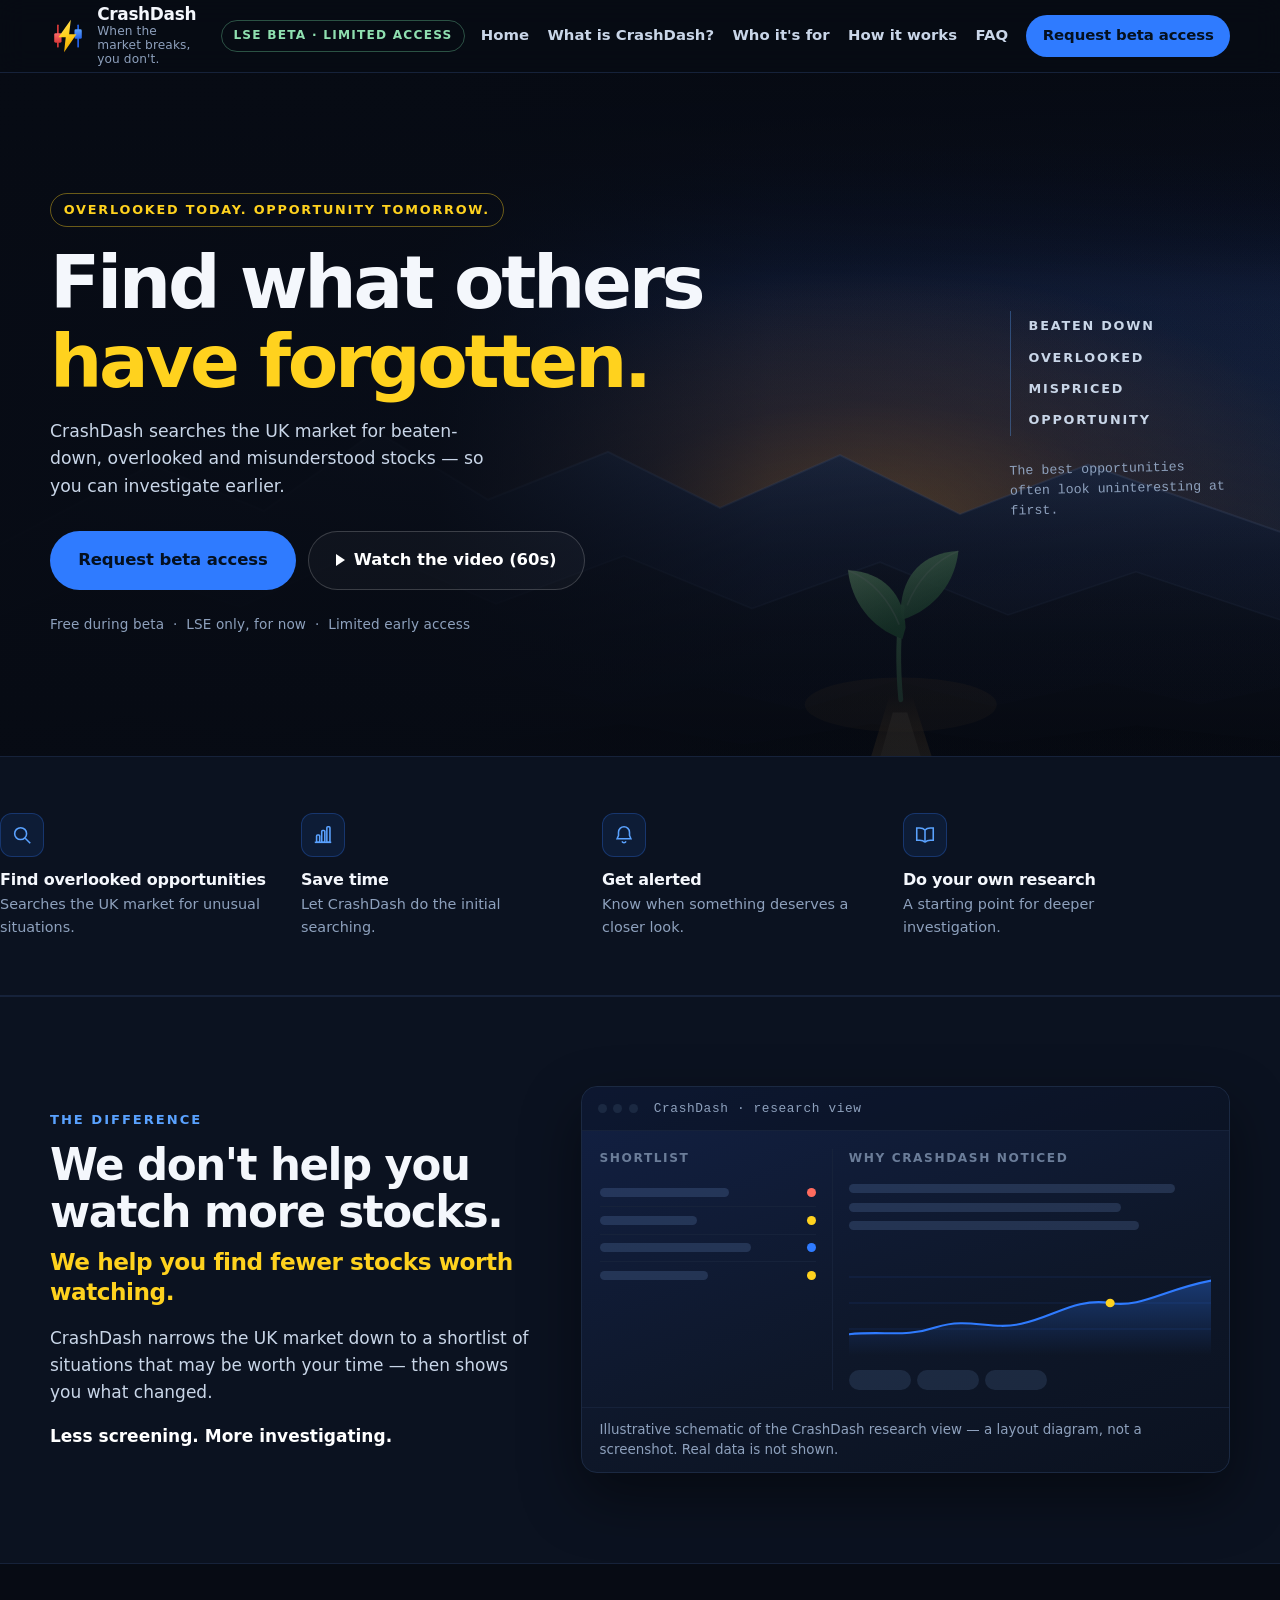
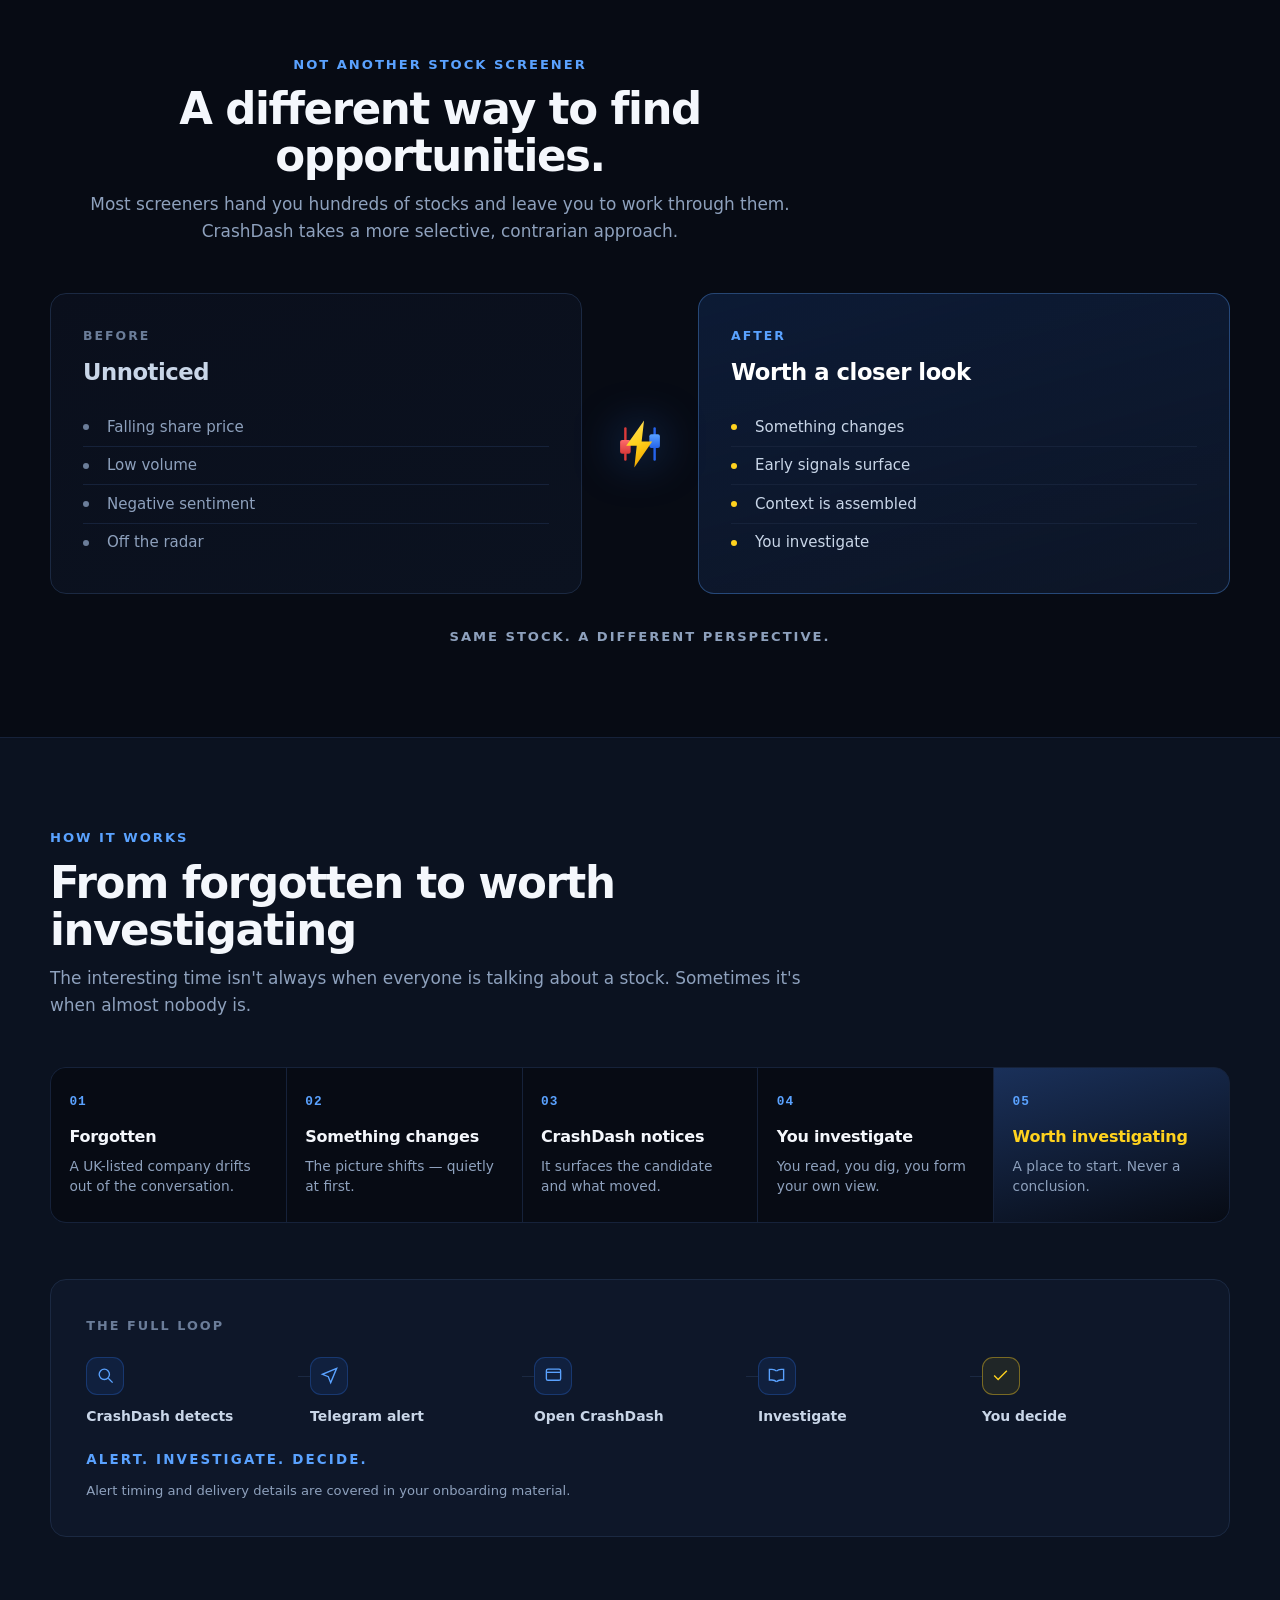
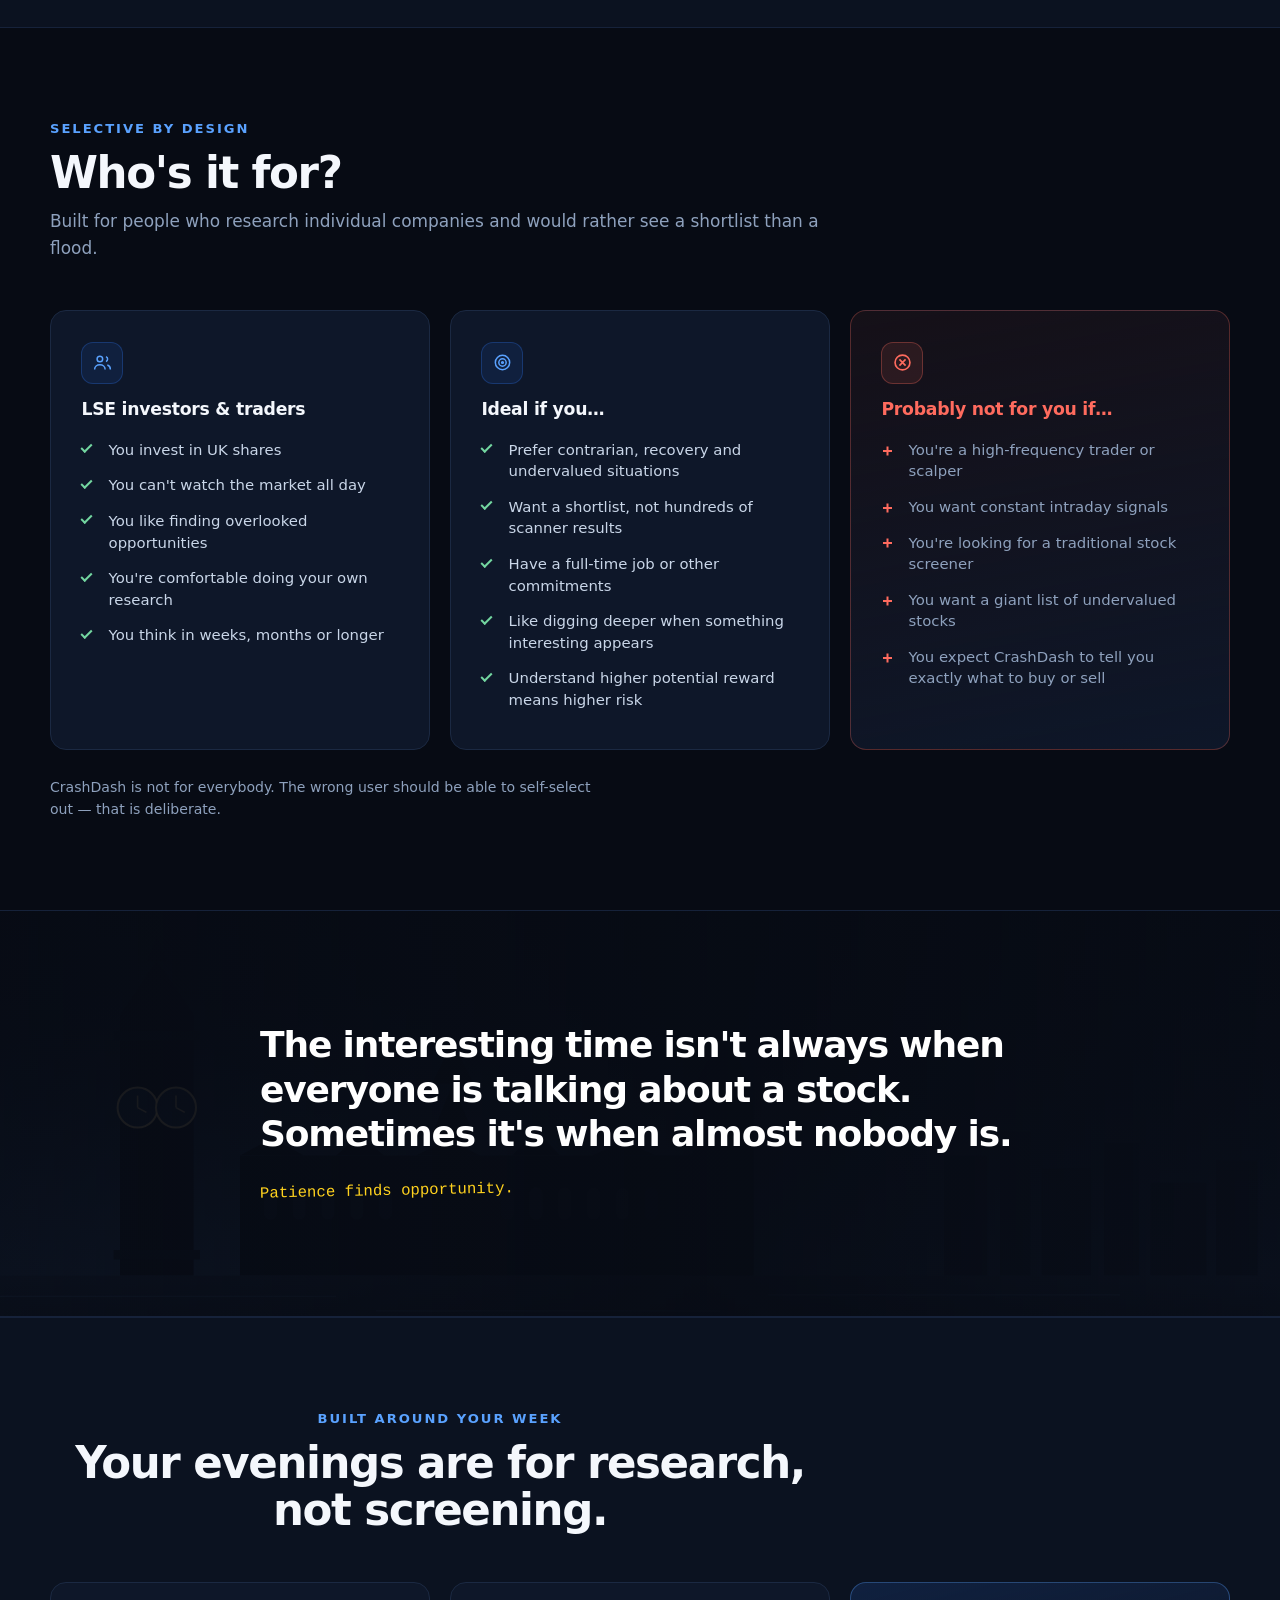
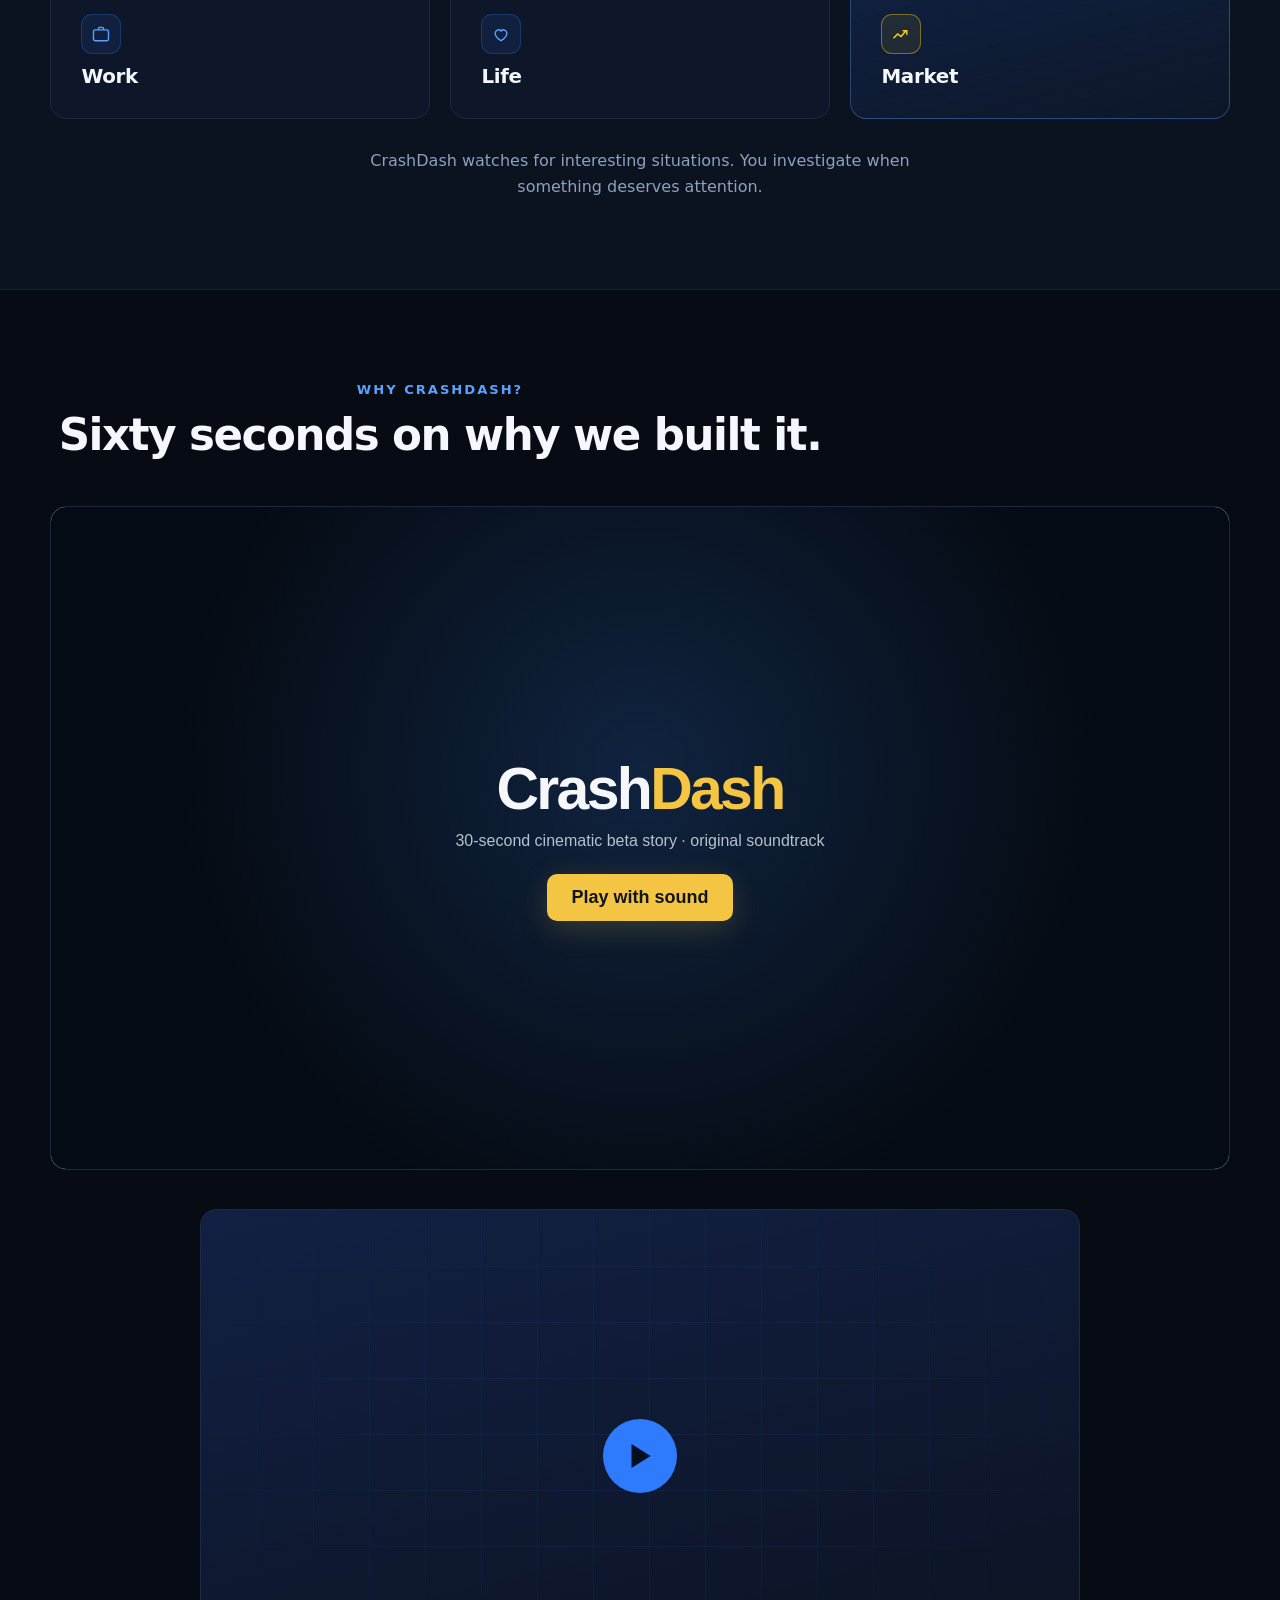
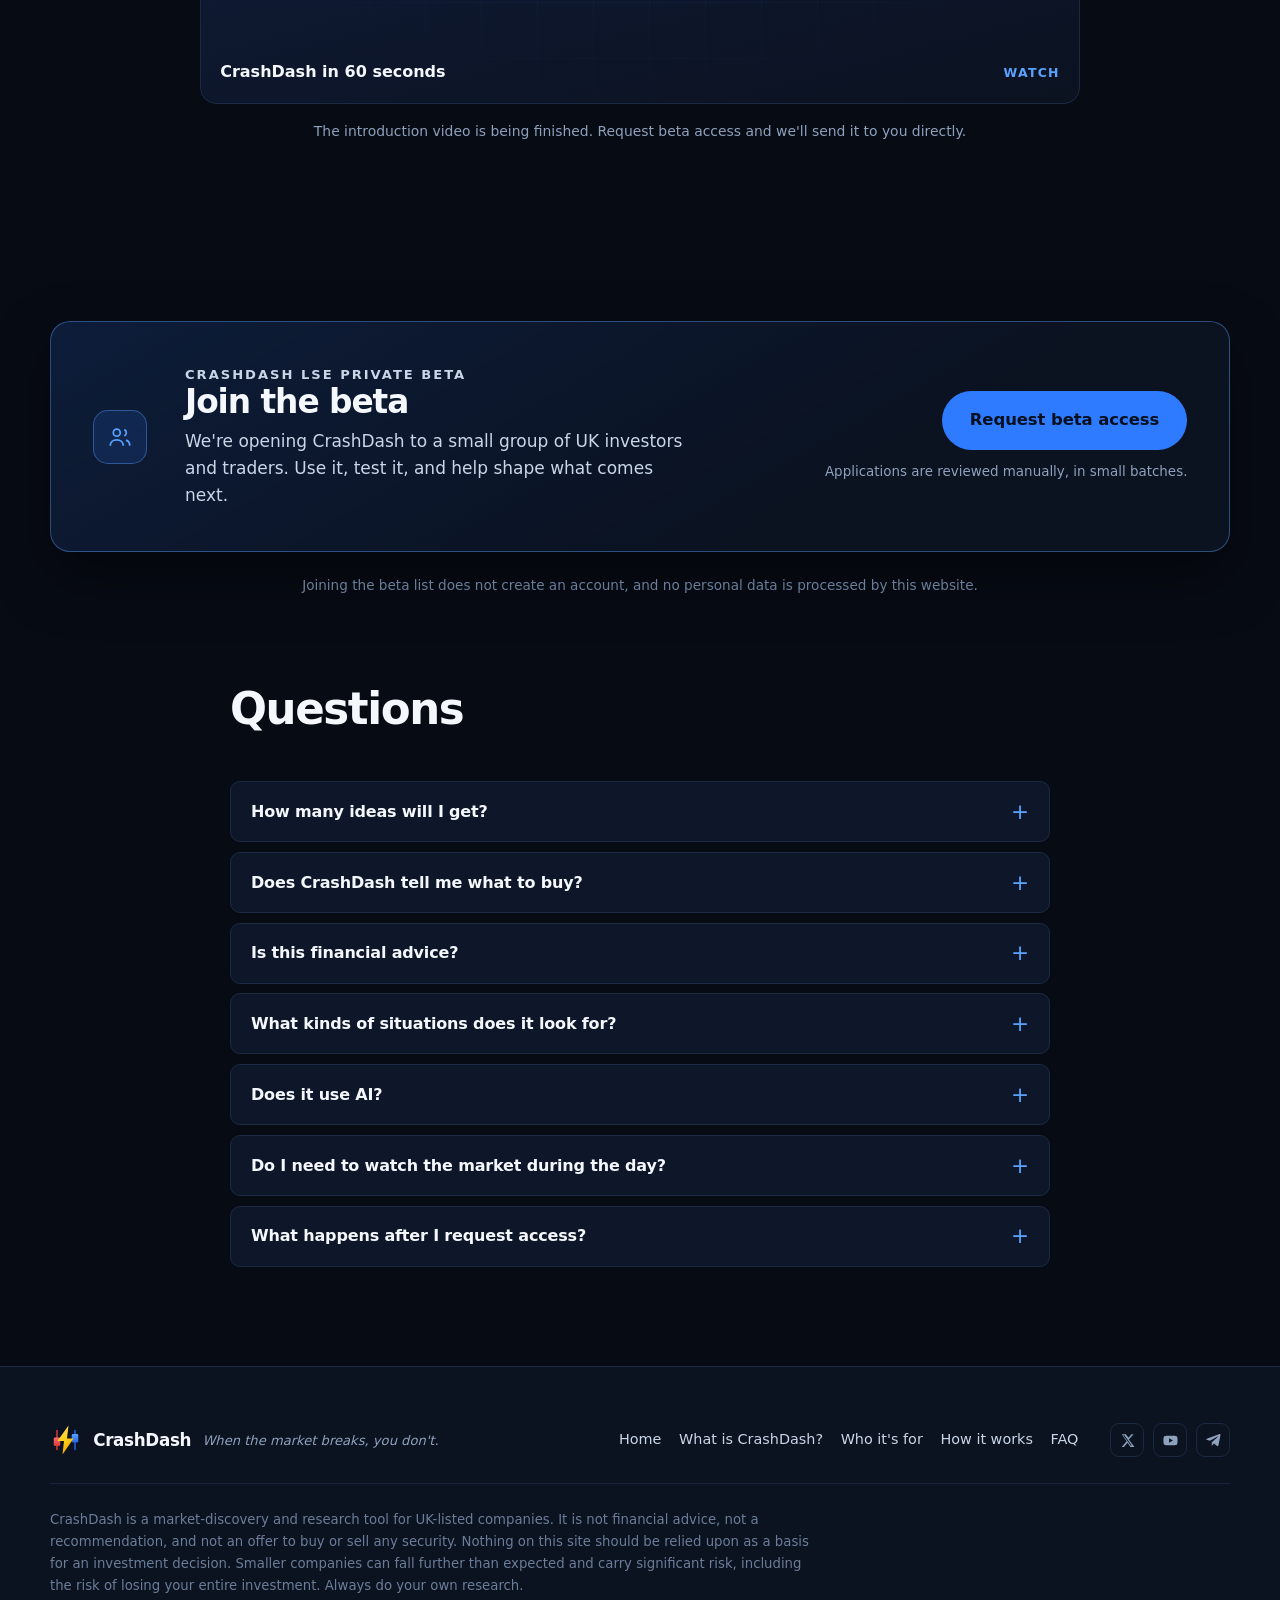
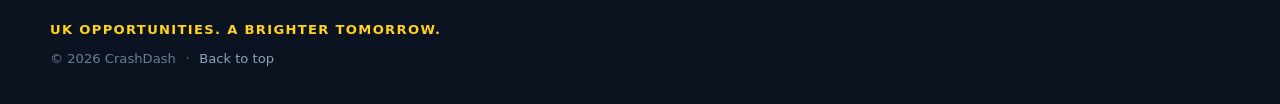
==== commit b452195f: "Embed cinematic and connect early access form" ====
--- a/index.html
+++ b/index.html
@@ -12,10 +12,11 @@
 
 <!-- Static-only boundary on load: connect-src 'none' means the page cannot call
      any API, and form-action 'none' means no form can post anywhere.
-     frame-src is listed only so the optional video facade can create an embed
-     AFTER a user clicks it; nothing third-party is requested on page load.
+     frame-src allows 'self' for the same-origin cinematic embed, plus the
+     optional video facade's third-party embed which is created only AFTER a
+     user clicks it; nothing third-party is requested on page load.
      frame-ancestors is not honoured in a meta tag; set it as an HTTP header. -->
-<meta http-equiv="Content-Security-Policy" content="default-src 'self'; img-src 'self' data:; style-src 'self'; script-src 'self'; connect-src 'none'; form-action 'none'; base-uri 'none'; object-src 'none'; frame-src https://www.youtube-nocookie.com https://www.youtube.com">
+<meta http-equiv="Content-Security-Policy" content="default-src 'self'; img-src 'self' data:; style-src 'self'; script-src 'self'; connect-src 'none'; form-action 'none'; base-uri 'none'; object-src 'none'; frame-src 'self' https://www.youtube-nocookie.com https://www.youtube.com">
 
 <meta property="og:type" content="website">
 <meta property="og:site_name" content="CrashDash">
@@ -517,6 +518,22 @@
         <h2>Sixty seconds on why we built it.</h2>
       </header>
 
+      <!-- CrashDash cinematic. Self-contained experience served from the
+           CrashDash_Cinematic_HTML_MUSIC/ folder. It is embedded in an
+           isolated iframe so its own full-viewport layout, 16:9 stage,
+           animation timeline and single audio track keep working exactly as
+           built, without inheriting this page's styles or scroll behaviour.
+           The CSP above permits this with frame-src 'self'. -->
+      <div class="crashdash-cinematic-wrapper">
+        <iframe
+          class="crashdash-cinematic-frame"
+          src="CrashDash_Cinematic_HTML_MUSIC/index.html"
+          title="CrashDash cinematic introduction"
+          loading="eager"
+          allow="autoplay; fullscreen"
+        ></iframe>
+      </div>
+
       <!-- Video facade. Click-to-load: nothing third-party is requested until the
            visitor chooses to play. Configure the URL in assets/js/config.js. -->
       <div class="video" data-video-block>
--- a/assets/css/styles.css
+++ b/assets/css/styles.css
@@ -615,6 +615,18 @@
 .video iframe {
   width: 100%; aspect-ratio: 16 / 9; border: 0; border-radius: var(--radius);
   display: block; background: #000;
+}
+
+/* --- 13b cinematic intro ------------------------------------------------- */
+/* Contains the self-hosted cinematic embedded in the #video section from
+   CrashDash_Cinematic_HTML_MUSIC/. The experience is isolated in an iframe,
+   so these rules only size and contain the frame; they deliberately do not
+   reach inside it. Scoped to the two cinematic classes only. */
+.crashdash-cinematic-wrapper { margin: 0 auto clamp(1.4rem, 3vw, 2.4rem); }
+.crashdash-cinematic-frame {
+  display: block; width: 100%; aspect-ratio: 16 / 9;
+  border: 1px solid var(--line); border-radius: var(--radius);
+  background: #000;
 }
 
 /* --- 14 beta ------------------------------------------------------------- */
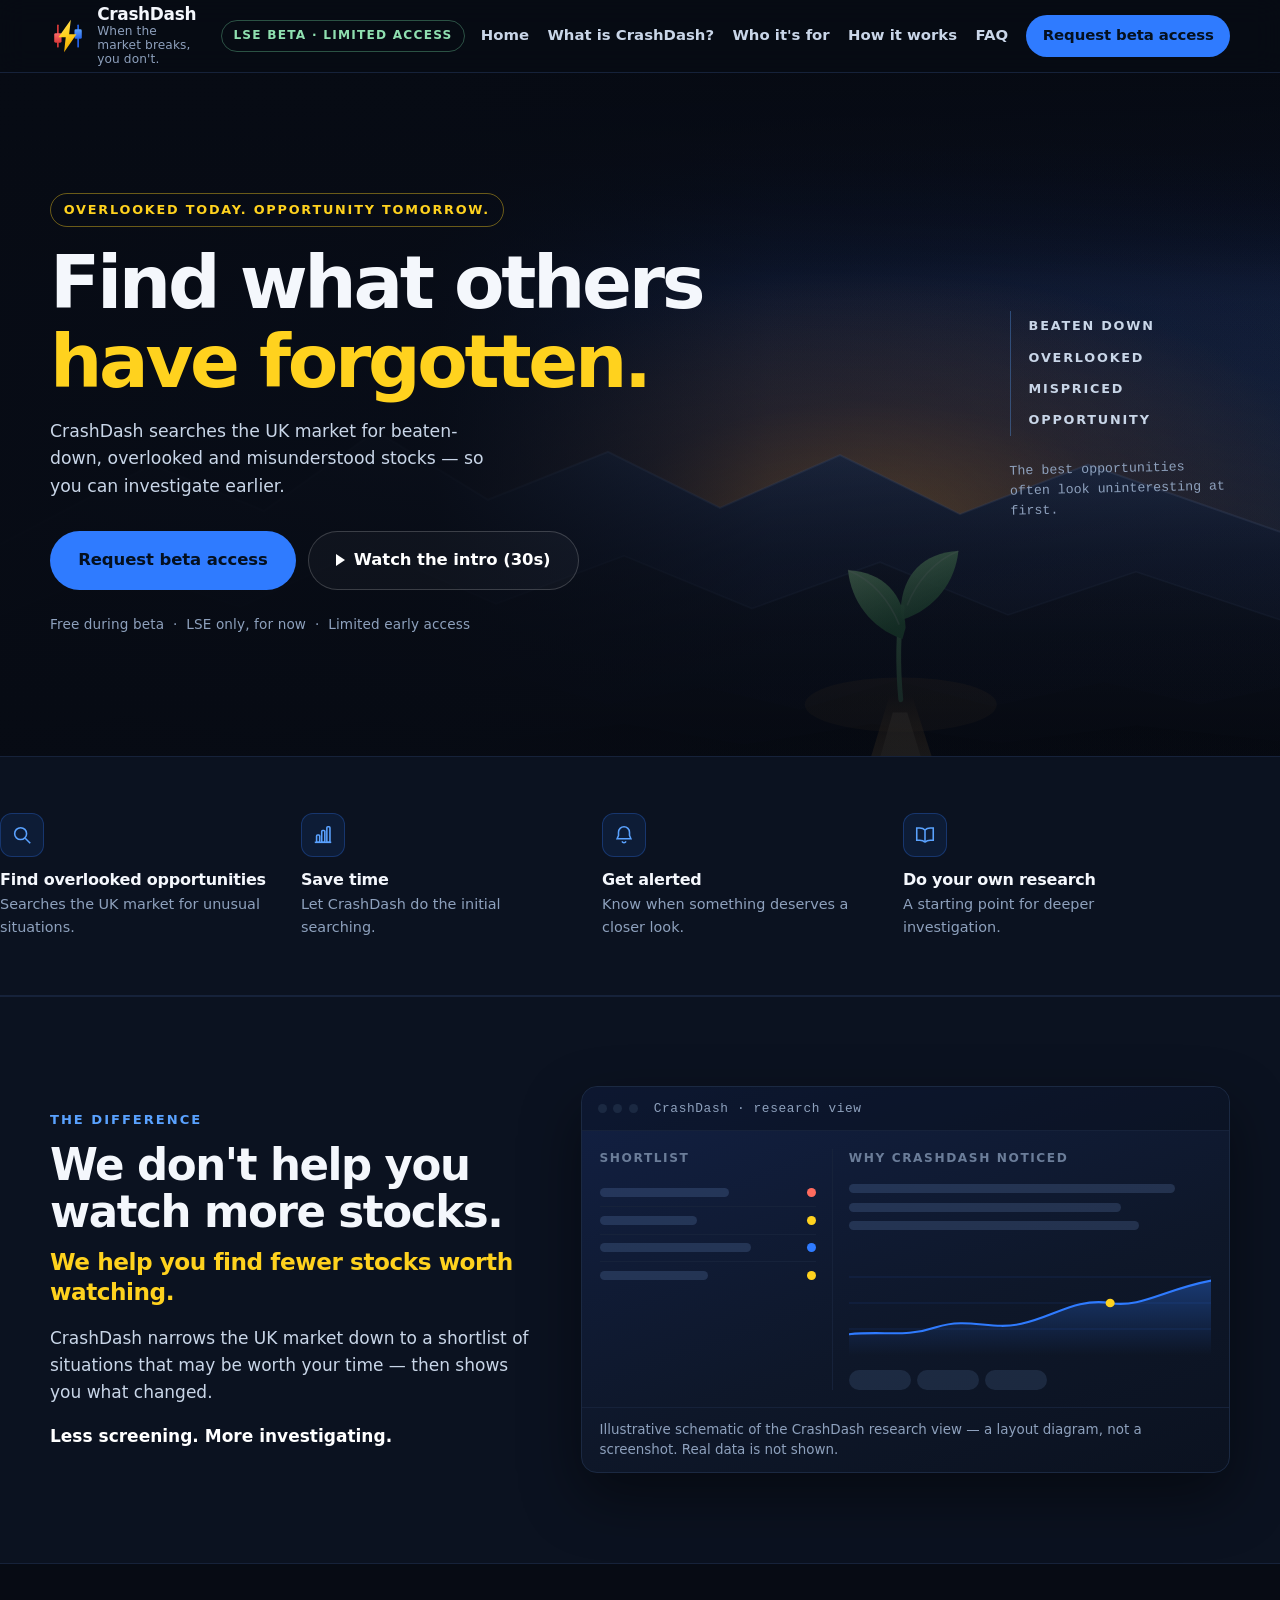
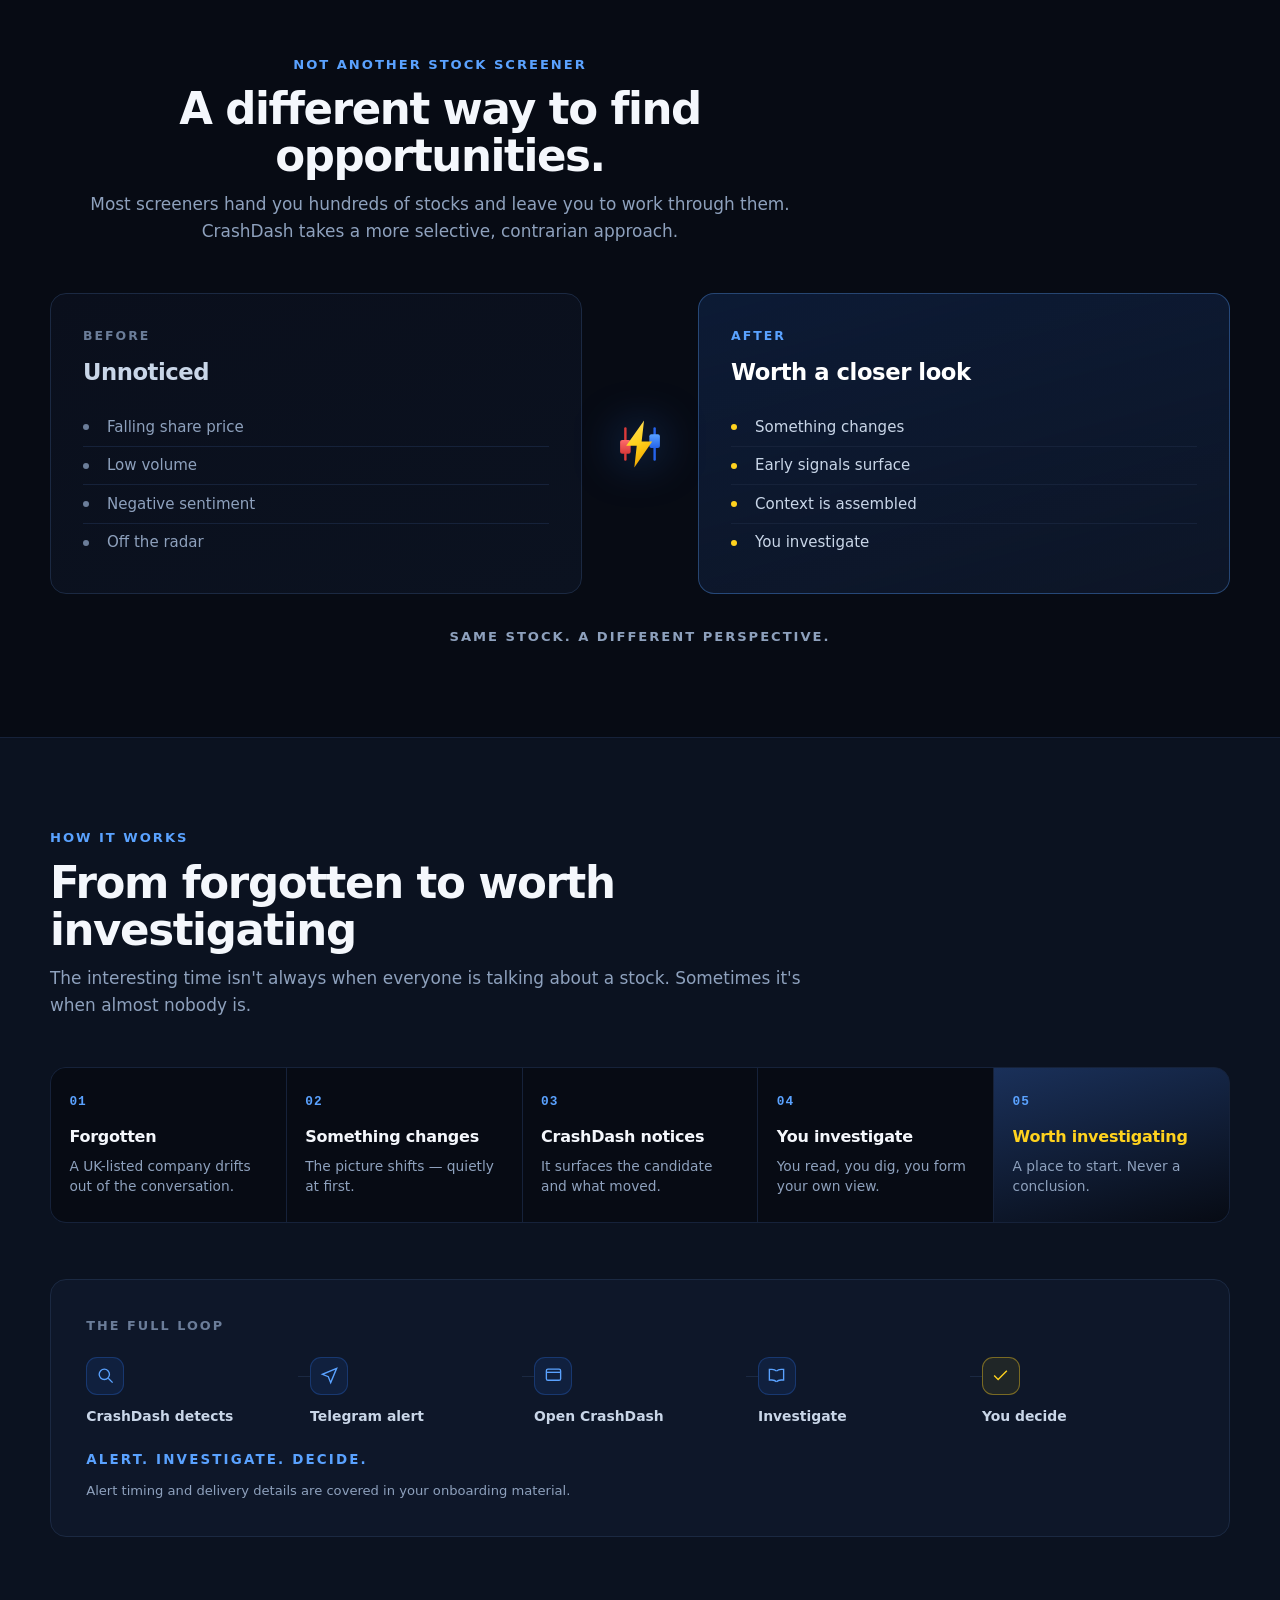
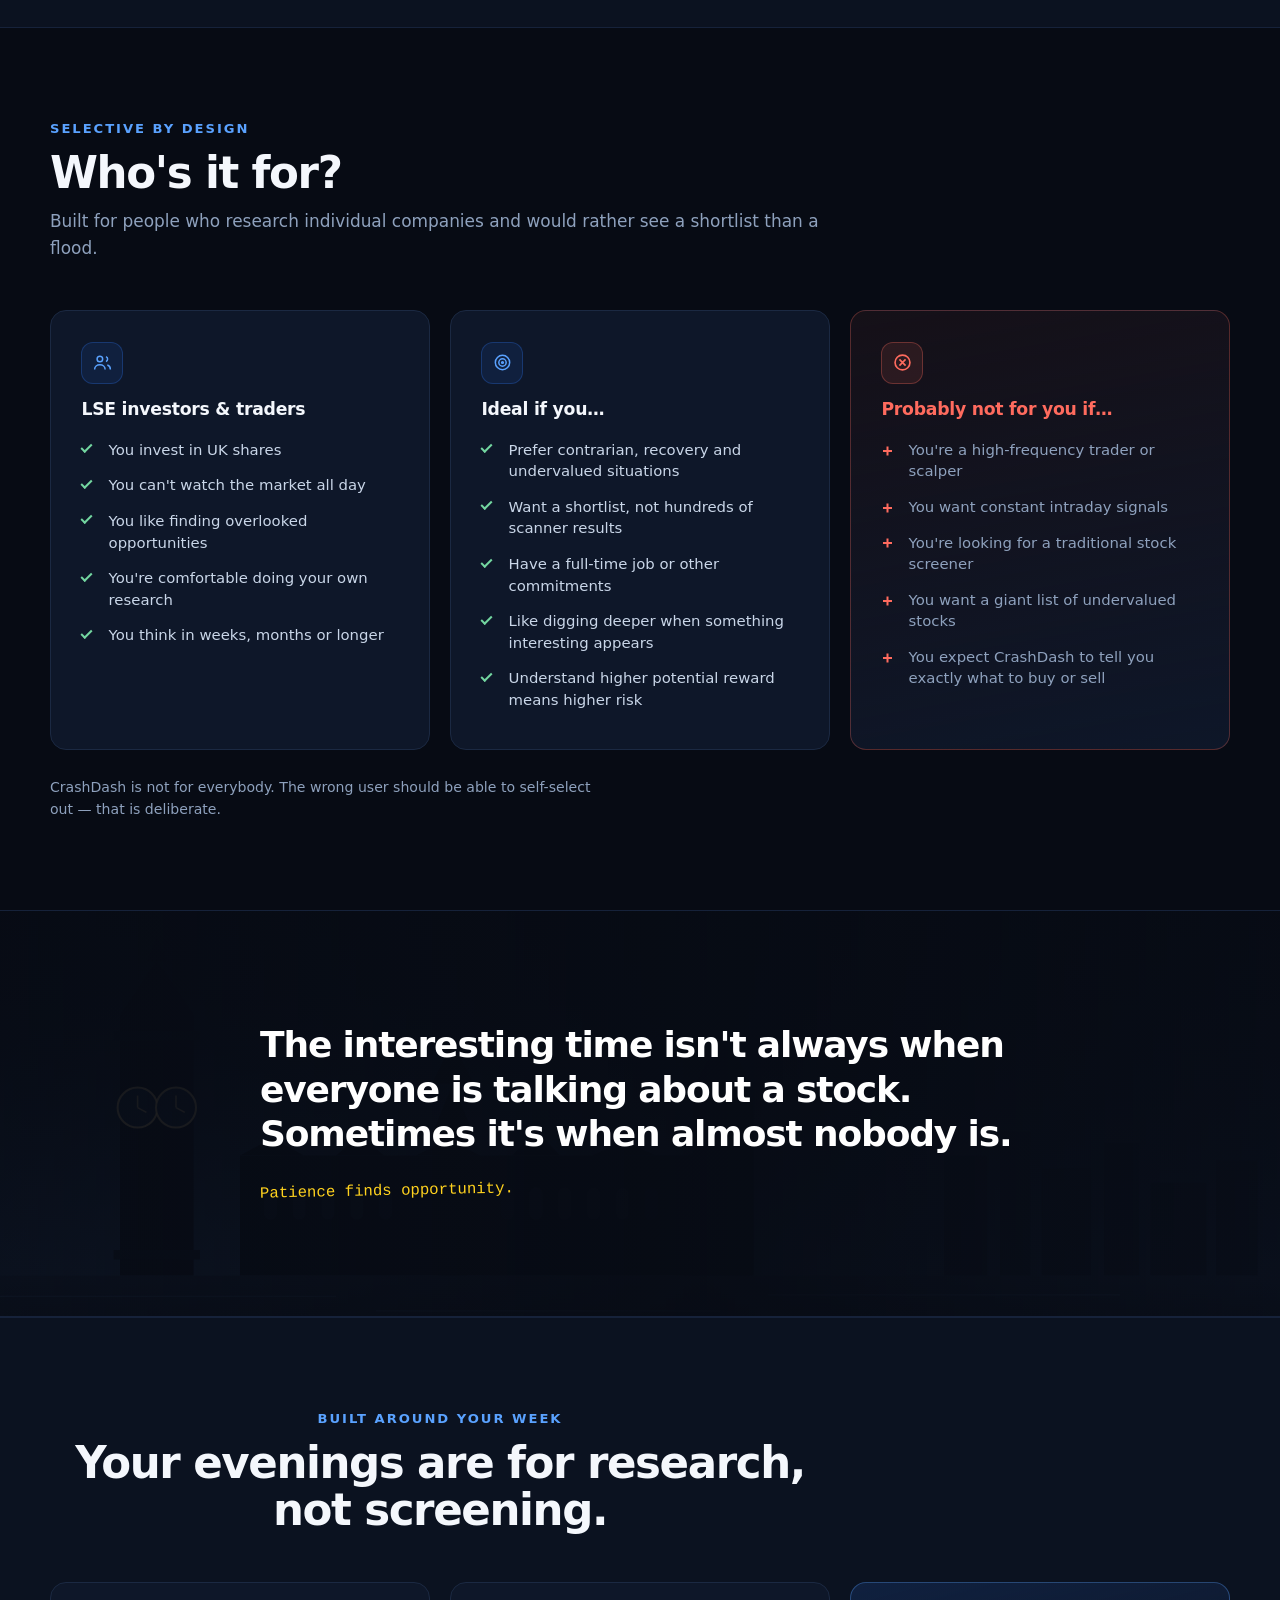
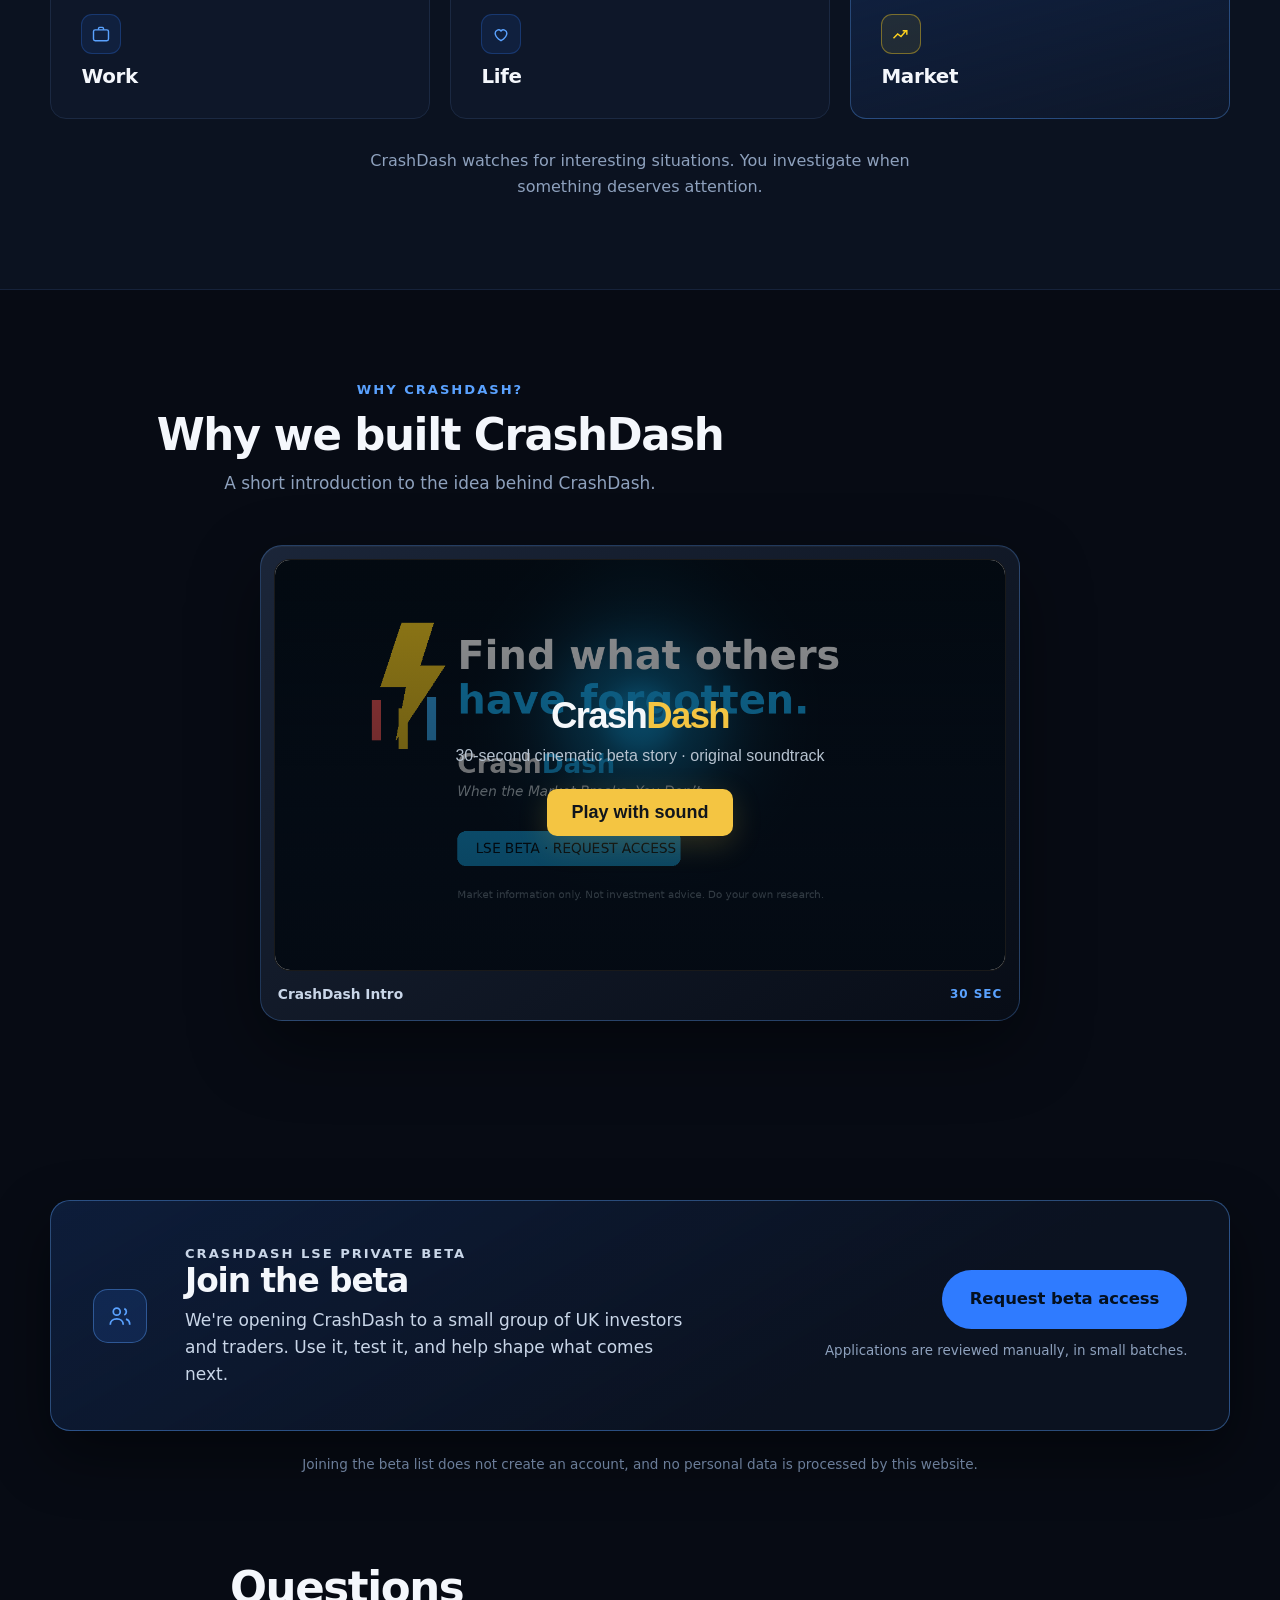
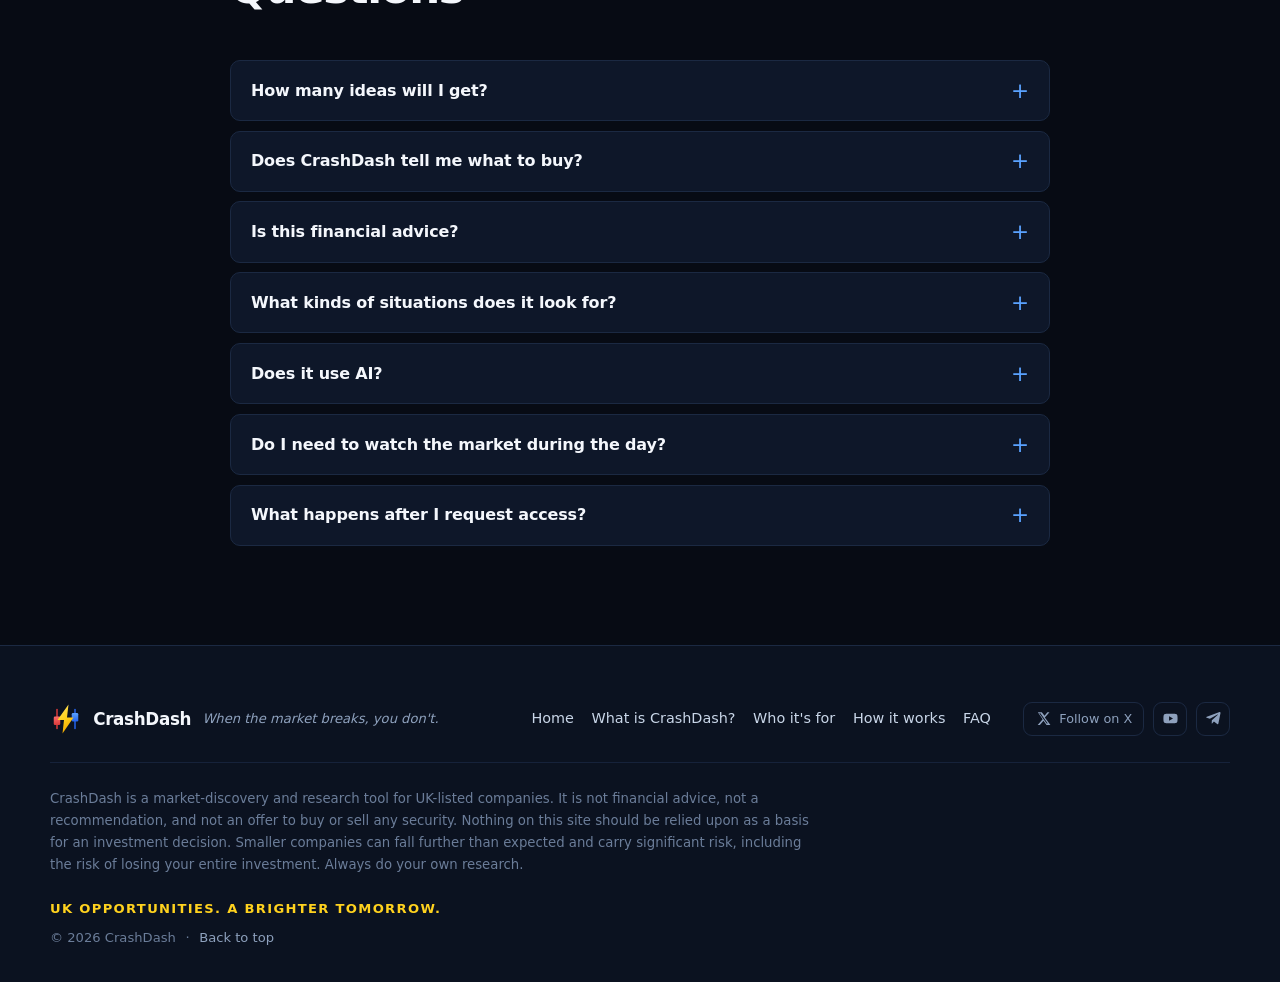
==== commit 1b4ff91f: "Polish marketing homepage cinematic experience" ====
--- a/index.html
+++ b/index.html
@@ -12,11 +12,9 @@
 
 <!-- Static-only boundary on load: connect-src 'none' means the page cannot call
      any API, and form-action 'none' means no form can post anywhere.
-     frame-src allows 'self' for the same-origin cinematic embed, plus the
-     optional video facade's third-party embed which is created only AFTER a
-     user clicks it; nothing third-party is requested on page load.
+     frame-src allows 'self' for the same-origin cinematic embed.
      frame-ancestors is not honoured in a meta tag; set it as an HTTP header. -->
-<meta http-equiv="Content-Security-Policy" content="default-src 'self'; img-src 'self' data:; style-src 'self'; script-src 'self'; connect-src 'none'; form-action 'none'; base-uri 'none'; object-src 'none'; frame-src 'self' https://www.youtube-nocookie.com https://www.youtube.com">
+<meta http-equiv="Content-Security-Policy" content="default-src 'self'; img-src 'self' data:; style-src 'self'; script-src 'self'; connect-src 'none'; form-action 'none'; base-uri 'none'; object-src 'none'; frame-src 'self'">
 
 <meta property="og:type" content="website">
 <meta property="og:site_name" content="CrashDash">
@@ -94,7 +92,7 @@
           <a class="btn btn--primary btn--lg" data-beta-link href="#beta">Request beta access</a>
           <a class="btn btn--ghost btn--lg" href="#video">
             <span class="btn__play" aria-hidden="true"></span>
-            Watch the video (60s)
+            Watch the intro (30s)
           </a>
         </div>
 
@@ -515,41 +513,30 @@
     <div class="wrap">
       <header class="section__head center">
         <p class="kicker">Why CrashDash?</p>
-        <h2>Sixty seconds on why we built it.</h2>
+        <h2>Why we built CrashDash</h2>
+        <p class="section__lede">A short introduction to the idea behind CrashDash.</p>
       </header>
 
       <!-- CrashDash cinematic. Self-contained experience served from the
-           CrashDash_Cinematic_HTML_MUSIC/ folder. It is embedded in an
+           assets/cinematic/ folder. It is embedded in an
            isolated iframe so its own full-viewport layout, 16:9 stage,
            animation timeline and single audio track keep working exactly as
            built, without inheriting this page's styles or scroll behaviour.
            The CSP above permits this with frame-src 'self'. -->
-      <div class="crashdash-cinematic-wrapper">
-        <iframe
-          class="crashdash-cinematic-frame"
-          src="CrashDash_Cinematic_HTML_MUSIC/index.html"
-          title="CrashDash cinematic introduction"
-          loading="eager"
-          allow="autoplay; fullscreen"
-        ></iframe>
-      </div>
-
-      <!-- Video facade. Click-to-load: nothing third-party is requested until the
-           visitor chooses to play. Configure the URL in assets/js/config.js. -->
-      <div class="video" data-video-block>
-        <button class="video__frame" type="button" data-video-play
-                aria-label="Play the CrashDash introduction video">
-          <span class="video__grid" aria-hidden="true"></span>
-          <span class="video__play" aria-hidden="true"></span>
-          <span class="video__meta">
-            <span class="video__title">CrashDash in 60 seconds</span>
-            <span class="video__len">Watch</span>
-          </span>
-        </button>
-        <p class="video__caption" data-video-caption>
-          The introduction video is being finished. Request beta access and we'll
-          send it to you directly.
-        </p>
+      <div class="crashdash-cinematic-wrapper" aria-label="CrashDash Intro, 30 seconds">
+        <div class="crashdash-cinematic-screen">
+          <iframe
+            class="crashdash-cinematic-frame"
+            src="assets/cinematic/index.html"
+            title="CrashDash Intro — 30 second cinematic"
+            loading="eager"
+            allow="autoplay; fullscreen"
+          ></iframe>
+        </div>
+        <div class="crashdash-cinematic-meta">
+          <span>CrashDash Intro</span>
+          <span>30 sec</span>
+        </div>
       </div>
     </div>
   </section>
@@ -677,12 +664,11 @@
       </nav>
 
       <div class="site-footer__social">
-        <!-- Social profiles: add real URLs here when they are confirmed public.
-             Left as non-links on purpose rather than pointing at unverified
-             accounts. -->
-        <span class="social" aria-hidden="true">
+        <a class="social social--x" href="https://x.com/CrashDashAI" target="_blank"
+           rel="noopener noreferrer" aria-label="Follow CrashDash on X">
           <svg viewBox="0 0 24 24" fill="currentColor"><path d="M17.5 3h3l-6.6 7.6L21.8 21h-5.5l-4.3-5.7L6.9 21H3.8l7-8-6.8-10h5.6l3.9 5.2L17.5 3Zm-1 16h1.6L7.6 4.6H5.9L16.5 19Z"/></svg>
-        </span>
+          <span>Follow on X</span>
+        </a>
         <span class="social" aria-hidden="true">
           <svg viewBox="0 0 24 24" fill="currentColor"><path d="M22 12s0-3.2-.4-4.7a2.5 2.5 0 0 0-1.7-1.7C18.3 5.2 12 5.2 12 5.2s-6.3 0-7.9.4a2.5 2.5 0 0 0-1.7 1.7C2 8.8 2 12 2 12s0 3.2.4 4.7c.2.9.9 1.5 1.7 1.7 1.6.4 7.9.4 7.9.4s6.3 0 7.9-.4a2.5 2.5 0 0 0 1.7-1.7C22 15.2 22 12 22 12ZM10 15.2V8.8l5.5 3.2-5.5 3.2Z"/></svg>
         </span>
--- a/assets/css/styles.css
+++ b/assets/css/styles.css
@@ -561,72 +561,35 @@
   color: var(--muted); font-size: 1rem;
 }
 
-/* --- 13 video ------------------------------------------------------------ */
-.video { max-width: 880px; margin-inline: auto; }
-.video__frame {
-  position: relative; display: block; width: 100%;
-  aspect-ratio: 16 / 9;
-  border: 1px solid var(--line);
-  border-radius: var(--radius);
-  background: linear-gradient(165deg, var(--panel-3), var(--panel));
-  cursor: pointer; overflow: hidden; padding: 0;
-  font: inherit; color: inherit;
-}
-.video__frame:hover { border-color: rgba(90, 162, 255, 0.4); }
-.video__frame:hover .video__play { transform: translate(-50%, -50%) scale(1.06); }
-.video__grid {
-  position: absolute; inset: 0;
-  background-image:
-    linear-gradient(rgba(47,123,255,.09) 1px, transparent 1px),
-    linear-gradient(90deg, rgba(47,123,255,.09) 1px, transparent 1px);
-  background-size: 56px 56px;
-  mask-image: radial-gradient(ellipse at 50% 45%, #000 30%, transparent 78%);
-  -webkit-mask-image: radial-gradient(ellipse at 50% 45%, #000 30%, transparent 78%);
-}
-.video__play {
-  position: absolute; left: 50%; top: 50%;
-  transform: translate(-50%, -50%);
-  width: 74px; height: 74px; border-radius: 50%;
-  background: var(--accent);
-  transition: transform 0.18s ease;
-}
-.video__play::after {
-  content: ""; position: absolute; left: 52%; top: 50%;
-  transform: translate(-50%, -50%);
-  width: 0; height: 0;
-  border-left: 19px solid #04101f;
-  border-top: 12px solid transparent;
-  border-bottom: 12px solid transparent;
-}
-.video__meta {
-  position: absolute; left: 1.2rem; bottom: 1.1rem; right: 1.2rem;
-  display: flex; align-items: baseline; justify-content: space-between; gap: 1rem;
-  text-align: left;
-}
-.video__title { font-weight: 680; font-size: 1rem; }
-.video__len {
-  font-size: 0.78rem; font-weight: 700; letter-spacing: 0.1em;
-  text-transform: uppercase; color: var(--accent-light);
-}
-.video__caption {
-  margin: 1rem 0 0; text-align: center;
-  font-size: 0.87rem; color: var(--muted);
-}
-.video iframe {
-  width: 100%; aspect-ratio: 16 / 9; border: 0; border-radius: var(--radius);
-  display: block; background: #000;
-}
-
-/* --- 13b cinematic intro ------------------------------------------------- */
+/* --- 13 cinematic intro -------------------------------------------------- */
 /* Contains the self-hosted cinematic embedded in the #video section from
-   CrashDash_Cinematic_HTML_MUSIC/. The experience is isolated in an iframe,
+   assets/cinematic/. The experience is isolated in an iframe,
    so these rules only size and contain the frame; they deliberately do not
    reach inside it. Scoped to the two cinematic classes only. */
-.crashdash-cinematic-wrapper { margin: 0 auto clamp(1.4rem, 3vw, 2.4rem); }
+.crashdash-cinematic-wrapper {
+  max-width: 760px; margin: 0 auto;
+  padding: clamp(.55rem, 1.2vw, .8rem);
+  border: 1px solid rgba(90, 162, 255, .28);
+  border-radius: calc(var(--radius) + 6px);
+  background: linear-gradient(145deg, rgba(28, 39, 59, .96), rgba(8, 13, 23, .98));
+  box-shadow: 0 26px 70px rgba(0, 0, 0, .42), inset 0 1px rgba(255,255,255,.04);
+}
+.crashdash-cinematic-screen {
+  overflow: hidden; border: 1px solid rgba(255,255,255,.1);
+  border-radius: var(--radius); background: #000;
+}
 .crashdash-cinematic-frame {
   display: block; width: 100%; aspect-ratio: 16 / 9;
-  border: 1px solid var(--line); border-radius: var(--radius);
-  background: #000;
+  border: 0; background: #000;
+}
+.crashdash-cinematic-meta {
+  display: flex; align-items: center; justify-content: space-between; gap: 1rem;
+  padding: .75rem .25rem .1rem; color: var(--ink-soft);
+  font-size: .86rem; font-weight: 680;
+}
+.crashdash-cinematic-meta span:last-child {
+  color: var(--accent-light); font-size: .75rem; letter-spacing: .08em;
+  text-transform: uppercase;
 }
 
 /* --- 14 beta ------------------------------------------------------------- */
@@ -702,11 +665,13 @@
 .site-footer__nav a { color: var(--ink-soft); font-size: 0.9rem; }
 .site-footer__social { display: flex; gap: 0.55rem; }
 .social {
-  display: grid; place-items: center;
+  display: inline-flex; align-items: center; justify-content: center; gap: .45rem;
   width: 34px; height: 34px; border-radius: 9px;
   border: 1px solid var(--line); color: var(--muted);
 }
 .social svg { width: 17px; height: 17px; }
+.social--x { width: auto; padding: 0 .7rem; font-size: .8rem; }
+.social--x:hover { border-color: rgba(90,162,255,.45); color: var(--ink); }
 
 .site-footer__legal {
   margin: 0 0 1.4rem; max-width: 92ch;
@@ -783,18 +748,11 @@
   .hero__subtext { font-size: 0.8rem; }
   .beta__icon { display: none; }
   .beta { grid-template-columns: 1fr; }
-  .video__meta { flex-direction: column; gap: 0.25rem; align-items: flex-start; }
-  .video__play { width: 60px; height: 60px; }
-  .video__play::after {
-    border-left-width: 16px;
-    border-top-width: 10px;
-    border-bottom-width: 10px;
-  }
 }
 
 /* --- 18 print ------------------------------------------------------------ */
 @media print {
-  .site-header, .nav-toggle, .video, .hero__atmosphere, .hero__scrim,
+  .site-header, .nav-toggle, .crashdash-cinematic-wrapper, .hero__atmosphere, .hero__scrim,
   .quote__bg, .quote__scrim, .schematic__chrome { display: none !important; }
   body { background: #fff; color: #000; }
 }
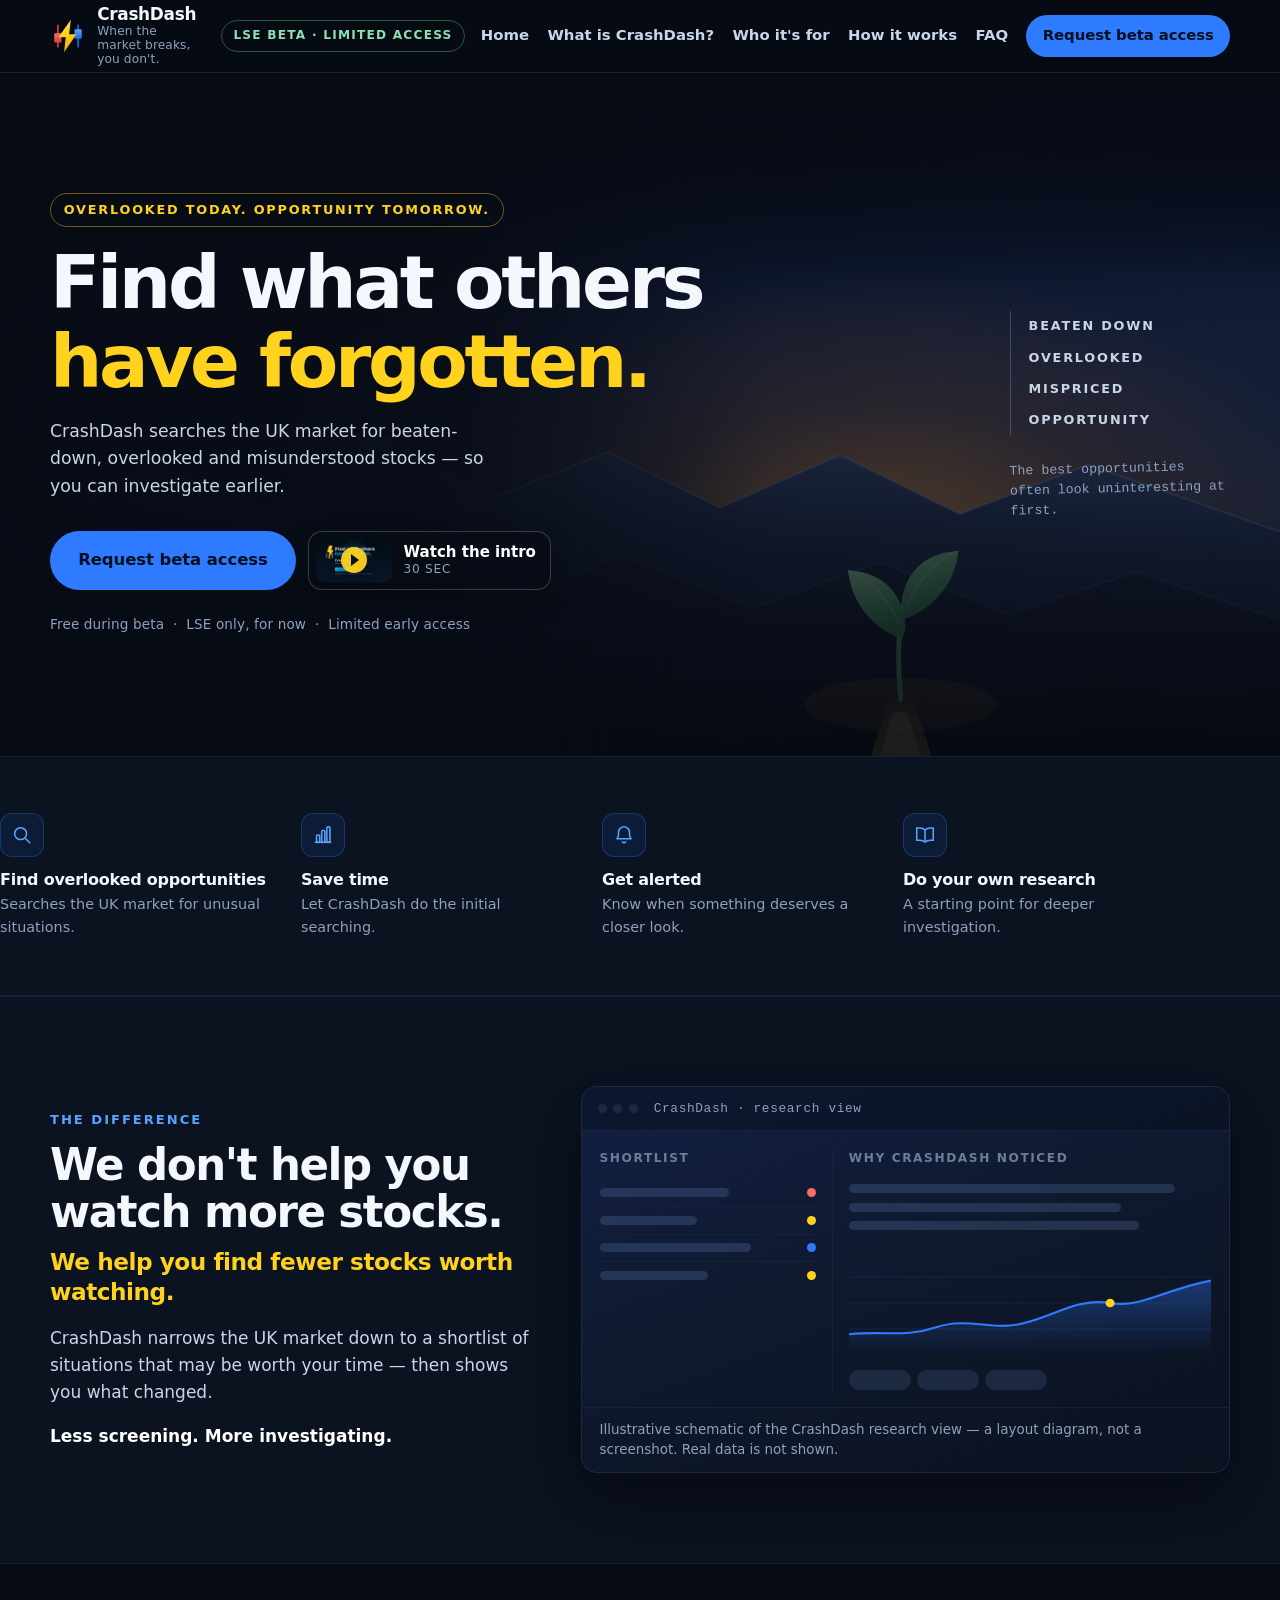
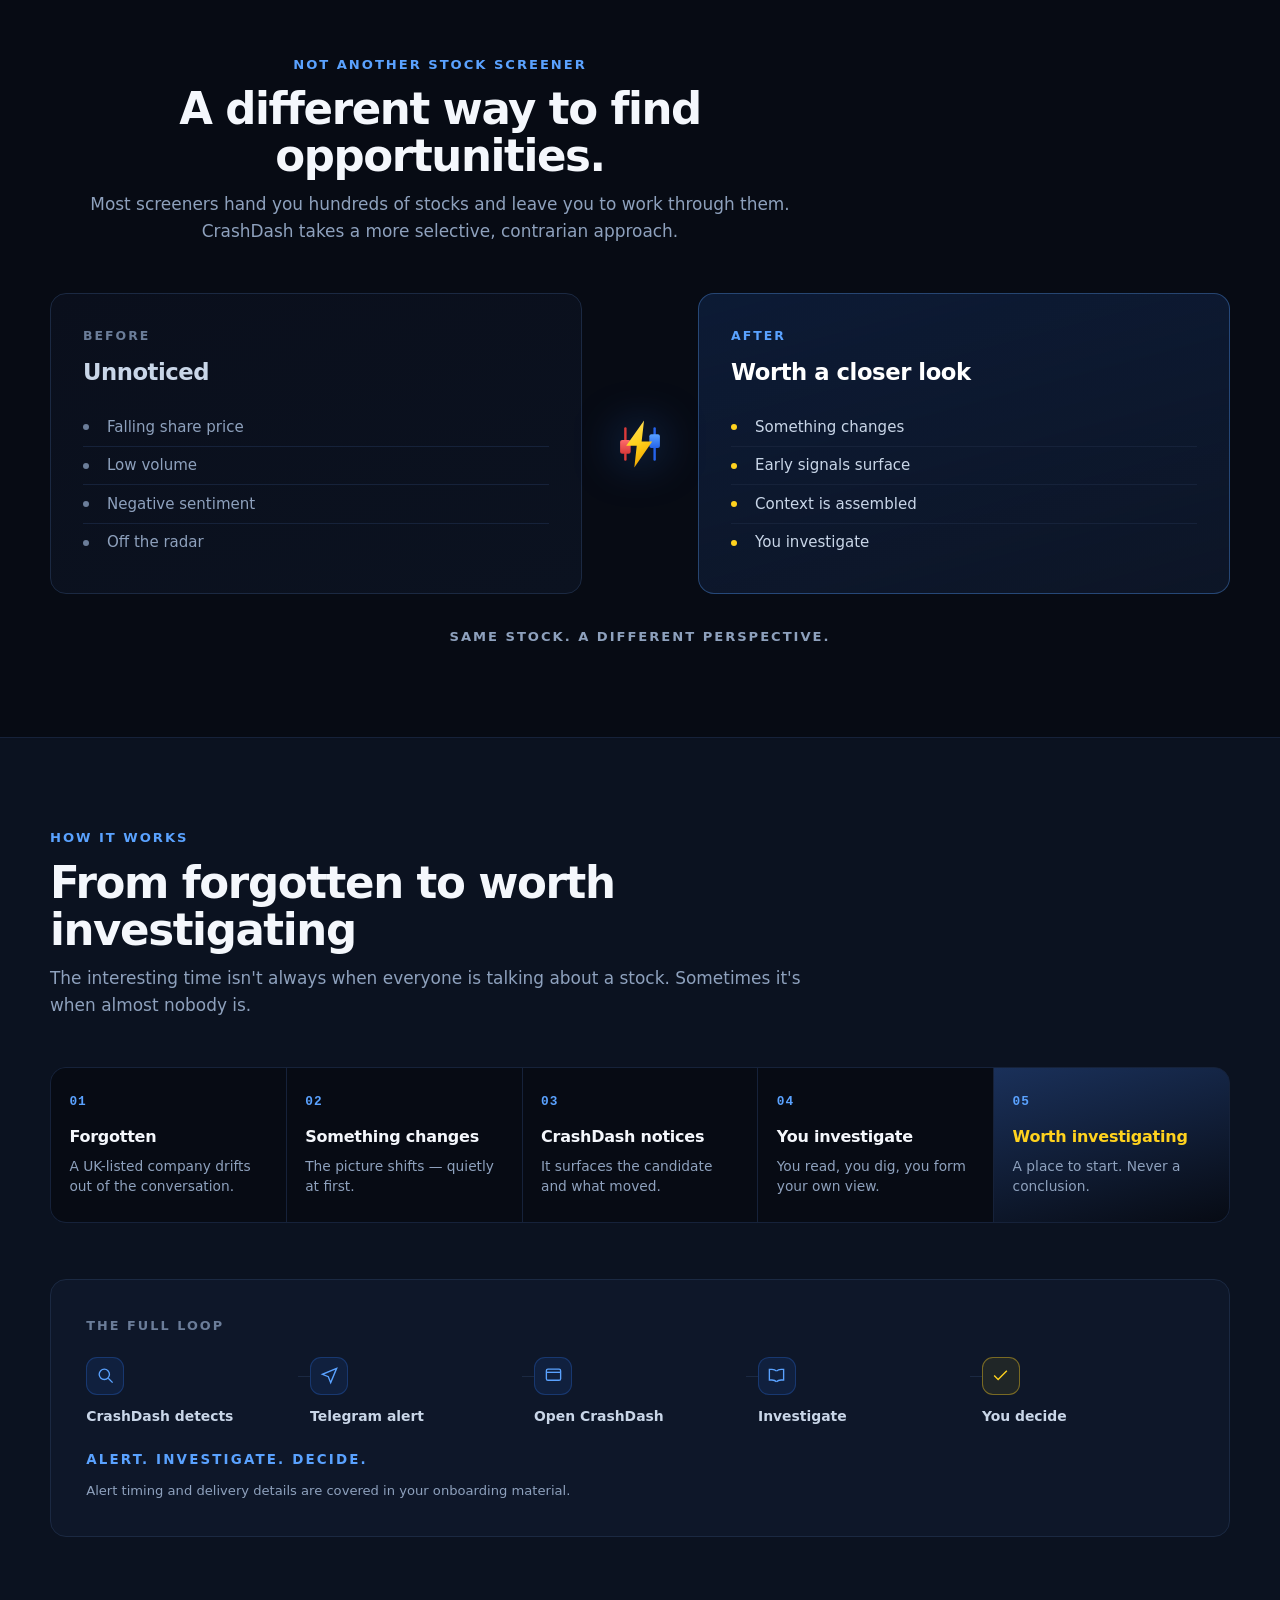
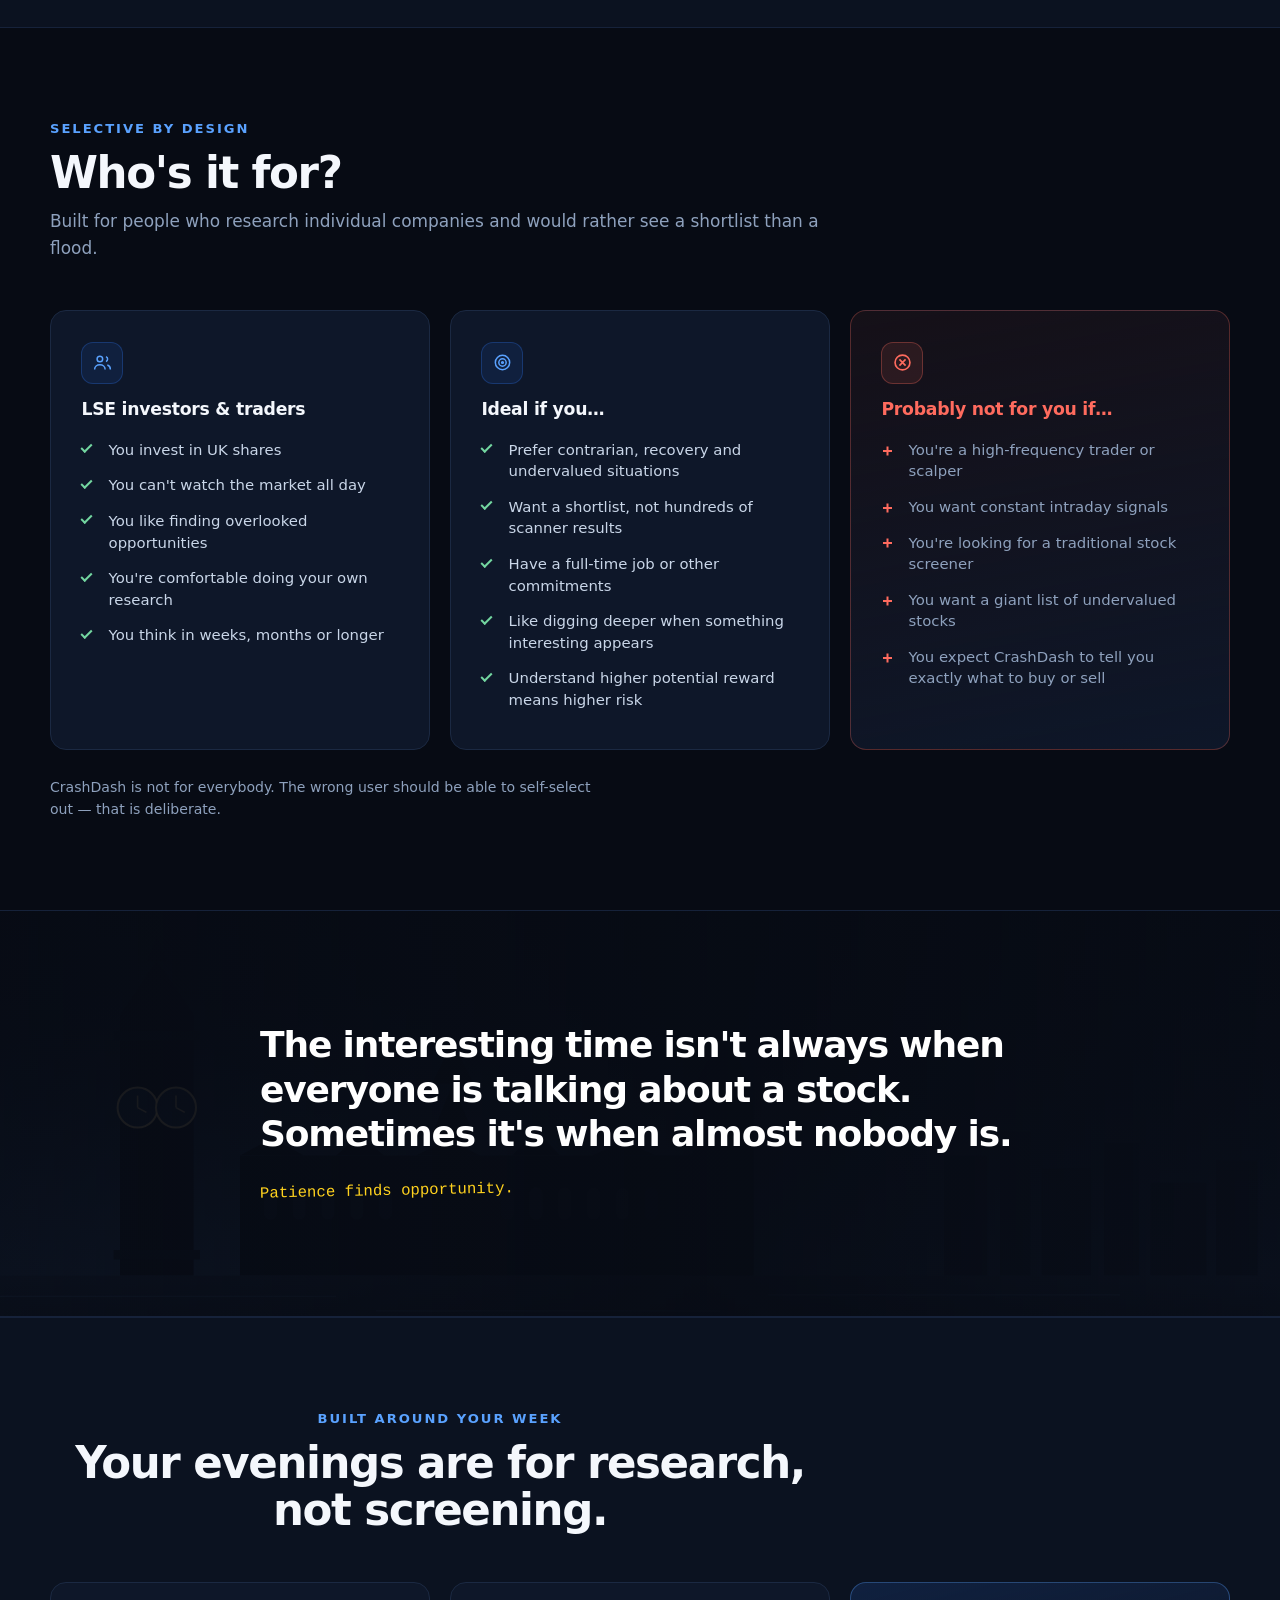
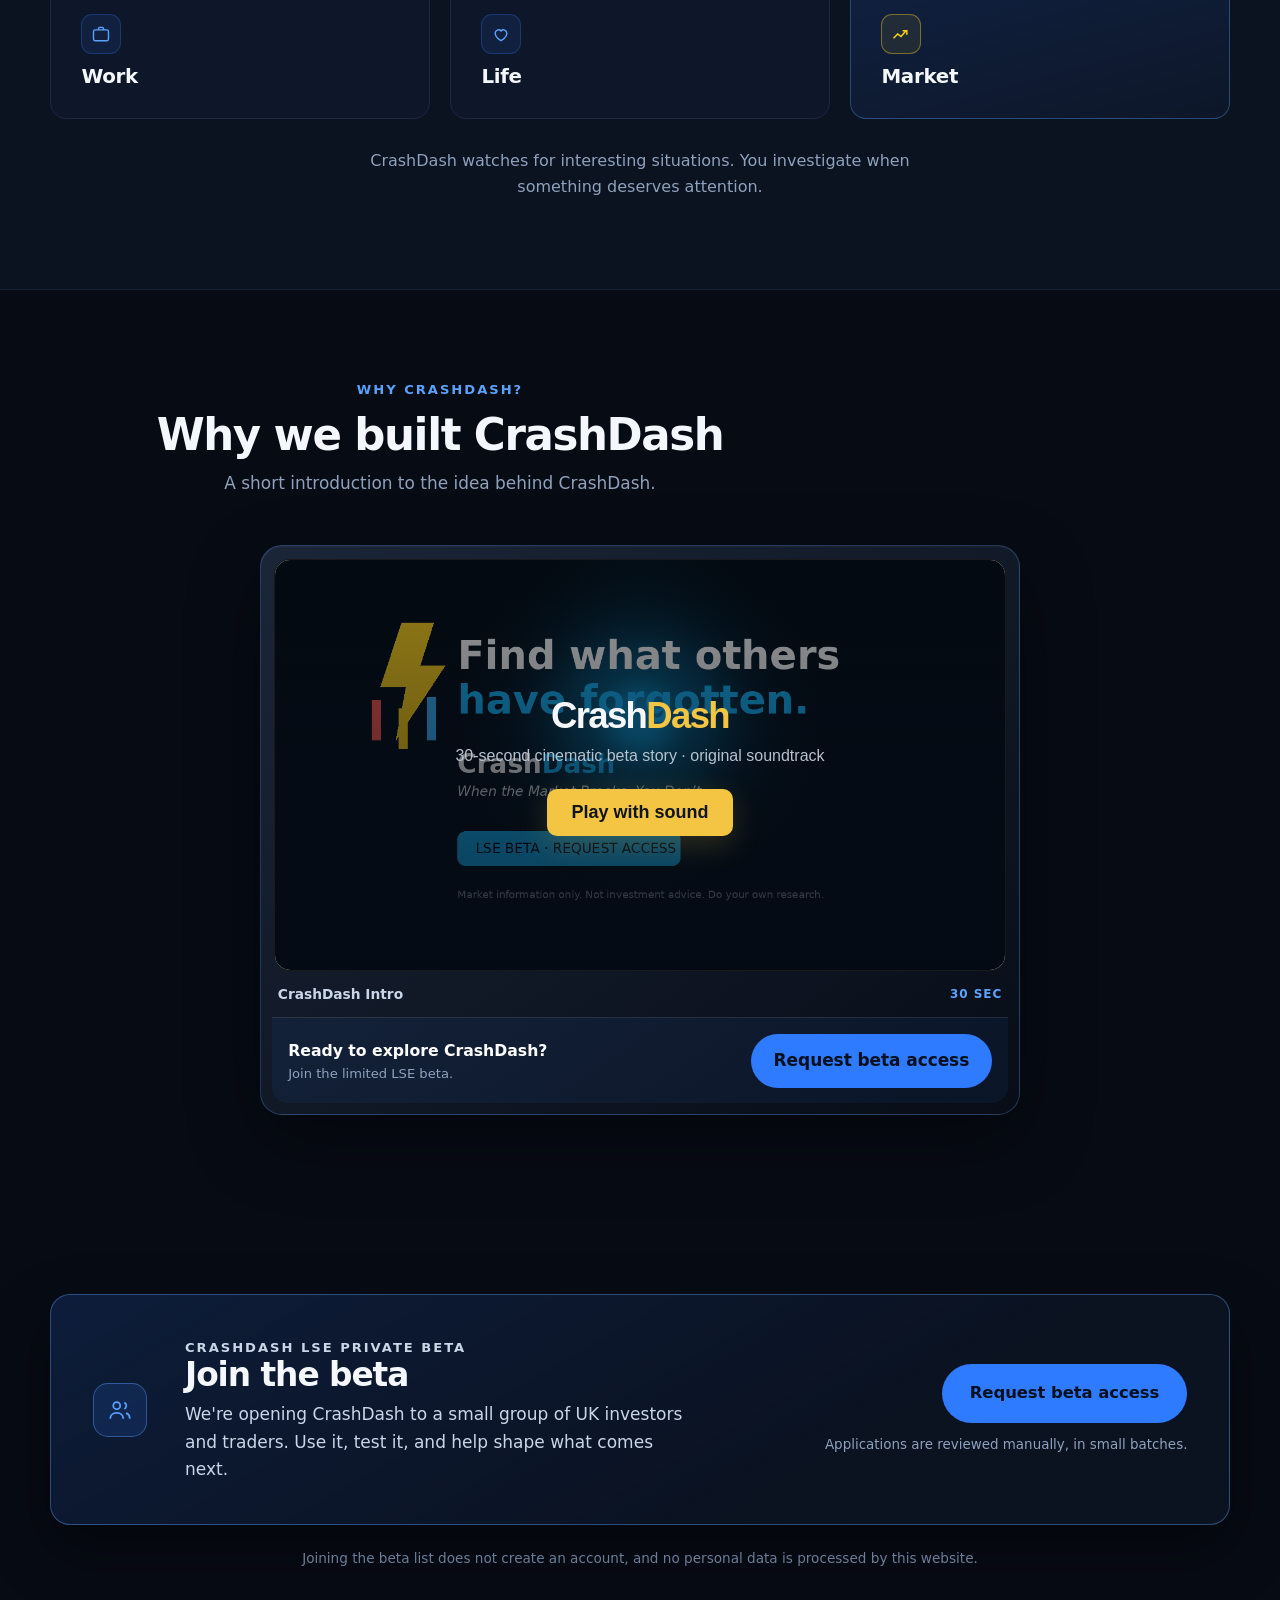
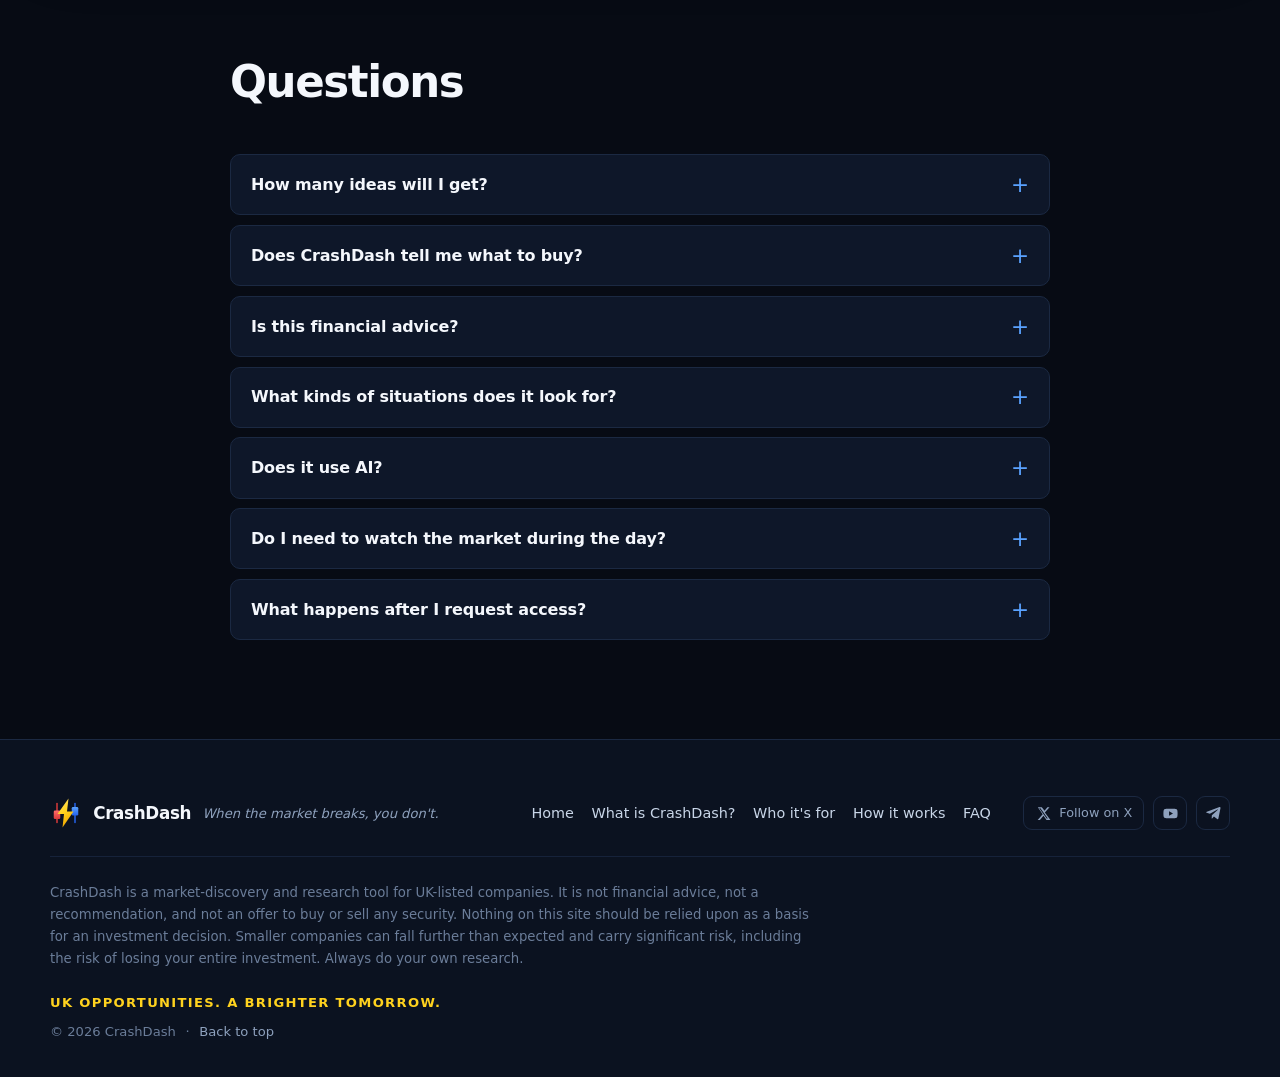
==== commit eec60b9f: "Polish cinematic controls and beta conversion flow" ====
--- a/index.html
+++ b/index.html
@@ -90,9 +90,15 @@
 
         <div class="hero__actions">
           <a class="btn btn--primary btn--lg" data-beta-link href="#beta">Request beta access</a>
-          <a class="btn btn--ghost btn--lg" href="#video">
-            <span class="btn__play" aria-hidden="true"></span>
-            Watch the intro (30s)
+          <a class="hero-video-teaser" href="#video" aria-label="Watch the CrashDash intro, 30 seconds">
+            <span class="hero-video-teaser__thumb" aria-hidden="true">
+              <img src="assets/cinematic/assets/endcard.png" alt="">
+              <span class="hero-video-teaser__play"></span>
+            </span>
+            <span class="hero-video-teaser__copy">
+              <strong>Watch the intro</strong>
+              <span>30 sec</span>
+            </span>
           </a>
         </div>
 
@@ -531,11 +537,19 @@
             title="CrashDash Intro — 30 second cinematic"
             loading="eager"
             allow="autoplay; fullscreen"
+            allowfullscreen
           ></iframe>
         </div>
         <div class="crashdash-cinematic-meta">
           <span>CrashDash Intro</span>
           <span>30 sec</span>
+        </div>
+        <div class="crashdash-cinematic-conversion" data-video-conversion>
+          <div>
+            <strong>Ready to explore CrashDash?</strong>
+            <span>Join the limited LSE beta.</span>
+          </div>
+          <a class="btn btn--primary" data-beta-link href="#beta">Request beta access</a>
         </div>
       </div>
     </div>
--- a/assets/css/styles.css
+++ b/assets/css/styles.css
@@ -242,6 +242,35 @@
   color: var(--ink-soft); font-size: clamp(1.02rem, 1.35vw, 1.16rem);
 }
 .hero__actions { display: flex; flex-wrap: wrap; gap: 0.75rem; margin-bottom: 1.5rem; }
+.hero-video-teaser {
+  display: inline-flex; align-items: center; gap: .75rem;
+  min-width: 218px; padding: .42rem .9rem .42rem .42rem;
+  border: 1px solid rgba(255,255,255,.2); border-radius: 14px;
+  background: rgba(7,11,20,.58); color: #fff;
+  box-shadow: 0 10px 28px rgba(0,0,0,.2);
+  transition: transform .18s ease, border-color .18s ease, background .18s ease;
+}
+.hero-video-teaser:hover {
+  transform: translateY(-1px); border-color: rgba(90,162,255,.62);
+  background: rgba(14,23,41,.82); color: #fff;
+}
+.hero-video-teaser__thumb {
+  position: relative; flex: none; width: 76px; aspect-ratio: 16 / 9;
+  overflow: hidden; border-radius: 9px; background: #02060b;
+}
+.hero-video-teaser__thumb img { display: block; width: 100%; height: 100%; object-fit: cover; }
+.hero-video-teaser__play {
+  position: absolute; left: 50%; top: 50%; translate: -50% -50%;
+  width: 26px; height: 26px; border-radius: 50%;
+  background: rgba(255,210,30,.94); box-shadow: 0 4px 16px rgba(0,0,0,.4);
+}
+.hero-video-teaser__play::after {
+  content: ""; position: absolute; left: 10px; top: 7px;
+  border-left: 8px solid #07101e; border-block: 6px solid transparent;
+}
+.hero-video-teaser__copy { display: flex; flex-direction: column; line-height: 1.25; }
+.hero-video-teaser__copy strong { font-size: .94rem; }
+.hero-video-teaser__copy span { color: var(--muted); font-size: .76rem; letter-spacing: .06em; text-transform: uppercase; }
 .hero__subtext {
   display: flex; flex-wrap: wrap; gap: 0.55rem; margin: 0;
   font-size: 0.85rem; color: var(--muted); letter-spacing: 0.01em;
@@ -591,6 +620,20 @@
   color: var(--accent-light); font-size: .75rem; letter-spacing: .08em;
   text-transform: uppercase;
 }
+.crashdash-cinematic-conversion {
+  display: flex; align-items: center; justify-content: space-between; gap: 1rem;
+  margin: .65rem -.1rem -.1rem; padding: .95rem 1rem;
+  border-top: 1px solid rgba(255,255,255,.09);
+  border-radius: 0 0 var(--radius) var(--radius);
+  background: rgba(47,123,255,.07);
+}
+.crashdash-cinematic-conversion > div { display: flex; flex-direction: column; }
+.crashdash-cinematic-conversion strong { font-size: .98rem; color: #fff; }
+.crashdash-cinematic-conversion span { font-size: .82rem; color: var(--muted); }
+.crashdash-cinematic-conversion.is-emphasized { animation: conversion-pulse 1.3s ease; }
+@keyframes conversion-pulse {
+  35% { background: rgba(47,123,255,.2); box-shadow: 0 0 0 1px rgba(90,162,255,.35); }
+}
 
 /* --- 14 beta ------------------------------------------------------------- */
 .beta {
@@ -702,7 +745,7 @@
   .beta__action { grid-column: 1 / -1; text-align: left; }
 }
 
-@media (max-width: 900px) {
+@media (max-width: 1040px) {
   .nav-toggle { display: inline-flex; }
   .badge { display: none; }
   .site-nav {
@@ -744,7 +787,10 @@
   .benefits__grid { grid-template-columns: 1fr; gap: 1.2rem; }
   .flow { grid-template-columns: 1fr; }
   .brand__tagline { display: none; }
-  .hero__actions .btn { width: 100%; }
+  .hero__actions .btn, .hero-video-teaser { width: 100%; }
+  .hero-video-teaser { padding-right: .7rem; }
+  .crashdash-cinematic-conversion { align-items: stretch; flex-direction: column; }
+  .crashdash-cinematic-conversion .btn { width: 100%; }
   .hero__subtext { font-size: 0.8rem; }
   .beta__icon { display: none; }
   .beta { grid-template-columns: 1fr; }
